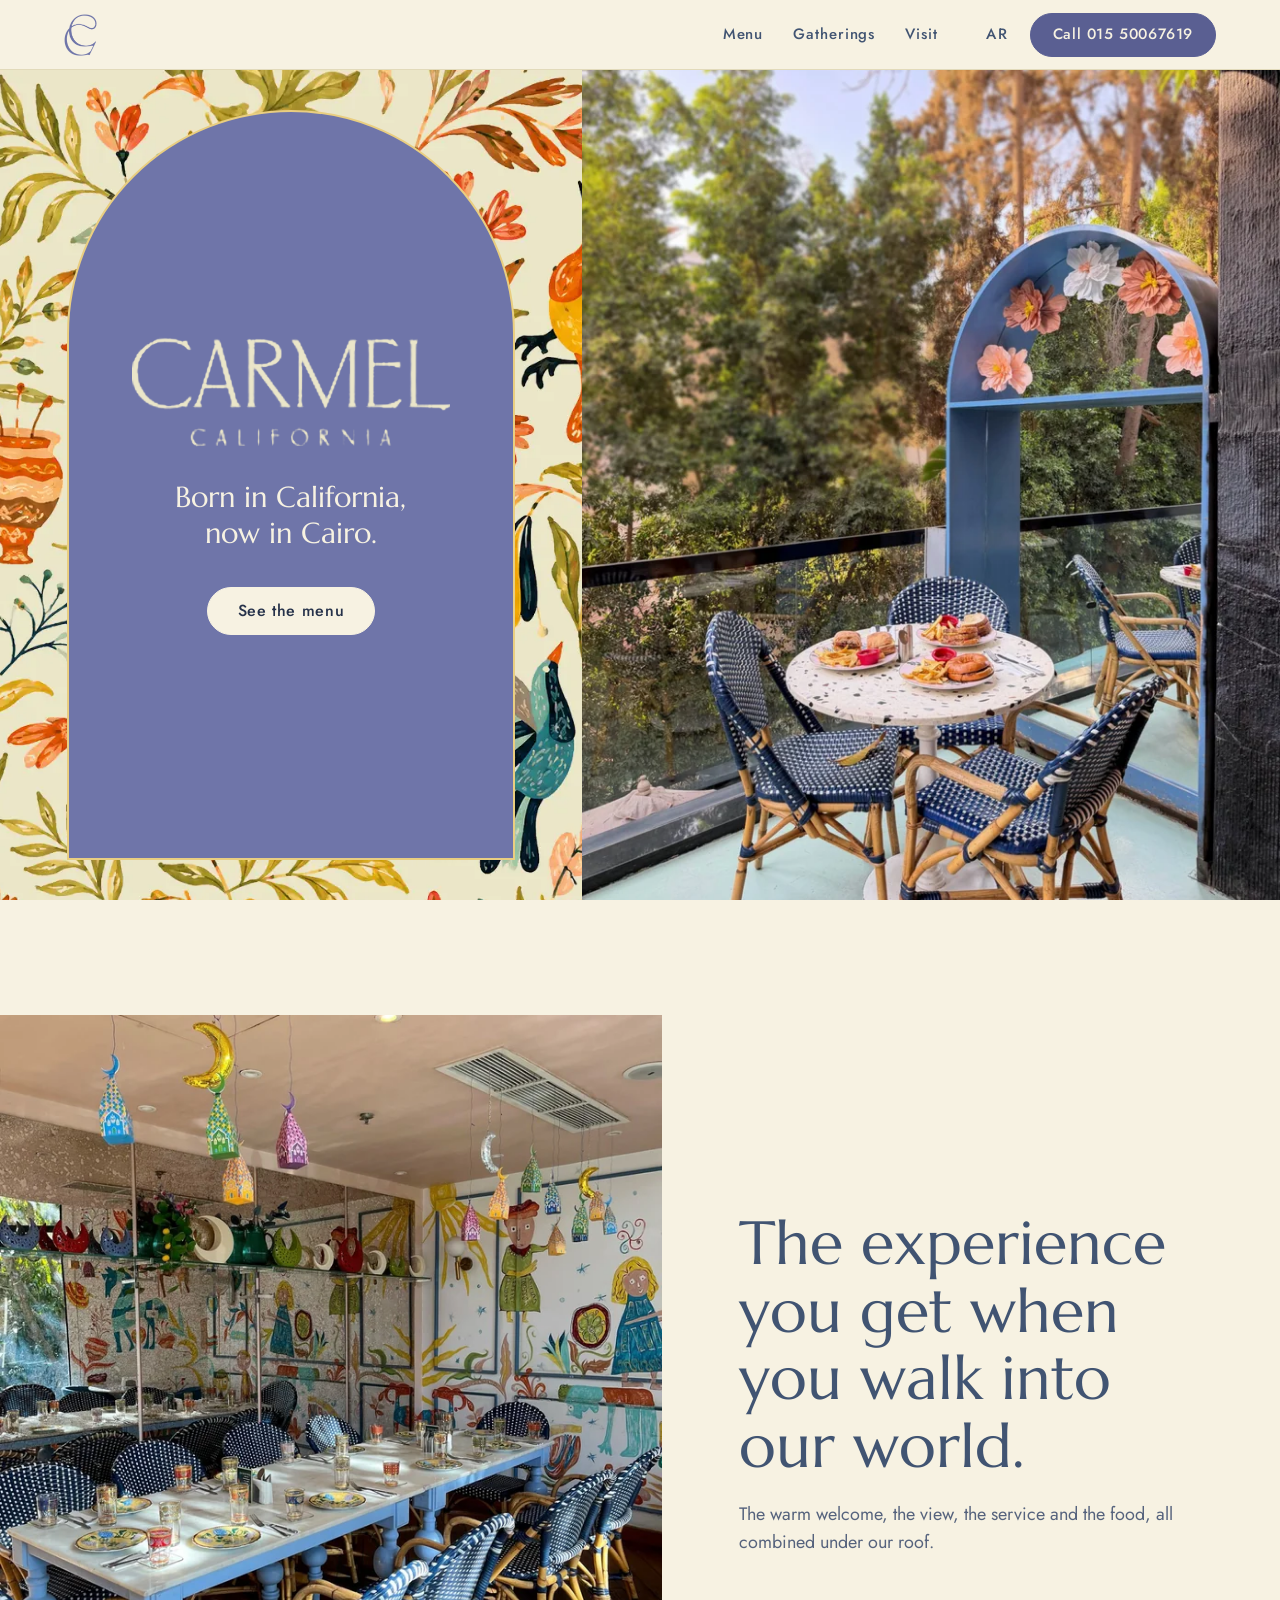
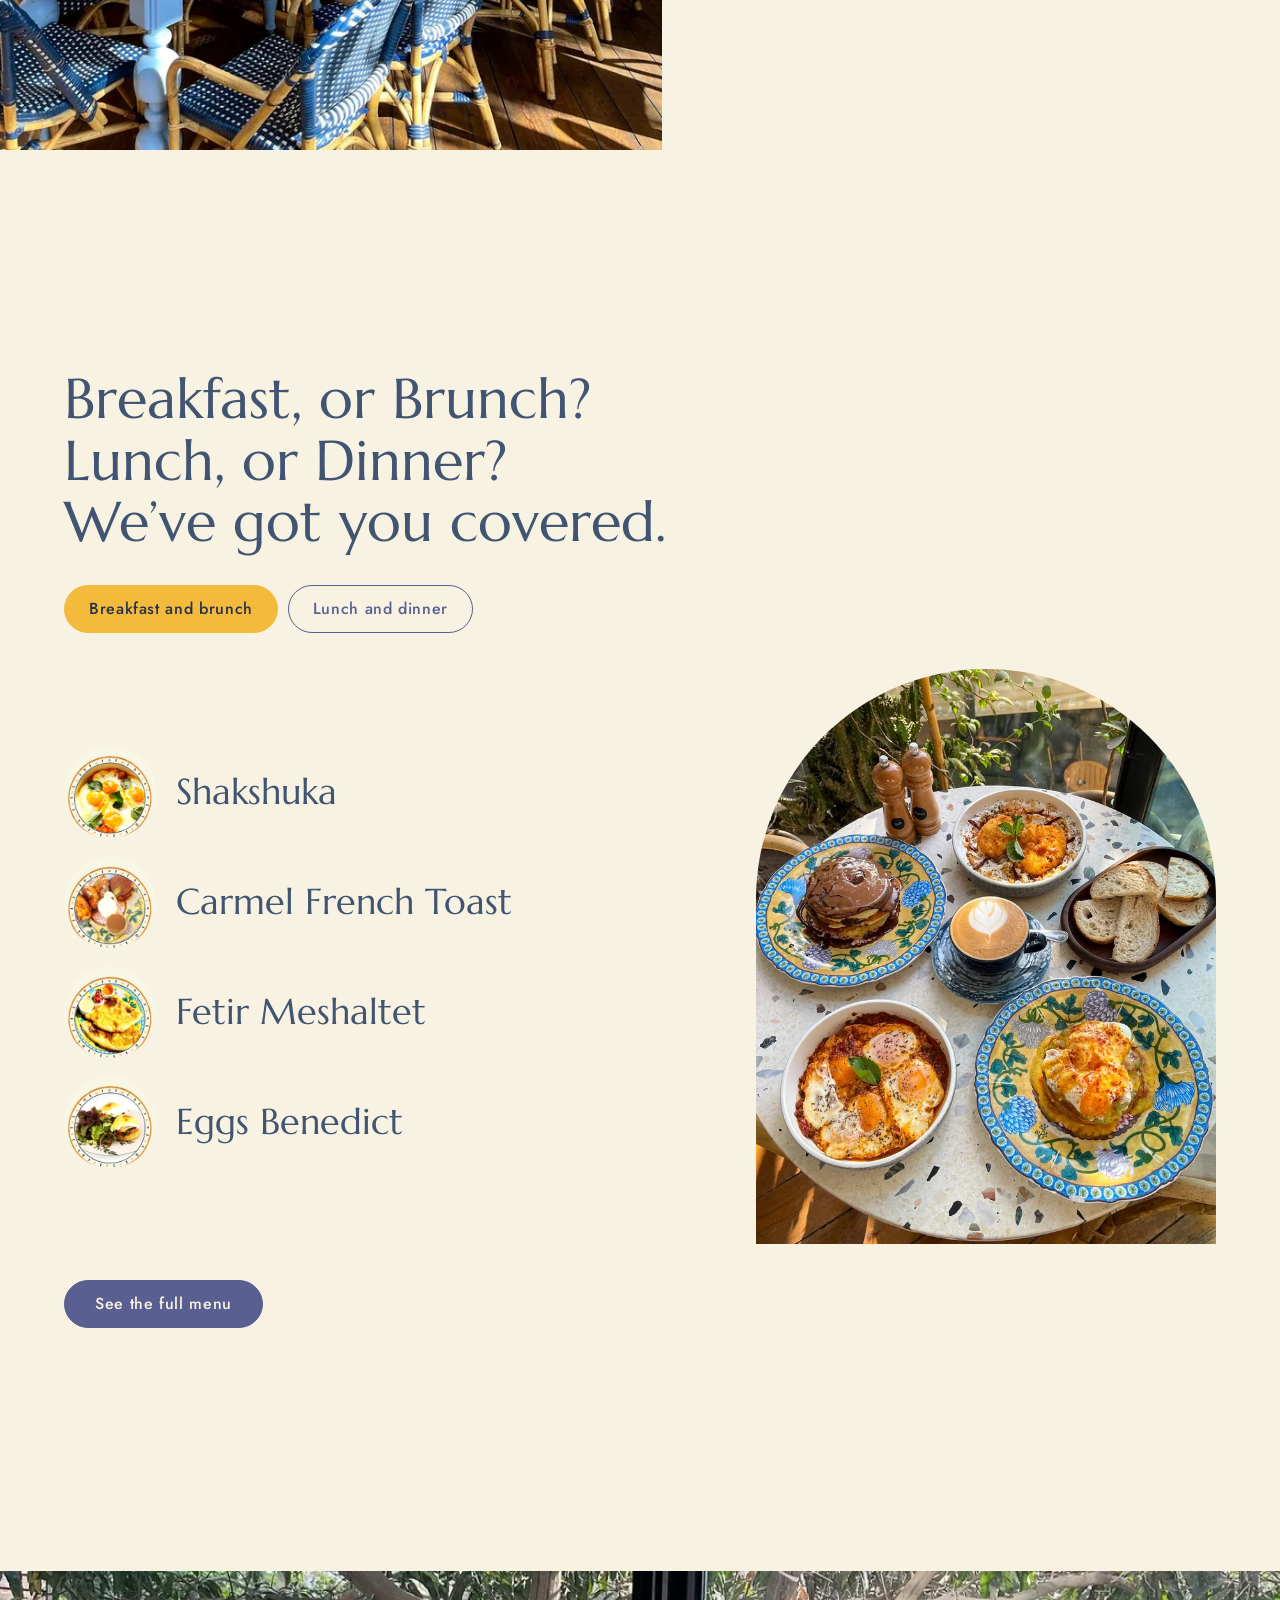
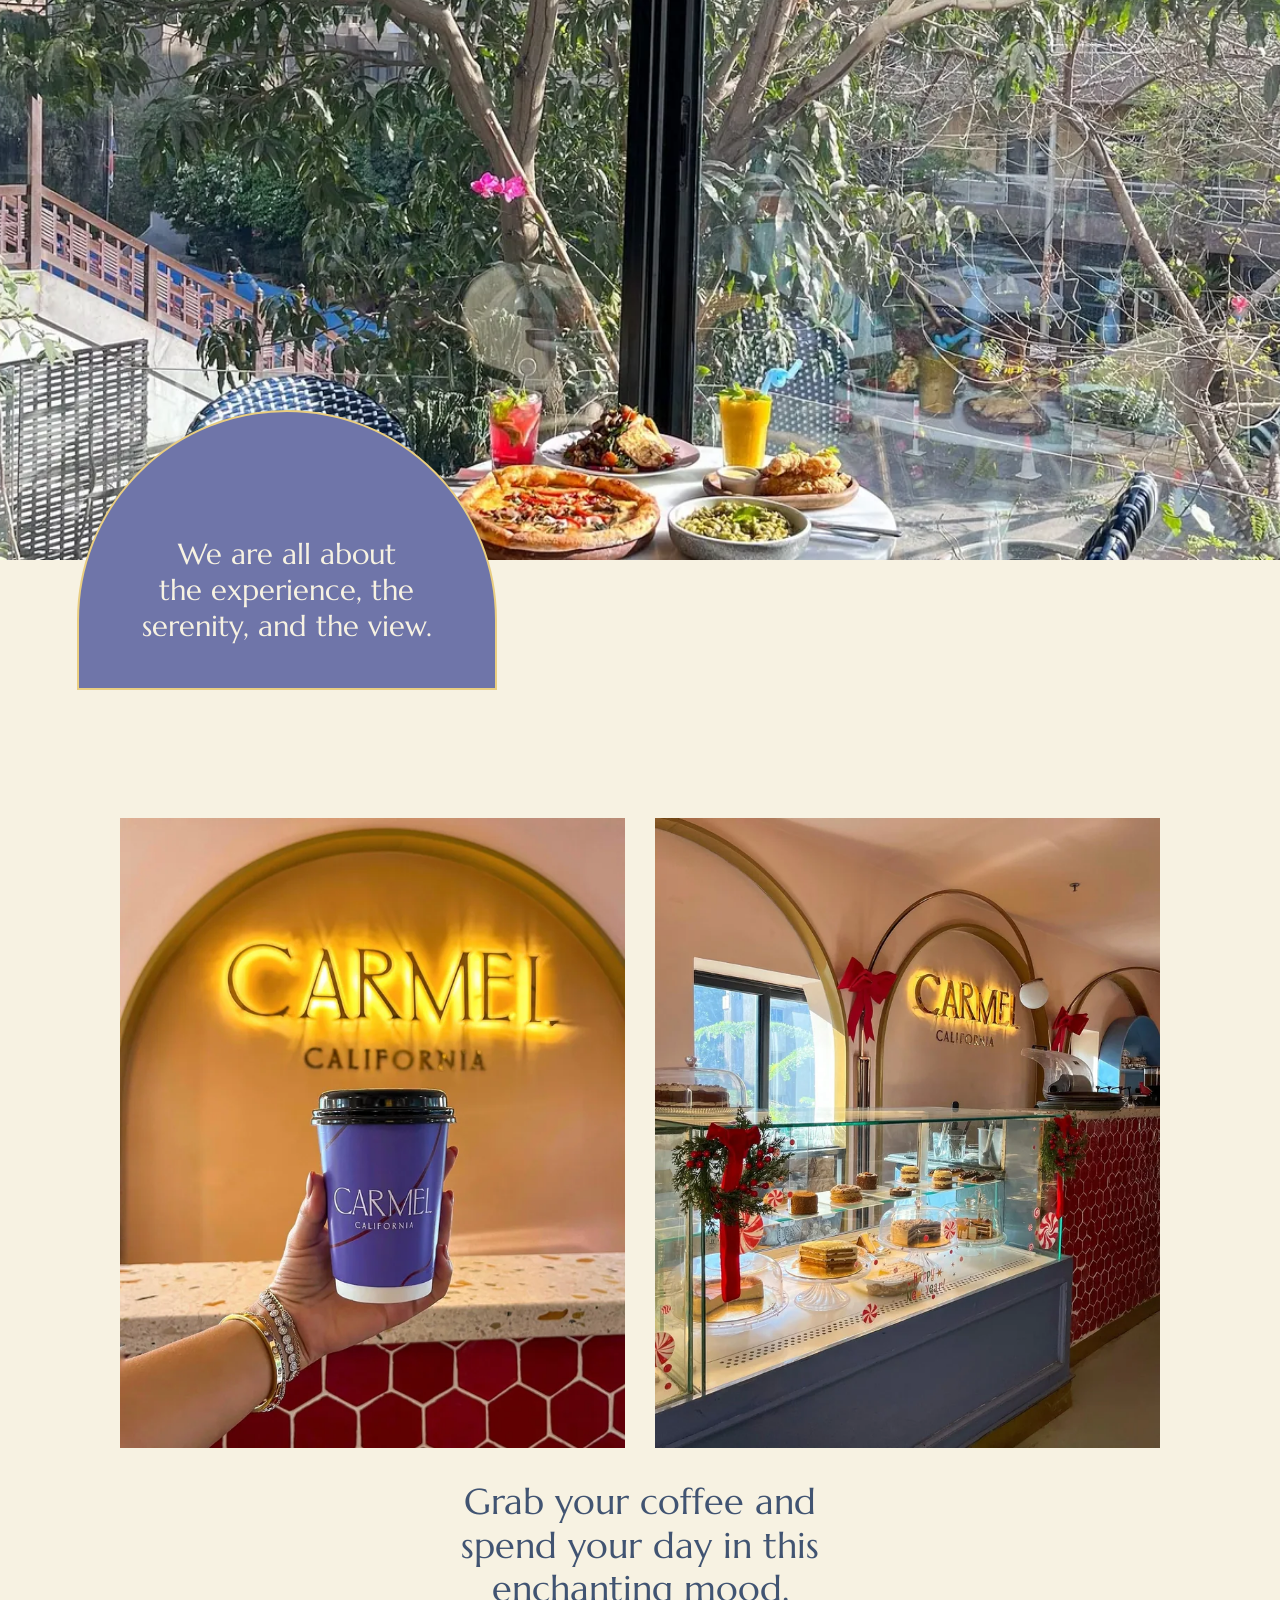
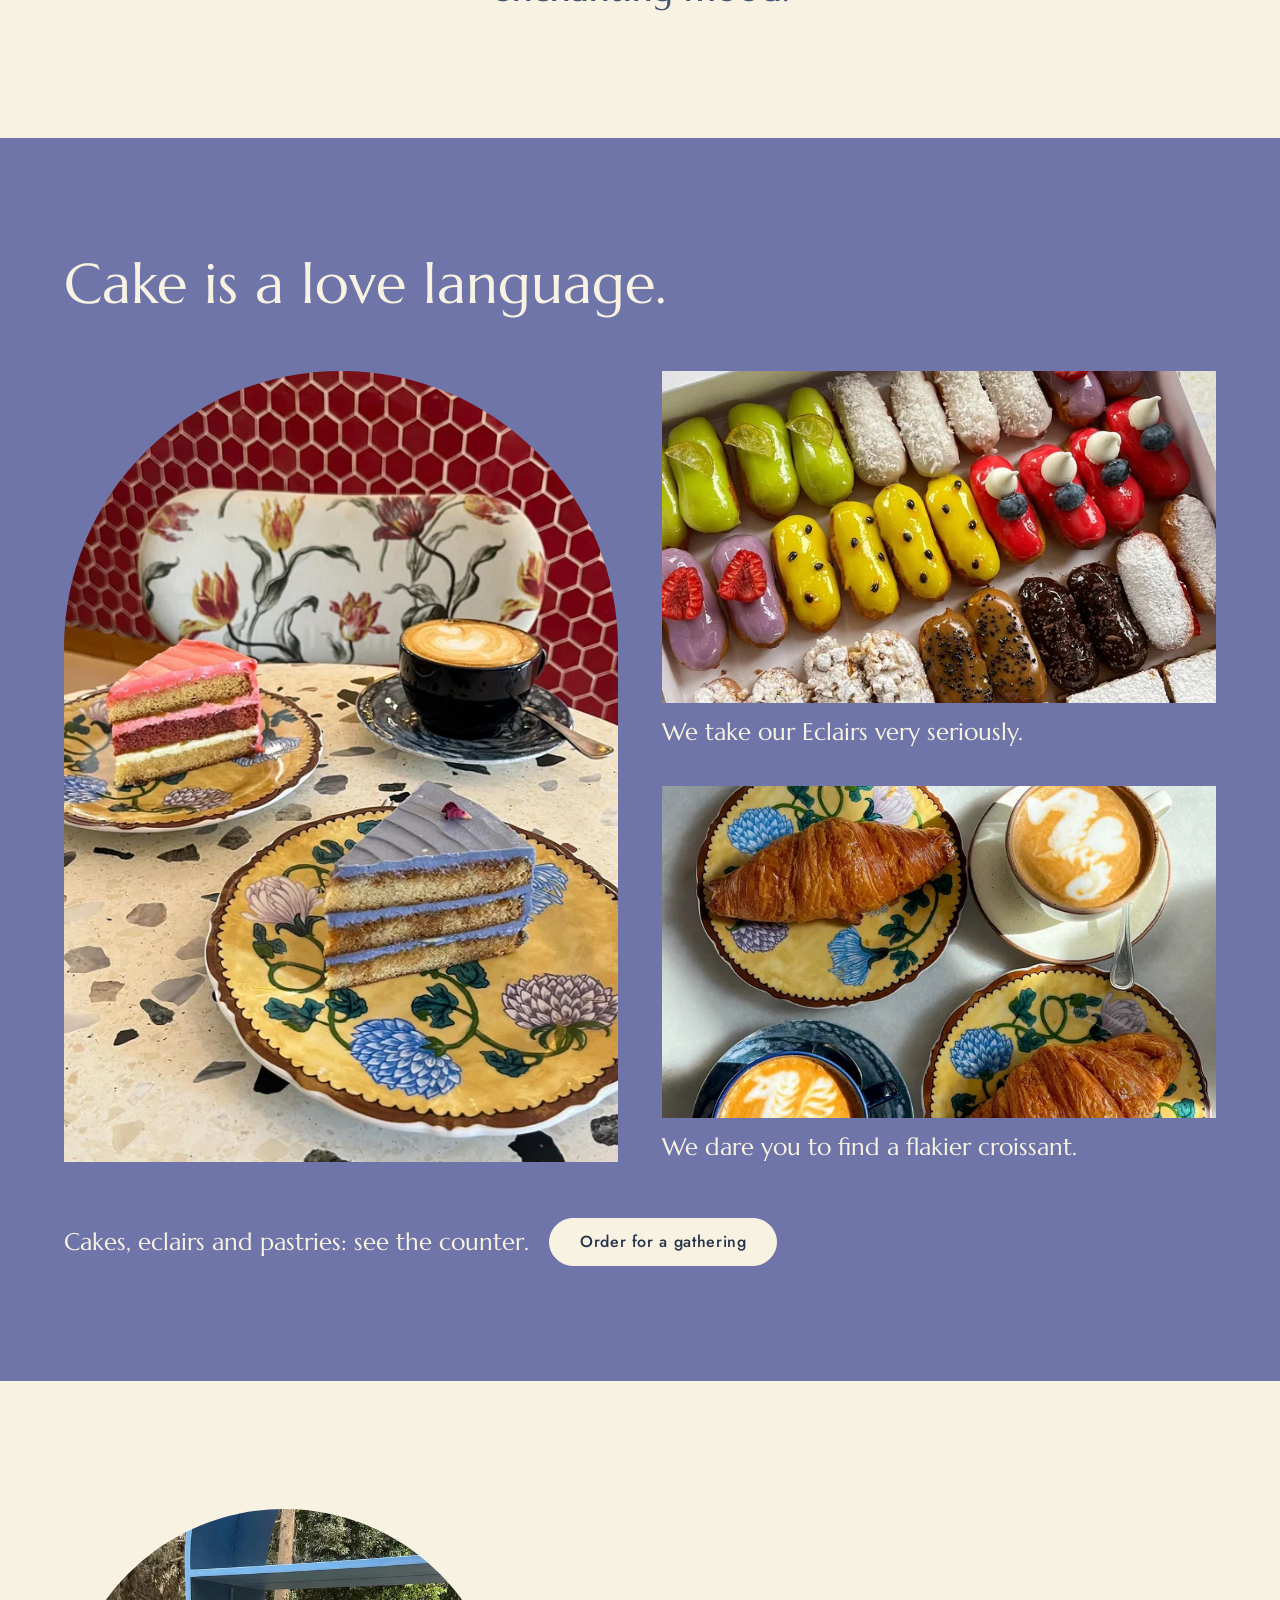
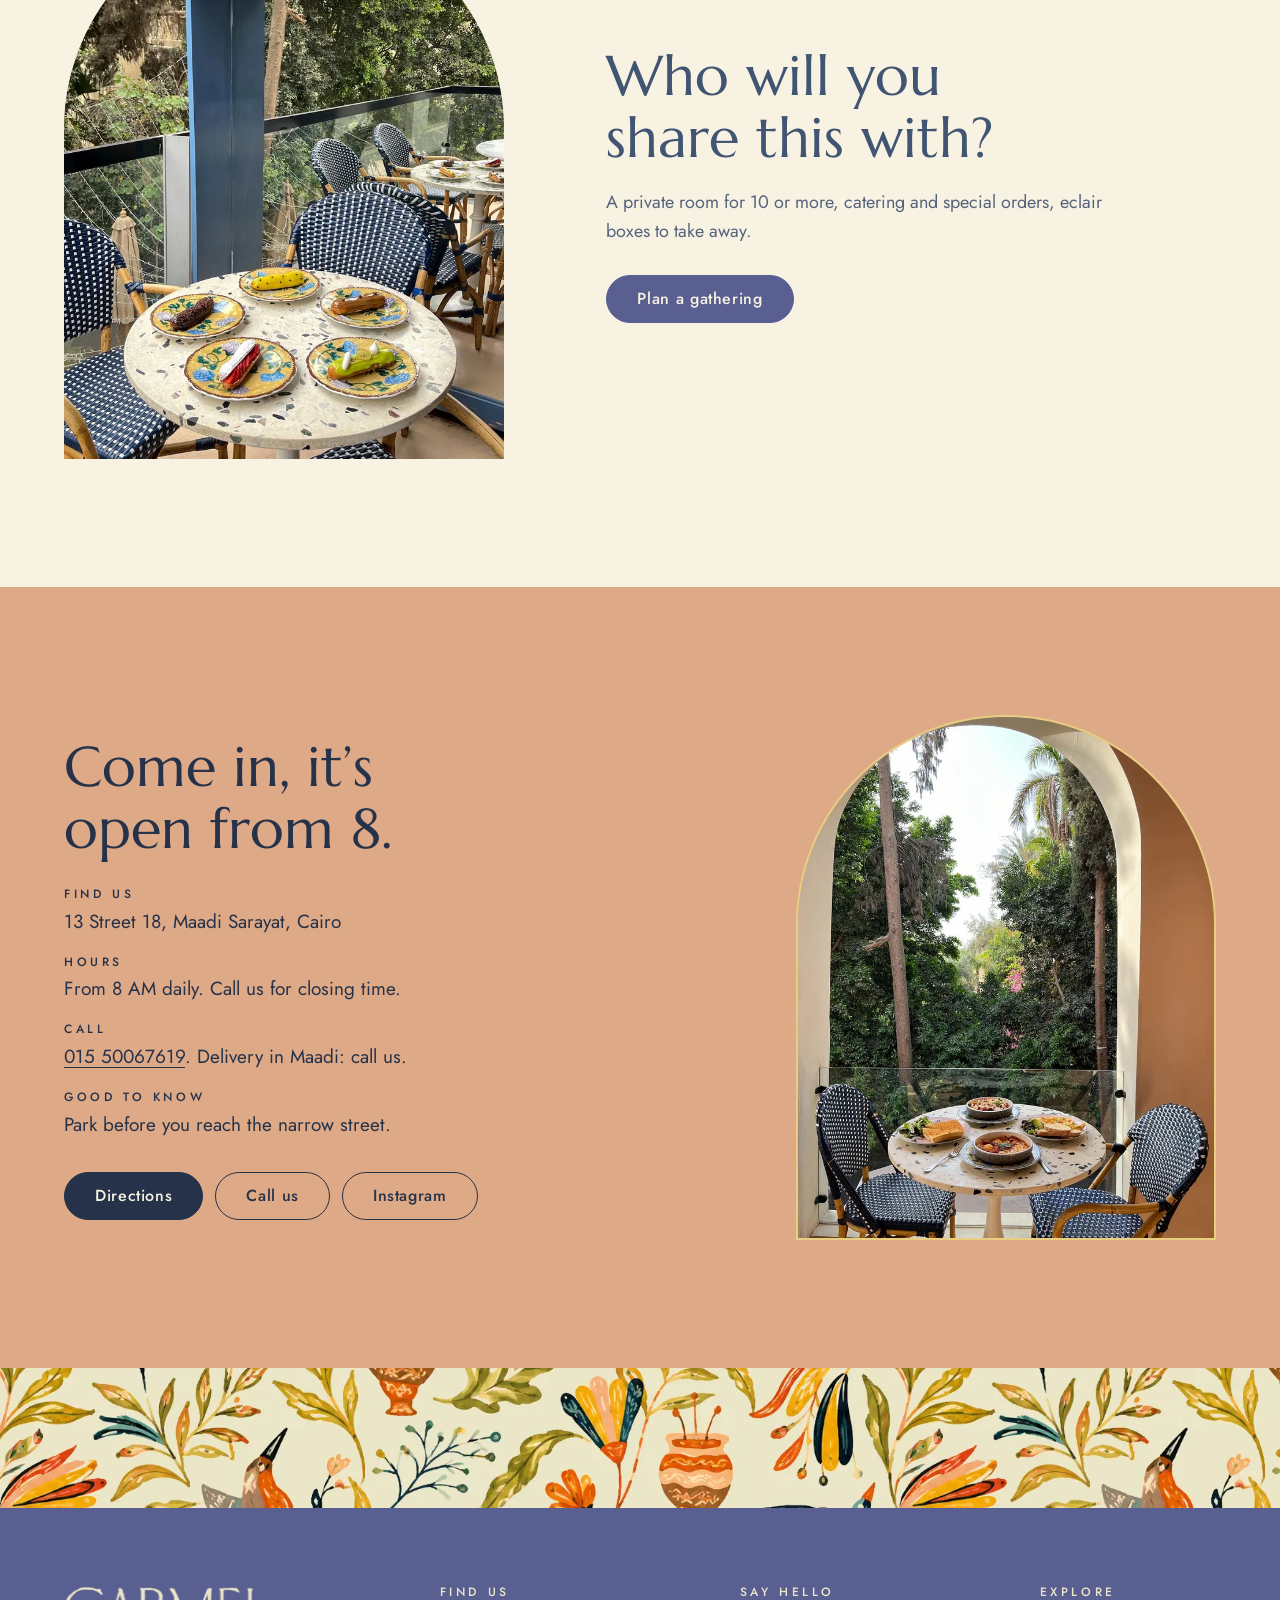
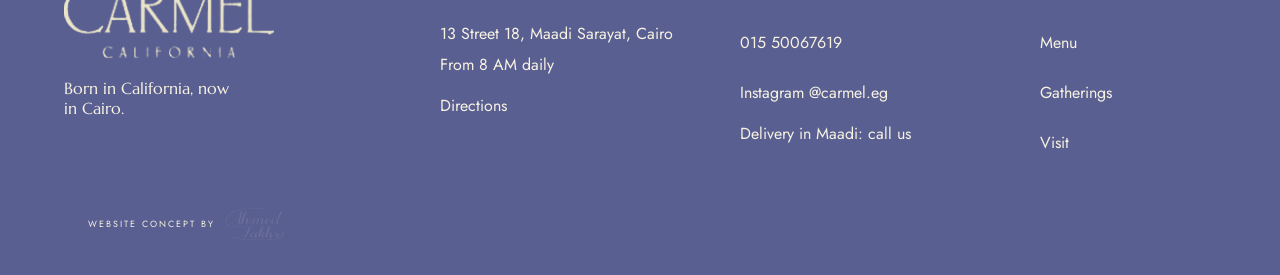
==== index.html @ f9401ca0 "Carmel California website concept Co-Authored-By: Claude Opus 5.5 <noreply@anthropic.com> Claude-Ses" ====
<!doctype html>
<html lang="en">
<head>
<meta charset="utf-8">
<meta name="viewport" content="width=device-width, initial-scale=1, minimum-scale=1">
<title>Carmel California | Brunch, cakes and coffee in Maadi, Cairo</title>
<meta name="description" content="Carmel California, 13 Street 18, Maadi Sarayat, Cairo. From 8 AM daily: breakfast, brunch, lunch and a cake counter, in a painted room with a balcony among the trees.">
<meta name="theme-color" content="#6F75A9">
<link rel="canonical" href="https://ahmedfakhr1.github.io/carmel-preview/index.html">
<meta property="og:type" content="website">
<meta property="og:site_name" content="Carmel California">
<meta property="og:title" content="Carmel California | Brunch, cakes and coffee in Maadi, Cairo">
<meta property="og:description" content="Carmel California, 13 Street 18, Maadi Sarayat, Cairo. From 8 AM daily: breakfast, brunch, lunch and a cake counter, in a painted room with a balcony among the trees.">
<meta property="og:url" content="https://ahmedfakhr1.github.io/carmel-preview/index.html">
<meta property="og:image" content="https://ahmedfakhr1.github.io/carmel-preview/img/og.jpg">
<meta property="og:image:width" content="1200">
<meta property="og:image:height" content="630">
<meta name="twitter:card" content="summary_large_image">
<link rel="icon" href="icon.png" type="image/png">
<link rel="apple-touch-icon" href="apple-touch-icon.png">
<link rel="preload" href="fonts/jost-35841f.woff2" as="font" type="font/woff2" crossorigin><link rel="preload" href="fonts/marcellus-9d4869.woff2" as="font" type="font/woff2" crossorigin>
<style>html.fl body{opacity:0}body{transition:opacity .25s ease}</style>
<script>(function(){var h=document.documentElement;h.classList.add('fl');var d=function(){h.classList.remove('fl')};setTimeout(d,1200);if(document.fonts&&document.fonts.load){Promise.all([document.fonts.load('400 1em Marcellus'),document.fonts.load('400 1em Jost'),document.fonts.load('500 1em Jost')]).then(d,d)}else d()})();</script>
<link rel="stylesheet" href="fonts.css?v=1">
<link rel="stylesheet" href="style.css?v=1">
<link rel="preload" as="image" href="img/p03-L.webp" imagesrcset="img/p03-S.webp 720w, img/p03-L.webp 1100w" imagesizes="(min-width:900px) 55vw, 100vw">
<script type="application/ld+json">{"@context": "https://schema.org", "@type": "Restaurant", "name": "Carmel California", "url": "https://ahmedfakhr1.github.io/carmel-preview/", "image": "https://ahmedfakhr1.github.io/carmel-preview/img/og.jpg", "telephone": "+201550067619", "description": "Breakfast, brunch, lunch and a cake counter in a painted room with a balcony among the trees in Maadi Sarayat, Cairo.", "address": {"@type": "PostalAddress", "streetAddress": "13 Street 18", "addressLocality": "Maadi Sarayat", "addressRegion": "Cairo", "addressCountry": "EG"}, "hasMenu": "https://ahmedfakhr1.github.io/carmel-preview/menu.html", "sameAs": ["https://www.instagram.com/carmel.eg/"]}</script>
</head>
<body>
<a class="skip" href="#main">Skip to content</a>
<header class="hdr"><div class="hdr-in">
<a class="brand" href="index.html" aria-label="Carmel California, home"><img src="img/monogram-periwinkle.png" width="33" height="42" alt=""></a>
<nav class="nav" aria-label="Main"><a href="menu.html">Menu</a><a href="gatherings.html">Gatherings</a><a href="index.html#visit">Visit</a></nav>
<div class="hdr-r"><button class="ar" type="button" aria-haspopup="dialog" aria-label="Arabic">AR</button><a class="btn btn--sm call-h" href="tel:+201550067619">Call 015 50067619</a>
<button class="burger" type="button" aria-label="Open menu" aria-expanded="false" aria-controls="drawer"><span></span><span></span></button></div>
</div></header>
<div class="drawer" id="drawer" aria-hidden="true" inert role="dialog" aria-modal="true" aria-label="Menu">
<div class="drawer-bg" data-close></div>
<div class="drawer-p"><button class="drawer-x" type="button" data-close aria-label="Close menu">&times;</button>
<nav class="drawer-nav" aria-label="Pages"><a href="index.html">Home</a><a href="menu.html">Menu</a><a href="gatherings.html">Gatherings</a><a href="index.html#visit">Visit</a></nav>
<div class="drawer-sub"><a href="https://www.instagram.com/carmel.eg/" rel="noopener">Instagram @carmel.eg</a><a href="https://www.google.com/maps/search/?api=1&query=Carmel+California+Maadi" rel="noopener">Directions</a><p>Delivery in Maadi: call us</p><a class="btn btn--paper" href="tel:+201550067619">Call 015 50067619</a></div>
</div></div>
<dialog class="dlg" id="ar-dlg" aria-labelledby="ar-t"><h2 id="ar-t">Arabic</h2><p>Arabic is not in this preview, it will be live in the final version.</p><button class="btn" type="button" data-dlg-close>Close</button></dialog>

<main id="main">
<section class="hero" aria-label="Welcome">
<div class="doorway on-peri"><div class="door">
<h1 class="door-mark"><img src="img/wordmark-cream.png" width="864" height="308" alt="Carmel California"></h1>
<p class="door-line">Born in California, now in Cairo.</p>
<a class="btn btn--paper" href="menu.html">See the menu</a>
</div></div>
<div class="hero-photo"><img src="img/p03-L.webp" srcset="img/p03-S.webp 720w, img/p03-L.webp 1100w" sizes="(min-width:900px) 55vw, 100vw" width="1100" height="1376" alt="The blue arch dressed in paper flowers on the balcony, with a breakfast table among tall trees" fetchpriority="high" decoding="async"></div>
</section>

<section class="world" aria-labelledby="world-h">
<div class="world-photo"><img src="img/p02-L.webp" srcset="img/p02-S.webp 720w, img/p02-L.webp 1000w" sizes="(min-width:900px) 55vw, 100vw" width="1000" height="1250" alt="The painted room: hand-painted walls, long blue tables and hanging lanterns" loading="lazy" decoding="async"></div>
<div class="world-text"><h2 class="h2" id="world-h">The experience you get when you walk into our world.</h2>
<p class="lead">The warm welcome, the view, the service and the food, all combined under our roof.</p></div>
</section>

<section class="day sec" id="day" aria-labelledby="day-h"><div class="wrap">
<div class="day-head"><h2 class="h2" id="day-h">Breakfast, or Brunch? Lunch, or Dinner? We&rsquo;ve got you covered.</h2></div>
<div class="day-tabs" role="tablist" aria-label="Time of day">
<button class="tab" role="tab" id="tab-b" aria-selected="true" aria-controls="day-b" type="button">Breakfast and brunch</button>
<button class="tab" role="tab" id="tab-l" aria-selected="false" aria-controls="day-l" tabindex="-1" type="button">Lunch and dinner</button></div>
<div class="day-panel" id="day-b" role="tabpanel" aria-labelledby="tab-b"><ul class="day-list"><li class="day-item"><img class="ring" src="img/menu/shakshuka.webp" width="92" height="92" alt="" loading="lazy" decoding="async"><span>Shakshuka</span></li><li class="day-item"><img class="ring" src="img/menu/carmel-french-toast.webp" width="92" height="92" alt="" loading="lazy" decoding="async"><span>Carmel French Toast</span></li><li class="day-item"><img class="ring" src="img/menu/fetir-meshaltet.webp" width="92" height="92" alt="" loading="lazy" decoding="async"><span>Fetir Meshaltet</span></li><li class="day-item"><img class="ring" src="img/menu/eggs-benedict.webp" width="92" height="92" alt="" loading="lazy" decoding="async"><span>Eggs Benedict</span></li></ul>
<div class="arch"><img src="img/p14-L.webp" srcset="img/p14-S.webp 720w, img/p14-L.webp 1000w" sizes="(min-width:900px) 460px, 90vw" width="1000" height="1250" alt="Breakfast table by the window: chocolate pancakes, shakshuka, Royale and a latte" loading="lazy" decoding="async"></div></div>
<div class="day-panel" id="day-l" role="tabpanel" aria-labelledby="tab-l" hidden><ul class="day-list"><li class="day-item"><img class="ring" src="img/menu/california.webp" width="92" height="92" alt="" loading="lazy" decoding="async"><span>California salad</span></li><li class="day-item"><img class="ring" src="img/menu/cali-cali.webp" width="92" height="92" alt="" loading="lazy" decoding="async"><span>Cali Cali pizza</span></li><li class="day-item"><img class="ring" src="img/menu/carmel-rose.webp" width="92" height="92" alt="" loading="lazy" decoding="async"><span>Carmel Rose pasta</span></li><li class="day-item"><img class="ring" src="img/menu/steak-and-fries.webp" width="92" height="92" alt="" loading="lazy" decoding="async"><span>Steak and Fries</span></li></ul>
<div class="arch"><img src="img/p16-L.webp" srcset="img/p16-S.webp 720w, img/p16-L.webp 1100w" sizes="(min-width:900px) 460px, 90vw" width="1100" height="1375" alt="Beetroot pasta, pesto fusilli and fried chicken linguini on a marble table" style="object-position:50% 60%" loading="lazy" decoding="async"></div></div>
<div class="day-more"><a class="btn" href="menu.html">See the full menu</a></div>
</div></section>

<section class="band" aria-labelledby="band-h">
<div class="band-img"><img src="img/band-L.webp" srcset="img/band-S.webp 720w, img/band-L.webp 1200w" sizes="100vw" width="1200" height="533" alt="A table by the glass corner of the room, set with pizza and drinks, among the trees" loading="lazy" decoding="async"></div>
<div class="plaque on-peri"><p id="band-h">We are all about the experience, the serenity, and the view.</p></div>
</section>

<section class="pair-sec" aria-labelledby="pair-h">
<div class="pair"><figure><img src="img/p05-L.webp" srcset="img/p05-S.webp 720w, img/p05-L.webp 1440w" sizes="(min-width:900px) 520px, 50vw" width="1440" height="1800" alt="The back-lit Carmel California sign in a peach arch, a hand holding the purple takeaway cup" loading="lazy" decoding="async"></figure>
<figure><img src="img/p06-L.webp" srcset="img/p06-S.webp 720w, img/p06-L.webp 1440w" sizes="(min-width:900px) 520px, 50vw" width="1440" height="1800" alt="The pastry counter with cakes under glass beneath the gold Carmel sign" loading="lazy" decoding="async"></figure></div>
<p class="pair-cap" id="pair-h">Grab your coffee and spend your day in this enchanting mood.</p>
</section>

<section class="counter on-peri" aria-labelledby="cake-h"><div class="wrap">
<h2 class="h2" id="cake-h">Cake is a love language.</h2>
<div class="counter-grid">
<div class="counter-a arch"><img src="img/p10-L.webp" srcset="img/p10-S.webp 720w, img/p10-L.webp 1320w" sizes="(min-width:900px) 600px, 92vw" width="1320" height="1650" alt="Pink and periwinkle layer cakes on yellow painted plates, with a coffee, against red hexagon tile" loading="lazy" decoding="async"></div>
<div class="counter-side">
<figure class="counter-b"><div class="ci"><img src="img/p11-L.webp" srcset="img/p11-S.webp 720w, img/p11-L.webp 1320w" sizes="(min-width:900px) 600px, 92vw" width="1320" height="1650" alt="A box of assorted eclairs and tarts" style="object-position:50% 45%" loading="lazy" decoding="async"></div><figcaption>We take our Eclairs very seriously.</figcaption></figure>
<figure class="counter-c"><div class="ci"><img src="img/p15-L.webp" srcset="img/p15-S.webp 720w, img/p15-L.webp 1440w" sizes="(min-width:900px) 600px, 92vw" width="1440" height="1800" alt="Two croissants on painted plates with two lattes" style="object-position:50% 40%" loading="lazy" decoding="async"></div><figcaption>We dare you to find a flakier croissant.</figcaption></figure>
</div></div>
<div class="counter-foot"><span>Cakes, eclairs and pastries: see the counter.</span><a class="btn btn--paper" href="gatherings.html?type=catering#plan">Order for a gathering</a></div>
</div></section>

<section class="sec" aria-labelledby="tz-h"><div class="wrap teaser">
<div class="arch"><img src="img/p09-L.webp" srcset="img/p09-S.webp 720w, img/p09-L.webp 900w" sizes="(min-width:900px) 440px, 90vw" width="900" height="1125" alt="Eclairs on painted plates on a terrazzo table on the balcony, with a blue frame and trees" loading="lazy" decoding="async"></div>
<div class="teaser-text"><h2 class="h2" id="tz-h">Who will you share this with?</h2>
<p class="lead">A private room for 10 or more, catering and special orders, eclair boxes to take away.</p>
<a class="btn" href="gatherings.html">Plan a gathering</a></div>
</div></section>

<section class="visit sec" id="visit" aria-labelledby="visit-h"><div class="wrap visit-in">
<div><h2 class="h2" id="visit-h">Come in, it&rsquo;s open from 8.</h2>
<dl>
<div><dt class="cap">Find us</dt><dd>13 Street 18, Maadi Sarayat, Cairo</dd></div>
<div><dt class="cap">Hours</dt><dd>From 8 AM daily. Call us for closing time.</dd></div>
<div><dt class="cap">Call</dt><dd><a href="tel:+201550067619">015 50067619</a>. Delivery in Maadi: call us.</dd></div>
<div><dt class="cap">Good to know</dt><dd>Park before you reach the narrow street.</dd></div>
</dl>
<div class="visit-btns"><a class="btn" href="https://www.google.com/maps/search/?api=1&query=Carmel+California+Maadi" rel="noopener">Directions</a><a class="btn btn--line" href="tel:+201550067619">Call us</a><a class="btn btn--line" href="https://www.instagram.com/carmel.eg/" rel="noopener">Instagram</a></div></div>
<div class="arch"><img src="img/p04-L.webp" srcset="img/p04-S.webp 720w, img/p04-L.webp 1000w" sizes="(min-width:900px) 420px, 90vw" width="1000" height="1250" alt="A peach arched opening framing tall palms, with soups and a quiche on a terrazzo table" loading="lazy" decoding="async"></div>
</div></section>
</main>
<footer class="ftr">
<div class="strip" aria-hidden="true"></div>
<div class="wrap ftr-in">
<div class="ftr-brand"><img src="img/wordmark-cream.png" width="210" height="75" alt="Carmel California" loading="lazy"><p>Born in California, now in Cairo.</p></div>
<div class="ftr-col"><h2 class="cap">Find us</h2><p>13 Street 18, Maadi Sarayat, Cairo</p><p>From 8 AM daily</p><a href="https://www.google.com/maps/search/?api=1&query=Carmel+California+Maadi" rel="noopener">Directions</a></div>
<div class="ftr-col"><h2 class="cap">Say hello</h2><a href="tel:+201550067619">015 50067619</a><a href="https://www.instagram.com/carmel.eg/" rel="noopener">Instagram @carmel.eg</a><p>Delivery in Maadi: call us</p></div>
<div class="ftr-col"><h2 class="cap">Explore</h2><a href="menu.html">Menu</a><a href="gatherings.html">Gatherings</a><a href="index.html#visit">Visit</a></div>
</div>
<p class="credit"><a class="sig" href="https://ahmedfakhr1.github.io/" rel="noopener" title="Website concept by Ahmed Fakhreldin"><span class="sig-by">Website concept by</span><span class="sr">Ahmed Fakhreldin</span><svg viewBox="-16 -123 301 172" aria-hidden="true" focusable="false"><defs><mask id="sig-pen" maskUnits="userSpaceOnUse" x="-80" y="-180" width="760" height="300"><g class="pen"><path pathLength="1" style="animation-delay:0.10s;animation-duration:0.32s" d="M8.2 -39l2 1.2 1.2 0.4 1.4 0.1 1.6-0.3 1.7-0.7 2-1.2 5.2-4.7 7-8 8.4-10.2 8.6-11 16.8-22.7 1.8-2 0.9-0.2 -0.1 1.7 -1.2 6.4 -3.2 14.3 -2.4 10.5 -5.3 21.1 -0.4 2.1 -0.1 2.6 0.6 1.9 1.5 1 1.1 0.1 2.6-0.4 1.5-0.8 3.2-2.7 4.9-5.5"/><path pathLength="1" style="animation-delay:0.50s;animation-duration:0.05s" d="M35.4 -60.5l6.3-1.4 7.3-1 7-0.4 6.6 0.3"/><path pathLength="1" style="animation-delay:0.64s;animation-duration:0.51s" d="M70.1 -51.5l11.6-15.7 6.3-9.3 3.1-5.2 2.8-6.3 1.6-5.6 0-2.1 -0.4-1.7 -0.8-1.3 -1.4-0.5 -1.9 0.2 -2.2 1.1 -2 1.6 -1.7 2 -1.4 2.5 -1.4 3.4 -3.2 9.4 -3.6 12.8 -3.9 16.2 -1.6 7.5 -0.3 2.9 5.3-10.1 4.2-5.8 2.6-3.1 2.5-2.3 2.4-1.4 2.3-0.9 2.3-0.4 2.3 0 1.8 0.4 1.3 0.9 0.9 1.3 0.4 1.7 -0.1 2.1 -0.5 2.6 -3.4 9.2 -0.6 2.6 0 2.1 0.4 1.7 0.8 1.3 1.1 0.9 1.1 0.4 1.2 0 1.6-0.4 4.3-2 3.2-2.3 3.7-4.3 10.3-13.2 2.5-2.3 2.5-1.4 2-0.6 1.5 0.3 1.1 1 0.6 1.2 0.1 1.1 -0.3 1.6 -3.8 11.2 -4.2 10.1"/><path pathLength="1" style="animation-delay:1.22s;animation-duration:0.12s" d="M127 -45.5l4.4-6.9 2.3-3.1 2.6-3.1 2.5-2.3 2.4-1.4 2.4-0.9 2.3-0.4 2.2 0 1.8 0.4 1.4 0.9 0.8 1.1 0.5 1.2 0 1.1 -3 9.6 -5.3 12.9"/><path pathLength="1" style="animation-delay:1.42s;animation-duration:0.17s" d="M148.2 -45.5l4.4-6.9 4.9-6.2 2.5-2.3 2.4-1.4 2.4-0.9 2.3-0.4 2.2 0 1.8 0.4 1.4 0.9 0.8 1.3 0.4 1.7 0 2.1 -0.6 2.6 -3.4 9.2 -0.5 2.6 -0.1 2.1 0.4 1.7 0.9 1.3 1 0.9 1.1 0.4 1.2 0 1.6-0.4 4.3-2 1.8-1.2 1.4-1.1 1.6-1.7 6.9-8.7"/><path pathLength="1" style="animation-delay:1.67s;animation-duration:0.18s" d="M193.4 -42.4l6.3-3.2 1.5-1.2 2.6-3 2.4-4.4 0.7-2.2 0.2-2.3 -0.3-1.8 -0.7-1.4 -1-1 -1.1-0.6 -2.6 0.1 -4.2 1.9 -2 1.6 -1.6 1.9 -1.2 2.5 -0.9 2.8 -0.5 6.4 0.5 2.7 0.9 2.3 1.4 1.8 1.8 1.4 2.2 1 2.2 0.6 2.3 0.1 2.3-0.2 4.6-1.8 3.5-2.3 1.4-1.4 7.5-9.4"/><path pathLength="1" style="animation-delay:1.93s;animation-duration:0.43s" d="M249.1 -54.5l-1.7-4.2 -1.3-1.8 -1.9-1.4 -2.2-1 -2.2-0.6 -4.5 0.1 -4.7 1.8 -3.5 2.3 -2.6 3 -2.4 4.4 -0.7 2.3 -0.2 2.3 0.2 2.2 0.6 2.3 1.1 2.1 1.5 1.7 2 1.3 2.2 0.9 2.2 0.4 2.3 0 2.3-0.4 2.4-0.9 2.3-1.3 1.8-1.7 1.5-2.1 3.3-6.8 20.5-46.9 -13.8 32.1 -1.4 4 -1.7 5.3 -2.2 9.4 -0.3 3.4 0.1 2.5 0.7 1.7 2.1 1.6 2.6-0.1 4.2-1.8 3.5-2.3 1.4-1.4 7.5-9.4"/><path pathLength="1" style="animation-delay:2.43s;animation-duration:0.74s" d="M193.3 -110.5l-6.7-2.7 -5.3-1.3 -7.1-1.1 -8.9-0.8 -11.2-0.6 -13.4-0.3 -14.7 0.2 -15.2 0.6 -15.7 1.1 -15.1 1.8 -14.3 2.4 -13.4 3 -11.9 3.4 -10.6 4 -9.5 4.7 -8.4 5.5 -7.4 6.4 -6 6.9 -4.7 7.5 -3.3 7.4 -2 6.2 -0.5 4.9 0.6 4.6 1.5 4.7 2.5 4.7 3.6 4 4.7 3 5.9 2.3 7.5 1.7 9.1 1.1 21.4 1.4 22.1 0.5 8.8 0 18.6-0.6 4.3 0.1 11.3 2 3.1 0.3 2.8-0.1 2.5-0.5 4.5-2"/><path pathLength="1" style="animation-delay:3.25s;animation-duration:0.19s" d="M109.7 -21.5l-7.4 18.7 -5 11.6 -2.4 4.9 -4.6 7.4 -2.2 2.7 -2.2 2 -2 1.5 -4.1 2.1 -2 0.5 -1.9 0.1 -2-0.2 -1.8-0.6 -1.8-1 -1.5-1.3 -1-1.7 -0.9-3.9 0-1.9 0.4-1.7 0.8-1.3 1-1 1.4-0.6 1.8-0.3 3.8 0.6 3.9 2"/><path pathLength="1" style="animation-delay:3.52s;animation-duration:0.04s" d="M89.3 1.7l23.2 0"/><path pathLength="1" style="animation-delay:3.64s;animation-duration:1.68s" d="M139.5 14.5l-1.4-3.5 -1.2-1.5 -1.6-1.2 -1.8-0.9 -1.9-0.5 -1.9-0.1 -4 0.9 -3.6 1.9 -2.4 2 -1.1 1.5 -2.1 3.7 -0.5 1.9 -0.2 2 0.7 3.8 0.9 1.8 1.3 1.5 1.7 1.1 3.8 1.1 1.9 0 4-1.1 1.9-1.1 1.6-1.5 1.2-1.8 5.8-12.4 1.1-1.8 -2.7 10.6 -0.4 3.1 0 2.5 0.4 1.6 0.9 1.1 0.9 0.6 0.9 0.2 2.6-0.6 3.7-1.8 2.6-2 1.5-1.7 11.1-14.5 8.7-12.5 2.9-4.7 3.4-7.8 0.6-2.3 0.2-2 -0.2-1.5 -0.6-1.2 -1-0.8 -1.5 0 -1.9 0.8 -1.8 1.2 -1.4 1.5 -1.3 2 -2.5 6 -2.8 9 -3.1 11.8 -3.3 14.2 -0.6 3.8 0.5-0.3 1.2-2.8 2.4-4.4 5.4-7.5 2.2-2.2 2.1-1.4 2-0.9 2-0.5 1.9-0.1 1.7 0.3 1.2 0.6 0.9 0.9 0.5 1.4 0 1.6 -0.4 1.9 -1.1 1.4 -1.8 1.1 -2.2 0.7 -2.6 0.4 -2.7 0.1 -1.1 0.3 2.3 2 1.3 1.9 2.3 6.7 0.9 1.1 0.9 0.6 1 0.2 1.1-0.1 1.5-0.5 3.6-1.8 1.5-1 2.6-2.7 8.6-11.1 5.5-7.5 7.5-11 3.6-7.3 1.6-4.9 0.2-2 -0.2-1.5 -0.6-1.2 -1.1-0.8 -1.4 0 -1.9 0.8 -1.8 1.2 -1.5 1.5 -1.2 2 -1.2 2.7 -2.7 7.4 -3 10.4 -3.2 13.3 -2.3 11 0.6-0.3 2.4-5.2 2.6-4.2 4-5.3 2.1-2.2 2.1-1.4 2-0.9 2-0.5 2-0.1 1.6 0.3 1.3 0.6 0.9 0.9 0.4 1.4 0.1 1.6 -0.3 2.1 -0.7 2.4 -2.2 5.4 -0.7 4.3 0.2 1.5 0.6 1.2 0.8 0.9 1 0.5 2.2-0.1 1.6-0.6 3.6-1.9 2.5-2.2 8.2-10.4 6.4-9 0.5 0 -0.1 1.4 0.6 1.5 1.8 0.7 2.6 0.1 2.2 0.4 1.4 0.7 0.7 1.1 0.3 1.5 0 1.8 -1.3 4.7 -2 4.9 -0.4 2.4 1.1 2 0.9 0.7 1 0.4 1 0 3.1-1.1 3.5-2 1.1-0.9 3.2-3.6 7.8-10.4 3.6-3.6 1.8-1.2 1.7-0.5 1.7 0 1.3 0.6 0.8 1.3 0.4 1.8 -0.2 2.4 -0.9 2.8 -1.6 3.5 -2.6 4.3 -3.6 4.8 -4.6 4 -5.8 2.9 -7.4 2.1 -9.5 1.7 -11.8 1.3 -12 1 -22.3 1.3 -15 0.3 -19.5 0 -41.7-0.7 -17.8-0.7 -16-0.9 -14.4-1.1 -12.7-1.3 -11.4-1.6 -10.4-1.7 -9.1-1.9 -8.1-2.1 -14.5-4.8"/></g></mask><g id="sig-ink"><path d="M7.8 -38.4l0 0.5 0.6 0.6 1.4-2.2 -0.7-0.3 -0.5 0.2zM8.2 -37.5l1 0.5 1.5 0.3 0.5-1.7 -1.6-1.2zM10.2 -36.7l3.2-0.1 -0.2-1.2 -1.3-0.1 -1-0.5zM12.8 -36.7l1.7-0.3 1.9-0.8 -0.6-1 -1.6 0.6 -1.4 0.2zM15.8 -37.5l2.6-1.5 1.6-1.2 -0.8-0.9 -2.1 1.5 -1.8 1zM19.2 -39.5l2.5-2.3 3.1-3.2 -0.9-0.8 -5.5 5.3zM23.7 -43.8l7.1-8.1 -0.9-0.7 -7.1 8zM29.5 -50.4l8.2-9.9 -0.9-0.7 -8.2 9.9zM36.3 -58.5l8.6-10.8 -1-0.8 -8.6 10.8zM43.4 -67.5l8.5-11 -1-0.7 -8.4 11zM50.5 -76.7l7.5-10.3 -1-0.7 -7.4 10.2zM56.9 -85.3l6.1-8.4 -1-0.7 -6.1 8.4zM62.1 -92.5l4.3-5.5 -0.9-0.7 -4.4 5.5zM65.9 -97.3l1.7-2.3 -0.6-0.6 -2 2.1zM66.1 -100.2l-0.9 0.2 -0.8 1.5 5.2 0.9 -0.3-1.8 -0.8-0.4zM64.6 -99l-0.7 1.9 -0.5 2.7 5.7 1.2 0.5-2.9 0-2.1zM63.5 -95.4l-1.5 7.5 5.7 1.3 1.6-7.7zM62.3 -89.4l-2.1 9.5 5.7 1.3 2.1-9.5zM60.6 -81.6l-2.3 10.3 5.6 1.3 2.4-10.3zM58.7 -73l-2.5 10.4 5.6 1.4 2.5-10.5zM56.6 -64.3l-2.4 9.9 5.6 1.4 2.4-10zM54.6 -55.9l-2 8 5.5 1.4 2.1-8.1zM52.9 -49.1l-1.4 5.7 5.7 1.1 1.2-5.4zM51.6 -44.1l-0.5 3.7 5.9 0 0.3-2.5zM51.1 -41l0.1 1.7 0.6 1.6 5.1-1.7 0.1-1.3zM51.5 -38.2l1 1.4 1.6 0.8 2.9-3.5zM53.5 -36.2l1.1 0.3 1.8 0 0.3-1.5 -0.5-0.7 0.1-0.7zM56 -35.9l2.6-0.2 -0.2-1.2 -1.1 0.1 -0.8-0.4zM58.1 -36l1.5-0.3 1.5-0.7 -0.5-1 -1.4 0.6 -1.2 0.2zM60.6 -36.7l3.3-2.3 -0.8-0.9 -3 2.1zM63.3 -38.5l3.5-3.3 -0.9-0.9 -3.3 3.3zM66.2 -41.2l3-3.6 -0.8-0.7 -3.1 3.5zM68.8 -44.4l1-1.4 -0.7-0.4 -1.1 1.1z"/><path d="M35.4 -60.1l3.1-0.5 -0.3-1.2 -2.9 0.9zM37.6 -60.4l6.6-1.3 -0.2-1.2 -6.6 1.3zM43 -61.5l7.3-1 -0.1-1.2 -7.4 1zM49 -62.3l7-0.4 0-1.3 -7.1 0.5zM55 -62.7l5.7 0.2 0.1-1.2 -5.9-0.2zM60 -62.5l1.8 0.1 0.8-0.2 -0.1-0.9 -2.5-0.3z"/><path d="M70.4 -51.3l2.4-2.9 -0.9-0.6 -2.1 3.1zM72.1 -53.3l5.3-6.9 -1-0.8 -5.2 7zM76.4 -58.8l7.1-10 -1-0.7 -7.1 9.9zM82.2 -66.9l6.3-9.2 -1-0.7 -6.3 9.2zM87.7 -75l3.4-5.5 -1-0.6 -3.4 5.5zM90.7 -79.7l2.9-5.9 -1.2-0.4 -2.8 5.7zM93.1 -84.4l2.4-6.4 -1.1-0.4 -2.4 6.2zM95.2 -89.9l0.7-2.7 0.3-2.4 -1.2 0 -0.2 2.1 -0.7 2.7zM96.2 -94.3l-0.1-2.1 -0.7-1.8 -1 0.6 0.5 1.4 0 1.8zM95.7 -97.6l-1-1.5 -1.7-0.8 -0.1 1.3 1 0.4 0.7 1zM93.6 -99.8l-2-0.2 -2.6 0.6 1.1 2.2 1.8-1.1 1.3-0.2zM89.9 -99.6l-2.7 1 -2.6 1.6 3.1 2.6 1.2-1.8 1.8-1.5zM85.4 -97.6l-2.2 2 -1.8 2.7 4.6 2.3 2.1-4.4zM82 -93.9l-1.7 3.3 -1.7 4.1 5.2 1.8 2.6-6.9zM79.2 -88l-3.4 10.1 5.4 1.6 3.1-9.8zM76.4 -79.8l-3.7 12.9 5.6 1.4 3.4-12.7zM73.4 -69.3l-3.9 15.7 5.6 1.3 3.8-15.5zM70.1 -56.4l-1.2 5.8 -1.8 9.9 4.6 1.1 4.1-15.5zM67.4 -42.6l-0.6 4.7 0.1 0.8 0.5 0.5 2.3 0.5 0.6-0.3 0.9-1.8 1-3.3zM68.9 -36.2l1.4-2.9 -0.9-0.5 -1.2 3.1zM69.9 -38.3l2.8-6.1 -1-0.5 -2.7 6.2zM72.2 -43.4l2.8-5.2 -1-0.6 -2.8 5.4zM74.6 -47.8l3.5-5.2 -1-0.7 -3.5 5.3zM77.4 -52l4.8-6.2 -0.9-0.8 -4.9 6.3zM81.4 -57.3l2.4-2.5 2.4-1.6 -0.6-1.1 -2.6 1.8 -2.6 2.6zM85.4 -61l2.3-1.1 2.2-0.7 -0.2-1.2 -2.5 0.8 -2.5 1.2zM89.2 -62.6l2.2-0.4 2.1 0.1 0.1-1.4 -2.3 0.1 -2.4 0.4zM92.8 -63l1.8 0.6 0.8 1 1.8-2.5 -1.4-0.3 -2.9-0.1zM95.2 -61.8l0.2 0.8 -0.2 1.2 5.2-1.5 -1.7-1.9 -2.2-0.9zM95.2 -60l-0.2 2.4 5.8 0.8 0.1-2.8 -1-2.4zM95 -58.2l-0.9 4.6 5.2 1.8 1.1-3.1 0.5-2.9zM94.4 -54.6l-2.4 6.4 5.2 1.8 2.5-6.4zM92.4 -49.3l-1.2 3.2 -0.7 2.9 5.9 0.8 0.3-2.2 0.8-2.8zM90.7 -44.1l-0.3 2.8 0.6 2.6 5.2-1.5 0.2-2.9zM90.6 -39.6l1.3 2.3 1.9 1.3 2.3-2.7 -0.1-0.7 0.2-1.2zM93.2 -36.3l1.8 0.6 1.6 0.1 0.3-1.6 -0.5-0.8 -0.4-1.1zM96.1 -35.6l3-0.5 -0.3-1.1 -1.3 0.2 -0.8-0.4zM98.6 -35.9l4.1-1.6 -0.5-1.1 -3.9 1.5zM101.9 -37.1l4.1-2.4 -0.7-1 -3.9 2.3zM105.5 -39.1l3-2.6 -0.9-0.9 -2.8 2.5zM108 -41.2l4.1-4.8 -1-0.8 -4 4.8zM111.2 -45l5.2-6.7 -0.9-0.7 -5.2 6.7zM115.6 -50.6l5.2-6.7 -1-0.8 -5.2 6.8zM119.9 -56.2l2.5-2.8 2.4-2 -0.7-1 -2.5 2.1 -2.6 2.9zM124 -60.4l2.3-1.4 1.9-0.3 -0.2-1.5 -2.2 0.7 -2.5 1.5zM127.6 -62.2l0.6 0.1 0.7 0.4 0 1 2.9-2.5 -1.5-0.6 -0.8-0.1 -2.2 0.5zM129 -61.1l-0.4 1.7 5.5-1.2 -1.1-1.8 -1.9-1.1zM128.7 -59.6l-0.3 1.2 5.5 1.4 0.5-2.2 -0.6-2.1zM128.5 -59l-1.7 5.8 5.2 1.8 2.1-6.4zM127.2 -54.5l-2.7 8.4 4.6 1.8 3.4-8.5zM124.9 -47.4l-2.5 7.2 3.9 1.7 3.4-7.1zM122.8 -41.2l-0.8 2.6 -0.2 1.5 2.7 1.2 1-1.1 1.3-2.5zM121.7 -37.5l0.4 0.7 2 0.9 0.7-0.2z"/><path d="M127.4 -45.3l1.3-1.8 -1-0.7 -1 2.2zM128.4 -46.6l2.8-4.5 -1-0.7 -2.8 4.6zM130.6 -50.2l4.5-6 -1-0.8 -4.5 6.1zM134.2 -55.1l2.5-3.1 2.5-2.2 -0.8-1 -2.5 2.4 -2.7 3.1zM138.4 -59.8l2.3-1.6 2.3-1 -0.4-1.1 -2.5 1 -2.5 1.8zM142.2 -62.1l2.3-0.7 2.2-0.2 -0.1-1.3 -2.4 0.3 -2.4 0.8zM145.9 -63l2.1 0.1 1.5 0.8 0.8-2.1 -4.5 0zM149.1 -62.4l0.8 1 0.2 1.1 3.6-2.5 -1.9-1.1 -2.2-0.4zM150 -60.6l-0.2 1.2 5.7-0.5 -0.8-2 -1.6-1.3zM149.8 -59.4l-0.4 1.7 5.5 1.6 0.6-2.4 -0.2-2.1zM149.6 -58.4l-2.1 6.7 5.2 1.9 2.4-7.2zM148 -53.2l-3 8.3 5 2 3.2-8.5zM145.5 -46.2l-2.5 6.7 4.5 2 1-1.8 2.1-4.9zM143.2 -40.4l-0.5 2.3 0.1 0.9 2.5 1.3 0.6 0.1 0.4-0.2 1.7-2.3z"/><path d="M148.6 -45.3l1.3-1.9 -0.9-0.5 -1.1 2.1zM149.6 -46.6l2.9-4.5 -1-0.7 -2.9 4.6zM151.9 -50.2l4.4-6 -1-0.8 -4.5 6.1zM155.4 -55.1l2.6-3.1 2.4-2.2 -0.8-1 -2.5 2.4 -2.7 3.1zM159.6 -59.8l2.3-1.6 2.3-1 -0.4-1.1 -2.5 1 -2.5 1.8zM163.4 -62.1l2.3-0.7 2.2-0.2 -0.1-1.3 -2.4 0.3 -2.4 0.8zM167.2 -63l2 0.1 1.5 0.8 0.9-2.1 -4.6 0zM170.3 -62.4l0.8 1 0 1.1 4-2.4 -2.1-1.2 -2.2-0.4zM171.1 -60.6l-0.3 2 5.9-0.1 -0.6-2.6 -0.4-0.7 -1.2-1.2zM170.8 -59.1l-0.4 3.7 5.4 1.5 0.8-2.9 0-2.8zM170.5 -56.2l-0.6 2.6 -1.2 3.1 5 2.1 2.5-6.5zM169.2 -51.6l-2.5 6.5 5.6 1.3 0.7-2.6 1.2-3.1zM167 -46.1l-0.7 2.9 -0.1 2.8 5.8-0.5 0.5-3.7zM166.1 -41.3l0.6 2.6 1.6 2 3.5-2.7 0.2-2zM167.7 -37.3l1.3 1 2.3 0.7 1-2.1 -0.4-1 -0.1-1zM170.8 -35.7l1.6 0.1 1.4-0.2 -0.2-1.2 -0.9-0.2 -0.6-0.8zM173.3 -35.7l3.6-1.1 -0.5-1.1 -1.8 0.7 -1.4 0.2zM176.2 -36.5l4.4-2.2 -0.6-1 -4.3 2.1zM179.9 -38.3l3.4-2.4 -0.9-0.8 -3.1 2.1zM182.8 -40.3l3.4-3.7 -0.9-0.8 -3.3 3.6zM185.5 -43.2l4.6-5.9 -0.9-0.6 -4.6 5.7zM189.4 -48.2l2.2-3.1 -0.6-0.4 -0.2 0.1 -2.3 2.7z"/><path d="M193.6 -42.1l2.1-0.8 -0.5-1 -2 1.1zM195.1 -42.7l4.3-2.1 -0.6-1 -4.2 2.2zM198.7 -44.4l3.3-2.3 -0.8-0.9 -3.1 2.2zM201.6 -46.3l2.7-3.1 -1-0.7 -2.5 2.9zM203.8 -48.8l2.7-4.4 -1.1-0.5 -2.5 4.2zM206.1 -52.4l1-2.3 0.5-2.4 -1.2-0.2 -0.5 2.2 -0.9 2.2zM207.5 -56.3l0.2-2.4 -0.3-2 -1.1 0.4 0.2 1.6 -0.2 2.1zM207.6 -60l-0.6-1.8 -1.2-1.3 -0.8 0.9 0.9 1 0.5 1.4zM206.2 -62.7l-1.1-1 -1.3-0.5 -0.3 1.2 0.9 0.4 1 0.7zM204.2 -64.1l-1.3-0.2 -1.7 0.1 0.5 1.7 1.2-0.5 0.9 0.1zM201.8 -64.3l-4.4 1.2 1.2 2.3 3.6-1.9zM198.3 -63.4l-2.7 1.1 -2.5 1.6 3.1 2.7 1.2-1.8 1.9-1.4zM193.9 -61.3l-2.2 2.1 -1.8 2.7 5 1.9 0.7-2.1 0.9-1.9zM190.4 -57.5l-1.4 3.1 -0.8 3.5 5.9 0.7 1-5.1zM188.4 -52.1l-0.4 3.7 0.2 3.4 5.8-0.7 0.2-5.5zM188.1 -46.1l0.7 3.2 1.4 2.7 4.3-2.3 -0.5-4zM189.7 -41l1.9 2.3 2.5 1.5 1.7-2.6 -0.7-1 -0.7-2.3zM193.2 -37.7l2.6 1.1 2.5 0.6 0.5-1.7 -1.9-1.1 -1.5-1.5zM197.5 -36.2l2.4 0.4 2.4 0.1 -0.1-1.3 -2.1-0.2 -2-0.8zM201.5 -35.7l2.4-0.2 2.4-0.6 -0.4-1.1 -2.2 0.5 -2.2 0.1zM205.5 -36.2l2.4-0.9 2.3-1.2 -0.6-1.1 -2.2 1.2 -2.2 0.8zM209.5 -37.9l3.6-2.4 -0.8-0.9 -3.3 2.2zM212.6 -39.9l3.2-3.3 -0.9-0.8 -3 3.2zM215.2 -42.4l4.5-5.8 -0.9-0.7 -4.5 5.7zM219 -47.2l2.8-3.9 -0.7-0.5 -3 3.7zM221.6 -50.8l0.3-0.5 -0.6-0.4 -0.4 0.3z"/><path d="M249.5 -54.7l-0.6-2 -1.1 0.4 1 1.9zM249.1 -56.2l-1.1-2.8 -1-1.3 -0.9 0.7 0.8 1.2 1.2 2.6zM247.5 -59.7l-1.6-1.8 -2.1-1.4 -0.6 1.1 1.9 1.2 1.4 1.6zM244.5 -62.5l-2.3-1 -2.3-0.6 -0.2 1.2 2.1 0.5 2.1 1zM240.7 -64l-2.4-0.3 -2.4 0.1 0.2 1.4 2.2-0.2 2.1 0.2zM236.7 -64.3l-2.4 0.3 -2.6 0.7 0.9 2 2.1-1.1 2.2-0.5zM232.6 -63.6l-4.8 2 1.6 2.4 3.9-2.5zM228.5 -62l-3.7 2.2 2.8 2.6 0.9-1.2 1.4-1.2zM225.4 -60.2l-1.7 1.4 -1.6 1.9 3.9 2.5 1.9-3.2zM222.6 -57.6l-1.6 2.2 -1.4 2.5 5 2 1.8-4.1zM220 -53.7l-1.2 2.6 -0.5 2.8 5.9 0.4 0.6-3.7zM218.4 -49.2l-0.1 2.8 0.5 2.8 5.5-1.4 -0.1-3.5zM218.5 -44.6l1 2.7 1.7 2.5 3.8-2.6 -0.7-3.6zM220.6 -40.2l2.1 2 2.5 1.3 1.4-2.3 -1.2-1.6 -0.6-1.7zM224.4 -37.2l2.5 0.8 2.5 0.5 0.3-1.5 -1.9-1 -1.7-1.4zM228.6 -36l2.4 0.3 2.4-0.1 -0.1-1.2 -2.2-0.1 -2-0.6zM232.6 -35.7l2.4-0.3 2.4-0.8 -0.4-1.1 -2.3 0.7 -2.2 0.2zM236.6 -36.5l2.5-1 2.2-1.5 -0.8-1 -2 1.4 -2.3 1zM240.6 -38.5l2-1.8 1.6-2.2 -1.1-0.6 -1.4 2 -1.8 1.6zM243.7 -41.7l2.3-4.6 5.1-11.4 -1.1-0.5 -5.1 11.4 -2.3 4.4zM249.1 -53.2l14.7-33.8 -1-0.4 -14.8 33.7zM261.6 -81.9l7.3-17.1 0.3-0.8 -0.7-0.4 -7.9 17.9zM267.8 -100.4l-0.8 0.1 -1.5 2 4.5 1.9 0.4-2.5 -0.5-0.7zM265.9 -99l-2.8 5.8 4.9 2.1 1.4-3.4 0.8-2.7zM263.6 -94.4l-3.5 8.1 4.9 2.1 3.5-8.1zM260.8 -87.8l-3.7 8.5 4.9 2.1 3.7-8.5zM257.7 -80.6l-3.2 7.5 4.9 2.1 3.2-7.5zM255 -74.2l-2.6 5.9 4.8 2.2 2.7-6zM252.8 -69.2l-2.8 6.4 5.3 1.8 2.3-6zM250.6 -64.1l-3.3 10 5.5 1.5 2.9-9.7zM247.8 -55.9l-2.4 9.7 5.8 0.9 0.8-4 1.2-5zM245.7 -47.6l-0.6 4 0.1 3.4 5.7-0.6 0.5-5.7zM245 -41.3l0.4 2.1 0.4 0.9 1.2 1.6 0.7 0.4 2.9-2.8 0.3-2.4zM247 -36.7l1.3 0.7 2.3 0.4 0.6-1.8 -0.4-0.9 -0.2-1.1zM250.1 -35.6l3-0.3 -0.3-1.2 -1.1 0 -0.7-0.6zM252.6 -35.8l3.8-1.3 -0.5-1.1 -3.5 1.2zM255.7 -36.8l4.3-2.3 -0.6-1 -4.2 2.2zM259.4 -38.7l3.1-2.5 -0.8-0.8 -2.9 2.3zM262 -40.7l3.8-4.3 -1-0.7 -3.6 4.2zM265 -44l4.4-5.8 -0.8-0.6 -4.5 5.6zM268.9 -49l1.5-2.3 -0.6-0.4 -0.2 0.1 -1.6 1.9z"/><path d="M193.5 -110.8l-3.1-1.5 -0.4 1 3.2 1.1zM191.3 -111.9l-4.6-1.9 -3.4-0.9 -0.2 1.2 3.3 0.8 4.5 1.7zM185.1 -114.2l-5.9-1.3 -7.6-1 -0.2 1.2 7.6 1 5.8 1.2zM174.3 -116.2l-8.9-0.8 -11.2-0.6 -0.1 1.2 11.2 0.6 8.9 0.8zM158.1 -117.4l-12.7-0.4 -14.4 0 0 1.2 14.4 0 12.7 0.4zM135.8 -117.9l-14.8 0.3 -15.5 0.8 0.1 1.2 15.4-0.8 14.8-0.3zM110.7 -117.1l-15.7 1.1 -15.1 1.8 0.2 1.2 15-1.8 15.7-1.1zM84.8 -114.9l-14.6 2.2 -13.7 2.8 0.3 1.3 13.7-2.9 14.5-2.1zM60.9 -110.9l-12.9 3.1 -11.6 3.6 0.5 1.4 11.5-3.7 12.8-3.1zM40.2 -105.4l-10.7 3.9 -9.6 4.7 0.8 1.4 9.3-4.7 10.6-4zM23 -98.5l-8.9 5.3 -7.9 6 1.3 1.5 7.5-6.1 8.7-5.3zM8.7 -89.3l-7.1 6.6 -4 4.7 -1.8 2.5 1.9 1.2 1.6-2.4 3.8-4.6 2.1-2.3 4.7-4.2zM-2.4 -78l-3.4 5 -1.5 2.6 -3.4 7.6 2.3 0.9 3.2-7.4 2.9-5 1.6-2.4zM-9.7 -65.2l-2.5 6.7 -1.1 5.6 2.6 0.2 0.9-5.1 2.3-6.4zM-13.1 -54.6l-0.2 1.7 0.1 3.2 1 4.9 2.4-0.7 -0.8-4.4 0.1-4.3zM-12.7 -46.4l1.7 4.9 2.7 4.9 1.8-1.3 -2.3-4.6 -1.4-4.5zM-9.3 -38.2l1 1.6 2.5 2.8 2.9 2.3 1.7 1.1 0.8-1.5 -2.8-2.1 -1.2-1.2 -2.9-4.2zM-2.9 -31.5l5.3 2.8 6.6 2 0.3-1.3 -6.3-2.1 -4.8-2.8zM6.6 -27.3l7.6 1.6 9.2 1.1 0.1-1.2 -9.1-1.2 -7.4-1.7zM20.2 -24.9l20.8 1.5 0-1.2 -20.7-1.5zM37.2 -23.6l22.9 0.9 0-1.3 -22.8-0.8zM56.4 -22.8l19.3 0.1 0-1.2 -19.2-0.1zM72.9 -22.7l14.5-0.3 -0.1-1.2 -14.4 0.3zM85.3 -23l10.5-0.3 0-1.2 -10.6 0.3zM94.3 -23.3l4.3 0.2 4 0.6 0.3-1.4 -4.2-0.5 -4.5-0.1zM101.3 -22.8l7.4 1.6 0.2-1.4 -7.4-1.6zM107.5 -21.4l3.4 0.4 3.1 0.1 0-1.2 -2.9-0.2 -3.3-0.5zM113 -20.9l2.9-0.1 2.6-0.6 -0.4-1.1 -2.3 0.5 -2.7 0.1zM117.6 -21.4l1.6-0.4 2.6-1.2 -0.5-1 -3.9 1.5zM121.2 -22.8l1.8-1 -0.5-0.6 -1.7 0.7z"/><path d="M108.6 -21.9l-0.6 0.1 -0.4 0.5 -2.5 4.8 4.5 1.8 1.5-5.3 0-0.6 -0.4-0.5zM105.9 -18.1l-5.2 12.2 5 2.1 1.7-4.4 2.8-8.3zM101.5 -8l-5 12.1 4.9 2.2 5.1-12.3zM97.3 2.2l-4.6 10.3 4.4 2.3 5.1-10.5zM93.4 11l-4.2 7.8 3.7 2.6 2.5-3.7 2.5-4.4zM89.8 17.7l-3.7 5.5 2.5 2.7 2.6-2.5 2.5-3.2zM86.6 22.5l-3.6 3.7 1.6 2.3 2.4-1.4 2.5-2zM83.6 25.6l-3.5 2.6 0.7 1.9 2.3-0.8 2.3-1.2zM80.7 27.9l-1.8 0.9 -1.8 0.5 0.1 1.3 2.1-0.2 2.3-0.5zM77.7 29.2l-1.8 0.2 -1.8-0.2 -0.3 1.2 2 0.2 2.1 0zM74.7 29.3l-1.8-0.5 -1.7-0.8 -0.6 1.1 1.9 0.9 2 0.5zM71.7 28.3l-1.5-1 -1.2-1.3 -1 0.7 1.4 1.5 1.8 1.2zM69.3 26.5l-0.9-1.6 -0.6-1.8 -1.2 0.3 0.6 2 1.2 1.8zM67.9 23.7l-0.4-1.8 0-1.8 -1.2-0.1 0 2 0.5 2.1zM67.5 20.7l0.1-1.8 0.5-1.4 -1.1-0.6 -0.6 1.7 -0.2 2.1zM67.9 17.9l0.7-1.2 0.9-0.8 -0.7-1 -1.2 1.1 -0.8 1.5zM69.1 16.1l1.1-0.6 1.5-0.3 -0.1-1.2 -1.8 0.4 -1.4 0.8zM71.2 15.3l1.7-0.1 1.7 0.4 0.4-1.6 -4 0.1zM74.1 15.4l3.3 1.5 1-1.9 -2-0.8 -2.1-0.3zM76.8 16.6l2.6 1.2 0.8-1.6 -2.4-1.5zM79.2 17.7l0.6-0.1 0.5-1 -0.3-0.6z"/><path d="M89.3 2.3l7.6 0 0-1.2 -7.6 0zM94.8 2.3l14.1 0 0-1.2 -14.1 0zM107.1 2.3l5.4 0 0-1.2 -5.4 0z"/><path d="M139.9 14.4l-0.5-1.8 -1 0.5 0.8 1.6zM139.6 13.1l-1-2.3 -0.8-1.2 -0.9 0.7 1.7 3.2zM138.2 10.1l-1.4-1.5 -1.8-1.2 -0.5 1.1 1.5 1 1.2 1.3zM135.6 7.7l-1.9-0.9 -2-0.5 -0.2 1.2 1.8 0.5 1.7 0.8zM132.4 6.5l-2-0.3 -2.1 0 0.2 1.4 1.8-0.2 1.8 0.2zM129 6.2l-2.2 0.2 -2.2 0.6 0.9 1.9 1.8-0.9 1.8-0.5zM125.4 6.7l-4.1 1.7 1.6 2.4 3.2-2.2zM121.9 8.1l-3.2 1.8 2.8 2.6 1.8-2.1zM119.2 9.5l-1.5 1.2 -1.4 1.6 3.9 2.6 1.5-2.7zM116.7 11.8l-1.4 1.8 -1.3 2.2 5.1 2 1.4-3.4zM114.4 15.1l-1 2.3 -0.5 2.4 5.9 0.4 0.4-3zM113 19l-0.2 2.5 0.5 2.4 5.6-1.3 -0.1-2.8zM113.1 23.1l0.9 2.3 1.5 2.2 3.8-2.5 -0.5-3zM114.9 27l2 1.7 2.2 1 1.4-2.3 -0.9-1.4 -0.4-1.4zM118.3 29.4l4.4 1.1 0.4-1.5 -1.7-0.8 -1.3-1.3zM122 30.4l4.2 0.2 -0.2-1.2 -1.8-0.1 -1.7-0.5zM125.5 30.6l2-0.2 2.1-0.7 -0.4-1.1 -1.9 0.6 -1.9 0.2zM128.9 30l2.1-0.9 1.9-1.3 -0.7-0.9 -1.7 1.1 -2 0.8zM132.3 28.3l1.7-1.6 1.4-1.9 -1.1-0.6 -1.2 1.7 -1.5 1.4zM135 25.5l3.2-6.4 -1.1-0.5 -3.1 6.2zM137.5 20.6l4.3-10 -1-0.4 -4.4 9.9zM141.2 12.1l2-5.1 -0.6-0.3 -0.2 0.2 -2.2 4.8zM141.8 6.5l-0.5 0.1 -0.3 0.3 -1.6 3.5 4.4 1.3 0.6-3.8 0-0.4 -0.4-0.3zM139.9 9.2l-3 8.6 5.3 1.2 1.9-8.5zM137.3 16.4l-1.1 4 -0.6 3.4 6 0.5 0.9-6.6zM135.8 22.7l-0.2 3.1 0.7 2.7 5-1.7 0.3-3.4zM136 27.6l0.8 1.6 0.7 0.7 1.7 0.7 1.9-2.4 -0.1-0.7 0.4-0.9zM138.7 30.5l1.6 0.3 1.3-0.1 0.2-1.4 -0.6-0.6 -0.2-0.9zM141.2 30.8l2.8-0.6 -0.4-1.2 -1.3 0.3 -0.8-0.2zM143.4 30.3l3.7-1.5 -0.5-1.1 -3.5 1.5zM146.5 29.1l3.3-2 -0.8-1 -3.1 1.9zM149.3 27.4l2.7-2.5 -1-0.8 -2.4 2.3zM151.4 25.5l3.8-4.6 -1-0.8 -3.6 4.6zM154.5 21.8l4.4-5.8 -1-0.7 -4.4 5.8zM158.2 17l4.6-6 -1-0.8 -4.6 6.1zM161.9 12.1l5.8-8 -1-0.7 -5.7 8zM166.6 5.6l5.8-8.4 -1-0.6 -5.8 8.3zM171.6 -1.6l3.3-5.2 -1.1-0.6 -3.2 5.1zM174.5 -6.1l2.5-4.7 -1.2-0.6 -2.3 4.7zM176.5 -10l2.3-5.5 -1.2-0.3 -2.2 5.3zM178.5 -14.6l0.7-2.5 0.4-2.1 -1.2-0.1 -1 4.3zM179.5 -18.5l0.1-2 -0.4-1.6 -1.1 0.5 0.3 1.2 -0.1 1.7zM179.4 -21.6l-0.7-1.4 -1.3-1 -0.4 1.2 0.7 0.5 0.5 1zM177.9 -23.7l-1.7-0.5 -2.1 0.3 0.9 1.9 1.3-0.7 1 0zM174.9 -24.1l-2.4 0.7 -2.3 1.1 2.6 2.7 1.1-1.5 1.5-1.2zM170.9 -22.7l-2.1 1.5 -1.7 2.2 4.5 2.3 1.5-3.4zM167.7 -19.8l-1.5 2.5 -1.5 3.3 5.1 1.9 2-5.3zM165.2 -15.2l-2.9 8.2 5.3 1.6 2.6-7.8zM162.8 -8.6l-3.1 10.5 5.5 1.5 2.9-10.3zM160.2 0l-3 12.9 5.2 1.2 3.3-12.7zM157.7 10.5l-2.8 14.2 4.4 1 3.7-13.9zM155.3 22.7l-0.8 4.9 0 1.7 0.4 0.4 2.3 0.6 0.5-0.3 0.3-0.6 1.8-5.6zM156.4 30.2l1.3-2.5 -1.1-0.5 -0.9 2.6zM157.3 28.4l2.4-5.1 -1.1-0.6 -2.3 5.3zM159.3 24.1l2.3-4.4 -1-0.7 -2.4 4.6zM161.2 20.3l3-4.4 -1-0.7 -3 4.5zM163.6 16.8l4.1-5.3 -0.9-0.8 -4.2 5.3zM167 12.3l2.1-2.1 1.9-1.4 -0.5-1.1 -2.2 1.5 -2.2 2.3zM170.4 9.2l1.9-1 1.9-0.6 -0.2-1.1 -2.1 0.6 -2.2 1.1zM173.6 7.8l1.9-0.3 1.7 0.1 0.2-1.5 -4.1 0.5zM176.7 7.5l1.4 0.5 0.6 0.9 1.9-2.5 -3.9-0.2zM178.6 8.6l0.1 0.7 -0.5 0.9 5.3-1.5 -1.6-1.7 -2-0.8zM178.4 10l-0.3 0.7 0.1 1.1 5.6 0.9 0.1-2.5 -0.9-2.2zM178.2 11.4l0.2 1.3 -0.1 0.9 2.4 2.6 1.5-1 0.7-0.7 0.5-0.8 0.5-1.9zM178.4 13.1l-0.6 1.4 -1.8 1.2 0.5 1.7 3.4-0.8 1.6-0.8zM176.7 15.3l-2.2 0.9 -2.5 0.3 0 1.3 5.3-0.6zM172.8 16.4l-4.5 0.2 0 1 4.6 0.1zM168.8 16.6l-1.2 0.1 0 0.8 1.2 0.2zM167.4 17.6l0.1 0.4 1.2 0.9 1-1.9 -1.5-0.5 -0.3 0.1zM168.3 18.6l1.4 1.1 0.6 1.5 3.3-2.4 -1.7-1 -2.7-1zM170.1 20.7l0.7 4 5.4-1.3 -1.2-3.1 -2.2-2.1zM170.6 23.8l0.8 2.8 1.2 2.2 4.4-2.3 -1-4.1zM172.1 28.1l1.5 1.8 1.7 0.7 1.8-2.4 -0.2-2.1zM174.8 30.5l1.6 0.3 1.3-0.1 0.1-1.4 -0.5-0.6 -0.2-0.9zM177.3 30.8l2.7-0.6 -0.4-1.2 -1.2 0.3 -0.8-0.2zM179.5 30.3l3.7-1.5 -0.6-1.1 -3.5 1.5zM182.5 29.1l3.3-2 -0.7-1 -3.1 1.9zM185.4 27.4l2.6-2.5 -0.9-0.8 -2.4 2.3zM187.5 25.5l3.8-4.6 -1-0.8 -3.7 4.6zM190.5 21.8l4.5-5.8 -1-0.7 -4.4 5.8zM194.2 17l4.6-6 -1-0.8 -4.5 6.1zM198 12.1l5.7-8 -0.9-0.7 -5.8 8zM202.7 5.6l5.8-8.4 -1.1-0.6 -5.7 8.3zM207.7 -1.6l3.3-5.2 -1.1-0.6 -3.2 5.1zM210.6 -6.1l2.4-4.7 -1.1-0.6 -2.4 4.7zM212.6 -10l2.3-5.5 -1.2-0.3 -2.2 5.3zM214.6 -14.6l0.7-2.5 0.3-2.1 -1.2-0.1 -1 4.3zM215.6 -18.5l0-2 -0.3-1.6 -1.2 0.5 0.3 1.2 0 1.7zM215.4 -21.6l-0.7-1.4 -1.3-1 -0.3 1.2 0.7 0.5 0.5 1zM213.9 -23.7l-1.6-0.5 -2.1 0.3 0.8 1.9 1.4-0.7 0.9 0zM210.9 -24.1l-2.3 0.7 -2.3 1.1 2.6 2.7 1.1-1.5 1.5-1.2zM207 -22.7l-2.1 1.5 -1.7 2.2 4.4 2.3 1.6-3.4zM203.7 -19.8l-1.5 2.5 -1.4 3.3 5.1 1.9 2-5.3zM201.2 -15.2l-2.9 8.2 5.4 1.6 2.6-7.8zM198.8 -8.6l-3 10.5 5.5 1.5 2.9-10.3zM196.3 0l-3.1 12.9 5.2 1.2 3.4-12.7zM193.7 10.5l-2.7 14.2 4.4 1 3.6-13.9zM191.3 22.7l-0.7 4.9 0 1.7 0.3 0.4 2.3 0.6 0.6-0.3 0.3-0.6 1.8-5.6zM192.4 30.2l1.3-2.5 -1-0.5 -1 2.6zM193.4 28.4l2.3-5.1 -1-0.6 -2.3 5.3zM195.3 24.1l2.4-4.4 -1-0.7 -2.4 4.6zM197.3 20.3l3-4.4 -1-0.7 -3 4.5zM199.7 16.8l4.1-5.3 -0.9-0.8 -4.2 5.3zM203 12.3l2.1-2.1 2-1.4 -0.6-1.1 -2.1 1.5 -2.3 2.3zM206.5 9.2l1.9-1 1.9-0.6 -0.3-1.1 -2 0.6 -2.2 1.1zM209.7 7.8l1.8-0.3 1.8 0.1 0.1-1.5 -4.1 0.5zM212.7 7.5l1.5 0.5 0.6 0.9 1.8-2.5 -3.8-0.2zM214.7 8.6l0 0.7 -0.4 0.9 5.2-1.5 -1.5-1.7 -2-0.8zM214.4 10l-0.3 1.9 5.9 0.8 0-2.5 -0.9-2.2zM214.2 11.4l-0.8 3.8 5.3 1.8 0.9-2.6 0.4-2.6zM213.7 14.4l-2.1 5.4 5.2 1.8 2.2-5.5zM212 18.8l-1 2.8 -0.7 2.5 5.9 0.8 0.9-4.1zM210.5 23.3l-0.3 2.5 0.6 2.3 5.2-1.5 0.2-2.2zM210.5 27.4l1.2 2 1.7 1.1 2.3-2.7 0-0.6 0.3-0.8zM212.8 30.2l1.7 0.5 1.4 0.1 0.3-1.7 -0.4-0.6 -0.1-1zM215.5 30.8l2.6-0.5 -0.3-1.1 -1.1 0.1 -0.6-0.3zM217.6 30.5l3.6-1.4 -0.6-1.1 -3.2 1.3zM220.5 29.4l3.5-2 -0.7-1 -3.3 1.9zM223.5 27.8l2.7-2.3 -1-0.8 -2.3 2.1zM225.7 26l3.5-4.2 -1-0.7 -3.4 4.1zM228.5 22.7l4.4-5.7 -1-0.7 -4.4 5.7zM232.1 18l4.4-5.8 -0.9-0.7 -4.4 5.7zM235.8 13.1l3.5-5 -0.9-0.6 -3.5 4.9zM238.9 8.9l2.1-3.6 -0.9-0.5 -2.2 3.4zM240.8 5.7l0.6-1.3 -0.8-0.3 -0.8 1.1zM239.8 4.1l-0.6 0.2 -0.6 1.4 4.5 0.5 -0.3-1.5 -0.6-0.3zM238.8 5.2l-0.3 1.9 0.3 1.1 0.6 0.9 0.8 0.7 2.2-2.4 0.5-0.3 0.1-1.4zM239.4 9.1l0.8 0.7 0.9 0.3 3.7 0 0.1-1.4 -1.7-0.3 -0.8-0.7 0.2-0.5zM243.9 10.1l2.5 0.1 1.5 0.9 1-2.2 -5-0.3zM247.6 10.8l0.5 0.7 -0.5 1.1 4.7-2 -1.9-1.4 -2.2-0.4zM247.8 12.4l-0.3 0.6 -0.1 1 5.9 0.4 -0.3-2.4 -1.2-2zM247.4 13.6l-0.5 3.4 5.3 1.7 0.8-2.6 0.3-2.5zM247.1 16.3l-1.8 5 5 2.1 2.3-5.6zM245.7 20.4l-1.8 4.5 5.6 1.3 1.1-3.7zM244.1 24.3l-0.5 1.9 0.5 1.9 5.3-1.7 0.1-0.5zM243.9 27.5l1 1.6 1.5 1.1 2.7-2.6 0-0.9 0.3-0.3zM245.8 29.9l1.6 0.7 1.6 0.2 0.6-1.8 -0.6-1.8zM248.5 30.8l2.6-0.3 -0.3-1.2 -0.9 0 -0.5-0.6zM250.7 30.6l3.3-1.2 -0.6-1.1 -2.9 1zM253.3 29.7l3.7-1.9 -0.7-1 -3.5 1.8zM256.5 28.1l2.7-2.1 -0.9-0.8 -2.5 1.9zM258.8 26.4l3.2-3.7 -1-0.7 -3.1 3.5zM261.3 23.5l4.2-5.4 -1-0.7 -4.1 5.4zM264.8 19l3.8-5.2 -1-0.7 -3.8 5.2zM268 14.6l3.5-4.2 -0.9-0.8 -3.6 4.3zM270.9 11l1.8-1.7 1.7-1.2 -0.6-1.1 -1.9 1.4 -1.9 1.8zM273.8 8.4l1.7-0.8 1.5-0.4 0-1.2 -1.9 0.4 -1.9 1zM276.6 7.3l1.4 0.1 0.7 0.6 1.3-1.4 -1.8-0.6 -1.8 0.1zM278.5 7.8l0.5 0.8 0.3 1.4 2.5-0.4 -0.8-2.1 -1.6-1.2zM279.2 9.5l0.1 1.6 -0.4 2.2 2.5 0.7 0.5-2.8 -0.3-2.4zM279.1 12.5l-0.7 2.7 -1.6 3.4 2.1 1.1 1.8-3.6 0.9-3.1zM277.4 17.3l-2.1 4 -3.1 4.7 1.7 1.3 3.3-4.8 2.4-4.1zM273.3 24.4l-1.1 1.6 -2.5 2.9 -3.1 2.6 -1.7 1.1 0.8 1.4 3.6-2.3 1.7-1.3 1.5-1.5 2.6-3.3zM266.6 31.5l-1.7 1.1 -3.9 1.8 -7.2 2.2 0.3 1.3 7.4-2.1 4.2-1.8 1.9-1.1zM256.4 35.9l-8.7 1.9 -11 1.4 0.1 1.2 11.1-1.4 8.9-1.8zM240.6 38.8l-23.8 2 0 1.3 24-2.1zM220.6 40.6l-22.4 1.3 0.1 1.2 22.4-1.3zM202.2 41.7l-13.4 0.4 -18 0.1 0 1.2 18-0.1 13.5-0.3zM177.3 42.2l-42.2-0.4 0 1.2 42.2 0.4zM142 41.9l-37.7-1.1 0 1.2 37.6 1.1zM110 41l-16.6-0.8 -14.8-1 -0.1 1.2 14.9 1 16.6 0.8zM83.3 39.5l-13.7-1.1 -12.2-1.4 -0.2 1.2 12.3 1.4 13.7 1.2zM61.3 37.5l-11.4-1.5 -10.3-1.8 -0.3 1.2 10.4 1.8 11.5 1.5zM42.9 34.8l-9.6-1.8 -8.4-2 -0.3 1.1 8.5 2 9.5 1.9zM27.6 31.7l-7.6-2.1 -6.4-2.1 -0.4 0.9 6.4 2.2 7.7 2.2zM15.5 28.1l-7.4-2.4 -0.3 0.8 7.3 2.6zM8.7 25.8l-0.9-0.2 -0.2 0.8 0.8 0.3z"/></g></defs><use href="#sig-ink" class="rest"/><use href="#sig-ink" class="gold" mask="url(#sig-pen)"/></svg></a></p>
</footer>
<nav class="bar" aria-label="Quick links"><a href="menu.html">Menu</a><a href="tel:+201550067619">Call</a><a href="https://www.google.com/maps/search/?api=1&query=Carmel+California+Maadi" rel="noopener">Directions</a></nav>
<script src="site.js?v=1" defer></script>
</body>
</html>
---- fonts.css ----
@font-face {
  font-family: 'Jost';
  font-style: normal;
  font-weight: 400;
  font-display: block;
  src: url(fonts/jost-35841f.woff2) format('woff2');
  unicode-range: U+0000-00FF, U+0131, U+0152-0153, U+02BB-02BC, U+02C6, U+02DA, U+02DC, U+0304, U+0308, U+0329, U+2000-206F, U+20AC, U+2122, U+2191, U+2193, U+2212, U+2215, U+FEFF, U+FFFD;
}
@font-face {
  font-family: 'Jost';
  font-style: normal;
  font-weight: 500;
  font-display: block;
  src: url(fonts/jost-35841f.woff2) format('woff2');
  unicode-range: U+0000-00FF, U+0131, U+0152-0153, U+02BB-02BC, U+02C6, U+02DA, U+02DC, U+0304, U+0308, U+0329, U+2000-206F, U+20AC, U+2122, U+2191, U+2193, U+2212, U+2215, U+FEFF, U+FFFD;
}
@font-face {
  font-family: 'Marcellus';
  font-style: normal;
  font-weight: 400;
  font-display: block;
  src: url(fonts/marcellus-9d4869.woff2) format('woff2');
  unicode-range: U+0000-00FF, U+0131, U+0152-0153, U+02BB-02BC, U+02C6, U+02DA, U+02DC, U+0304, U+0308, U+0329, U+2000-206F, U+20AC, U+2122, U+2191, U+2193, U+2212, U+2215, U+FEFF, U+FFFD;
}
---- style.css ----
:root{
  --peri:#6F75A9;--peri-d:#5A5F92;--cream:#EBE6C9;--paper:#F7F2E2;--ink:#415472;--ink-d:#26324A;
  --muted:#56637D;--yellow:#F4BA3B;--peach:#DEA986;--gold:#E9CE81;--line:#E2DABA;
  --hh:60px;--stick:60px;--gut:clamp(20px,5vw,64px);--r:14px;
  --sig-rest:#6E729C;--sig-label:#F7F2E2;--sig-accent:#E9CE81;
  --display:'Marcellus','Cormorant Garamond',Georgia,serif;--body:'Jost',system-ui,-apple-system,'Segoe UI',sans-serif;
}
*,*::before,*::after{box-sizing:border-box}
html{-webkit-text-size-adjust:100%;scroll-behavior:smooth;overflow-x:clip}
body{margin:0;background:var(--paper);color:var(--ink);font:400 1.0625rem/1.58 var(--body);overflow-x:clip;-webkit-font-smoothing:antialiased}
img{display:block;max-width:100%;height:auto}
a{color:inherit}
h1,h2,h3,p,ul,ol,figure,dl,dd{margin:0}
ul,ol{padding:0;list-style:none}
h1,h2,h3{font-family:var(--display);font-weight:400;text-wrap:balance;letter-spacing:0}
p{text-wrap:pretty}
button,input,select,textarea{font:inherit;color:inherit}
:focus-visible{outline:3px solid var(--ink);outline-offset:3px}
.on-peri :focus-visible,.ftr :focus-visible,.bar :focus-visible,.drawer :focus-visible{outline-color:var(--paper)}
.sr{position:absolute;width:1px;height:1px;overflow:hidden;clip-path:inset(50%);white-space:nowrap}
.wrap{width:min(1240px,100% - 2*var(--gut));margin-inline:auto}
.cap{font:500 .75rem/1.3 var(--body);letter-spacing:.3em;text-transform:uppercase}
.skip{position:absolute;left:12px;top:-60px;background:var(--ink-d);color:var(--paper);padding:10px 16px;z-index:100;border-radius:8px}
.skip:focus{top:8px}

/* buttons */
.btn{display:inline-flex;align-items:center;justify-content:center;gap:10px;min-height:48px;padding:0 30px;border-radius:999px;border:1.5px solid var(--peri-d);background:var(--peri-d);color:var(--paper);font:500 1rem/1 var(--body);letter-spacing:.04em;text-decoration:none;cursor:pointer;white-space:nowrap;transition:transform .15s cubic-bezier(.23,1,.32,1),background-color .2s,color .2s}
.btn:active{transform:scale(.97)}
.btn--paper{background:var(--paper);border-color:var(--paper);color:var(--ink-d)}
.btn--line{background:transparent;color:inherit;border-color:currentColor}
.btn--sm{min-height:44px;padding:0 22px;font-size:.9375rem}
@media (hover:hover) and (pointer:fine){
  .btn:hover{background:var(--ink-d);border-color:var(--ink-d)}
  .btn--paper:hover{background:var(--cream);border-color:var(--cream);color:var(--ink-d)}
  .btn--line:hover{background:var(--ink-d);color:var(--paper);border-color:var(--ink-d)}
  .on-peri .btn--line:hover{background:var(--paper);color:var(--ink-d);border-color:var(--paper)}
}

/* header */
.hdr{position:sticky;top:0;z-index:50;height:var(--hh);background:var(--paper);border-bottom:1px solid var(--line);transition:transform .25s cubic-bezier(.23,1,.32,1)}
.hdr.is-hidden{transform:translateY(-100%)}
.hdr-in{height:100%;width:min(1360px,100% - 2*var(--gut));margin-inline:auto;display:flex;align-items:center;justify-content:space-between;gap:20px}
.brand{display:flex;align-items:center;padding:6px 0;min-height:44px;min-width:44px}
.brand img{height:42px;width:auto}
.nav{display:none}
.nav a{font:500 .9375rem/1 var(--body);letter-spacing:.06em;text-decoration:none;padding:14px 6px;position:relative}
.nav a[aria-current="page"]::after{content:"";position:absolute;left:6px;right:6px;bottom:6px;height:3px;border-radius:3px;background:var(--yellow)}
.hdr-r{display:flex;align-items:center;gap:6px}
.ar{min-width:44px;min-height:44px;background:none;border:0;border-radius:999px;font:500 .9375rem/1 var(--body);letter-spacing:.12em;cursor:pointer;padding:0 10px}
.call-h{display:none}
.burger{width:44px;height:44px;background:none;border:0;border-radius:999px;cursor:pointer;display:grid;place-content:center;gap:6px}
.burger span{display:block;width:24px;height:2px;background:var(--ink-d);border-radius:2px}
@media (hover:hover) and (pointer:fine){.nav a:hover,.ar:hover{color:var(--peri-d)}}
@media (min-width:900px){
  :root{--hh:70px;--stick:70px}
  .nav{display:flex;gap:18px;margin-left:auto;margin-right:12px}
  .burger{display:none}
  .call-h{display:inline-flex}
  .hdr-r{gap:10px}
}

/* drawer */
.drawer{position:fixed;inset:0;z-index:80;visibility:hidden;pointer-events:none}
.drawer.is-open{visibility:visible;pointer-events:auto}
.drawer-bg{position:absolute;inset:0;background:rgba(38,50,74,.5);opacity:0;transition:opacity .25s}
.drawer-p{position:absolute;top:0;right:0;bottom:0;width:min(88vw,380px);background:var(--peri-d);color:var(--paper);padding:20px 28px 32px;display:flex;flex-direction:column;transform:translateX(100%);transition:transform .3s cubic-bezier(.23,1,.32,1);overflow-y:auto}
.drawer.is-open .drawer-bg{opacity:1}
.drawer.is-open .drawer-p{transform:none}
.drawer-x{align-self:flex-end;width:44px;height:44px;background:none;border:0;color:inherit;font-size:1.9rem;line-height:1;cursor:pointer;border-radius:999px}
.drawer-nav{display:grid;gap:2px;margin:12px 0 28px}
.drawer-nav a{font:400 2rem/1.2 var(--display);text-decoration:none;padding:10px 0;min-height:48px;display:flex;align-items:center}
.drawer-sub{display:grid;gap:4px;margin-top:auto;font-size:1.0625rem}
.drawer-sub a{padding:10px 0;text-decoration:none;min-height:44px;display:flex;align-items:center}
.drawer-sub .btn{margin-top:12px}

/* dialog */
.dlg{border:0;border-radius:var(--r);padding:32px 28px 26px;max-width:min(92vw,420px);background:var(--paper);color:var(--ink-d);text-align:center}
.dlg::backdrop{background:rgba(38,50,74,.55)}
.dlg h2{font-size:1.7rem;margin-bottom:10px}
.dlg p{margin-bottom:22px}

/* the doorway: painted border with the arch-topped menu-cover panel */
.doorway{background:var(--cream) url(img/border-tile.webp) center top/1000px auto;padding:clamp(24px,3.6vw,44px) var(--gut)}
.door{margin-inline:auto;width:min(460px,100%);border:2px solid var(--gold);background:var(--peri);color:var(--cream);border-radius:999px 999px 0 0;display:flex;flex-direction:column;align-items:center;text-align:center;padding:clamp(86px,15vw,128px) 24px clamp(32px,5vw,48px);animation:doorIn .9s cubic-bezier(.23,1,.32,1) both}
.door-mark img{width:min(300px,76%);margin-inline:auto}
.door-title{font-size:clamp(2.5rem,6vw,3.5rem);line-height:1.05;margin-top:20px;color:var(--paper)}
.door-line{font:400 clamp(1.5rem,2.4vw,1.875rem)/1.22 var(--display);color:var(--paper);margin-top:26px;max-width:15em;text-wrap:balance}
.door .btn{margin-top:30px}
@keyframes doorIn{from{opacity:0;transform:translateY(10px)}to{opacity:1;transform:none}}
.note{text-align:center;padding:18px var(--gut) 0;font-size:1rem;color:var(--muted)}

/* hero */
.hero{display:flex;flex-direction:column}
.hero-photo{order:-1;height:clamp(300px,42svh,520px);overflow:hidden;background:var(--cream)}
.hero-photo img{width:100%;height:100%;object-fit:cover;object-position:60% 55%}
.hero .doorway{padding:22px 22px 30px}
.hero .door{width:100%;max-width:420px;padding:80px 20px 32px}
.hero .door-mark img{width:min(232px,70%)}
.hero .door-line{margin-top:18px}
.hero .door .btn{margin-top:22px}
@media (min-width:900px){
  .hero{display:grid;grid-template-columns:minmax(0,5fr) minmax(0,6fr);height:min(calc(100svh - var(--hh)),880px);min-height:620px}
  .hero-photo{order:0;height:auto}
  .hero-photo img{object-position:56% 50%}
  .hero .doorway{padding:40px 0;display:flex;background-size:1040px auto}
  .hero .door{height:100%;max-width:none;width:min(448px,78%);padding:0 28px 0;justify-content:center}
  .hero .door-mark img{width:min(340px,82%)}
  .hero .door-line{margin-top:30px;font-size:clamp(1.6rem,2.3vw,2rem)}
  .hero .door .btn{margin-top:36px}
}

/* generic sections */
.sec{padding-block:clamp(72px,10vw,136px)}
.h2{font-size:clamp(2.1rem,4.4vw,3.5rem);line-height:1.1}
.lead{font-size:1.125rem;max-width:34rem;margin-top:20px;color:var(--muted)}
.arch{border-radius:999px 999px 0 0;overflow:hidden;background:var(--cream)}
.arch img{width:100%;height:100%;object-fit:cover}

/* walk into our world */
.world{display:grid;gap:36px;padding-block:clamp(56px,8vw,112px) 0}
.world-photo{aspect-ratio:4/4.6;overflow:hidden;background:var(--cream)}
.world-photo img{width:100%;height:100%;object-fit:cover}
.world-text{padding-inline:var(--gut)}
.world-text .h2{font-size:clamp(2.2rem,4.8vw,3.9rem)}
@media (min-width:900px){
  .world{grid-template-columns:minmax(0,11fr) minmax(0,9fr);align-items:center;gap:clamp(40px,6vw,104px);padding-block:clamp(72px,9vw,128px)}
  .world-photo{aspect-ratio:9/10}
  .world-text{padding-inline:0 var(--gut);padding-block:24px}
}

/* the day */
.day{background:var(--paper);padding-top:clamp(64px,8vw,104px)}
.day-head{max-width:44rem}
.day-tabs{display:flex;flex-wrap:wrap;gap:10px;margin-top:32px}
.tab{min-height:48px;padding:0 24px;border-radius:999px;border:1.5px solid var(--peri-d);background:transparent;color:var(--peri-d);font:500 1rem/1 var(--body);letter-spacing:.04em;cursor:pointer;transition:background-color .2s,color .2s,transform .15s}
.tab:active{transform:scale(.97)}
.tab[aria-selected="true"]{background:var(--yellow);border-color:var(--yellow);color:var(--ink-d)}
@media (hover:hover) and (pointer:fine){.tab[aria-selected="false"]:hover{background:var(--cream)}}
.day-panel{display:grid;gap:32px;margin-top:36px;align-items:center}
.day-panel[hidden]{display:none}
.day-list{display:grid;gap:16px}
.day-item{display:flex;align-items:center;gap:20px}
.day-item img{width:76px;height:76px;flex:none}
.day-item span{font:400 clamp(1.5rem,3.2vw,2.25rem)/1.15 var(--display)}
.day .arch{aspect-ratio:4/5;width:min(100%,460px);justify-self:center}
.day-more{margin-top:36px}
@media (min-width:900px){
  .day-panel{grid-template-columns:minmax(0,1fr) minmax(0,460px);gap:clamp(40px,7vw,120px)}
  .day .arch{justify-self:end}
  .day-item img{width:92px;height:92px}
}

/* full-bleed band with the plaque */
.band{position:relative;margin-top:clamp(64px,9vw,128px)}
.band-img{height:clamp(300px,46vw,640px);overflow:hidden;background:var(--cream)}
.band-img img{width:100%;height:100%;object-fit:cover;object-position:50% 60%}
.plaque{position:relative;z-index:2;margin:-90px 0 0 max(20px,6vw);width:min(420px,calc(100% - 40px));background:var(--peri);border:2px solid var(--gold);color:var(--paper);border-radius:999px 999px 0 0;padding:clamp(96px,11vw,124px) 30px 44px;text-align:center}
.plaque p{font:400 clamp(1.5rem,2.3vw,1.875rem)/1.22 var(--display);text-wrap:balance}
@media (min-width:900px){.plaque{margin-top:-150px;margin-bottom:0}}

/* pair */
.pair-sec{padding-block:clamp(72px,10vw,136px) 0}
.pair{display:grid;grid-template-columns:1fr 1fr;gap:clamp(12px,2.4vw,32px);width:min(1040px,100% - 2*var(--gut));margin-inline:auto}
.pair figure{aspect-ratio:4/5;overflow:hidden;background:var(--cream)}
.pair img{width:100%;height:100%;object-fit:cover}
.pair-cap{text-align:center;margin-top:32px;font:400 clamp(1.5rem,3vw,2.25rem)/1.2 var(--display);padding-inline:var(--gut);max-width:34rem;margin-inline:auto}

/* cake counter, on the brand periwinkle */
.counter{background:var(--peri);color:var(--paper);margin-top:clamp(72px,10vw,136px);padding-block:clamp(72px,9vw,120px)}
.counter .h2{color:var(--paper)}
.counter-grid{display:grid;gap:28px;margin-top:clamp(32px,5vw,56px)}
.counter-a{aspect-ratio:4/5}
.counter-b .ci,.counter-c .ci{aspect-ratio:5/3;overflow:hidden}
.counter-b img,.counter-c img{width:100%;height:100%;object-fit:cover}
.counter-side{display:grid;gap:28px}
.counter-grid figcaption{font:400 1.5rem/1.25 var(--display);margin-top:14px;max-width:20em}
.counter-foot{margin-top:clamp(36px,5vw,56px);display:flex;flex-wrap:wrap;gap:14px 20px;align-items:center;font:400 1.5rem/1.25 var(--display)}
@media (min-width:900px){
  .counter-grid{grid-template-columns:minmax(0,1fr) minmax(0,1fr);gap:clamp(28px,3.4vw,48px);align-items:stretch}
  .counter-a{aspect-ratio:auto;min-height:100%}
  .counter-side{display:grid;gap:clamp(28px,3vw,40px);align-content:space-between}
}

/* gatherings teaser */
.teaser{display:grid;gap:36px;align-items:center}
.teaser .arch{aspect-ratio:4/5;width:min(100%,440px)}
.teaser-text .btn{margin-top:30px}
@media (min-width:900px){
  .teaser{grid-template-columns:minmax(0,440px) minmax(0,1fr);gap:clamp(48px,8vw,128px)}
}

/* visit */
.visit{background:var(--peach);color:var(--ink-d)}
.visit-in{display:grid;gap:40px;align-items:center}
.visit .h2{margin-bottom:28px}
.visit dl{display:grid;gap:18px}
.visit dt{margin-bottom:4px;color:var(--ink-d)}
.visit dd{font-size:1.1875rem}
.visit dd a{text-decoration-thickness:1px;text-underline-offset:4px}
.visit-btns{display:flex;flex-wrap:wrap;gap:12px;margin-top:32px}
.visit .btn{background:var(--ink-d);border-color:var(--ink-d);color:var(--paper)}
.visit .btn--line{background:transparent;color:var(--ink-d);border-color:var(--ink-d)}
.visit .arch{aspect-ratio:4/5;width:min(100%,420px);justify-self:center;background:var(--peach)}
.visit .arch{border:2px solid var(--gold)}
@media (min-width:900px){.visit-in{grid-template-columns:minmax(0,1fr) minmax(0,420px);gap:clamp(48px,8vw,128px)}.visit .arch{justify-self:end}}
@media (hover:hover) and (pointer:fine){.visit .btn:hover{background:var(--peri-d);border-color:var(--peri-d)}.visit .btn--line:hover{background:var(--ink-d);color:var(--paper)}}

/* footer */
.strip{height:clamp(84px,11vw,140px);background:var(--cream) url(img/border-tile.webp) center/900px auto}
.ftr{background:var(--peri-d);color:var(--paper)}
.ftr-in{display:grid;gap:36px;padding-block:clamp(48px,6vw,80px) 28px}
.ftr-brand img{width:210px}
.ftr-brand p{font:400 1.375rem/1.25 var(--display);margin-top:18px;max-width:14em}
.ftr h2{font-family:var(--body);margin-bottom:14px;color:var(--cream)}
.ftr p,.ftr a{font-size:1rem}
.ftr-col{display:grid;gap:6px;align-content:start}
.ftr-col a{display:flex;align-items:center;text-decoration:none;padding:6px 0;min-height:44px;text-underline-offset:4px}
@media (hover:hover) and (pointer:fine){.ftr-col a:hover{text-decoration:underline}}
.credit{padding:8px var(--gut) 28px;width:min(1240px,100%);margin-inline:auto}
@media (min-width:900px){.ftr-in{grid-template-columns:1.3fr 1fr 1fr .7fr;gap:48px}}
.sig{display:inline-flex;align-items:center;gap:10px;text-decoration:none;-webkit-tap-highlight-color:transparent;padding:6px 4px;min-height:44px}
.sig-by{font-size:.5625rem;letter-spacing:.22em;text-transform:uppercase;color:var(--sig-label)}
.sig .sr{position:absolute;width:1px;height:1px;overflow:hidden;clip-path:inset(50%);white-space:nowrap}
.sig svg{display:block;height:34px;width:auto;overflow:visible}
.sig .rest{fill:var(--sig-rest)}
.sig .gold{fill:var(--sig-accent)}
.sig .pen path{fill:none;stroke:#fff;stroke-width:9;stroke-linecap:round;stroke-linejoin:round;stroke-dasharray:1;stroke-dashoffset:1}
.sig.on .pen path{animation-name:sig-write;animation-timing-function:cubic-bezier(.4,0,.6,1);animation-fill-mode:forwards}
@keyframes sig-write{to{stroke-dashoffset:0}}
@media (prefers-reduced-motion:reduce){.sig.on .pen path{animation:none;stroke-dashoffset:0}}

/* phone bottom bar */
.bar{position:fixed;left:0;right:0;bottom:0;z-index:60;display:none;grid-template-columns:repeat(3,1fr);background:var(--peri-d);color:var(--paper);padding-bottom:env(safe-area-inset-bottom);transition:transform .25s cubic-bezier(.23,1,.32,1)}
.bar a{display:flex;align-items:center;justify-content:center;min-height:56px;text-decoration:none;font:500 1rem/1 var(--body);letter-spacing:.05em}
.bar a:nth-child(2){background:var(--paper);color:var(--ink-d)}
.bar.is-hidden{transform:translateY(105%)}
@media (max-width:759px){.bar{display:grid}.ftr .credit{padding-bottom:84px}}

/* menu page */
.chips{position:sticky;top:var(--stick);z-index:40;background:var(--paper);border-bottom:1px solid var(--line);transition:top .25s cubic-bezier(.23,1,.32,1)}
.chips-in{display:flex;gap:8px;overflow-x:auto;scroll-snap-type:x proximity;scrollbar-width:none;padding:10px max(var(--gut),calc((100% - 1240px)/2));-webkit-overflow-scrolling:touch}
.chips-in::-webkit-scrollbar{display:none}
.chip{flex:none;scroll-snap-align:center;display:inline-flex;align-items:center;min-height:44px;padding:0 18px;border-radius:999px;border:1.5px solid rgba(65,84,114,.3);text-decoration:none;font:500 .9375rem/1 var(--body);letter-spacing:.03em;white-space:nowrap;transition:background-color .2s,border-color .2s}
.chip.is-active{background:var(--yellow);border-color:var(--yellow);color:var(--ink-d)}
@media (hover:hover) and (pointer:fine){.chip:not(.is-active):hover{background:var(--cream)}}
.menu{padding-block:0 clamp(72px,9vw,120px)}
.msec{padding-block:clamp(40px,5vw,72px) 0;scroll-margin-top:calc(var(--hh) + 76px)}
.msec h2{font-size:clamp(2rem,4vw,2.875rem);line-height:1.1;color:var(--peri-d);margin-bottom:clamp(20px,3vw,32px)}
.items{display:block}
@media (min-width:900px){.items{display:block;columns:2;column-gap:clamp(32px,5vw,72px)}.item{break-inside:avoid}}
.item{display:flex;gap:18px;align-items:flex-start;padding:20px 0;border-bottom:1px solid var(--line)}
.ring{flex:none;width:84px;height:84px;margin-top:2px}
.item-b{flex:1;min-width:0}
.item-top{display:flex;justify-content:space-between;align-items:baseline;gap:16px}
.item h3{font:500 1.0625rem/1.3 var(--body);letter-spacing:.01em}
.price{font:400 1.25rem/1 var(--display);color:var(--ink-d);flex:none;font-variant-numeric:lining-nums tabular-nums}
.desc{font-size:.9688rem;line-height:1.5;color:var(--muted);margin-top:6px;max-width:34em}
.add{font-size:.9375rem;margin-top:8px;color:var(--ink)}
.add b{font-weight:500}
.items--plain .item{padding:14px 0}
.addons{margin-top:28px;padding:24px;background:var(--cream);border-radius:var(--r)}
.addons h3{font:400 1.5rem/1.2 var(--display);margin-bottom:14px;color:var(--peri-d)}
.addons-g{display:grid;gap:16px}
@media (min-width:700px){.addons-g{grid-template-columns:repeat(3,1fr)}}
.addons-g p:first-child{font-weight:500}
.addons-g p{font-size:.9688rem}
.extras{margin-top:20px;display:flex;flex-wrap:wrap;gap:6px 28px;align-items:baseline;font-size:1.0625rem}
.extras h3{font:400 1.5rem/1.2 var(--display);color:var(--peri-d);margin-right:8px}
.menu-end{margin-top:clamp(56px,7vw,88px);text-align:center;display:grid;gap:20px;justify-items:center}
.menu-end p{font:400 clamp(1.5rem,3vw,2rem)/1.25 var(--display);max-width:22em}

/* gatherings */
.g-intro{display:grid;gap:32px;align-items:center}
.g-intro .h2{margin-bottom:16px}
.g-intro .arch{aspect-ratio:4/5;width:min(100%,460px);justify-self:center}
.g-list{display:grid;gap:clamp(40px,6vw,72px);margin-top:clamp(56px,8vw,104px)}
.g-card{display:grid;gap:22px}
.g-card figure{aspect-ratio:5/4;overflow:hidden;background:var(--cream)}
.g-card figure img{width:100%;height:100%;object-fit:cover}
.g-card h2,.g-wide h2{font-size:clamp(1.75rem,3vw,2.25rem);line-height:1.15;margin-bottom:10px}
.g-card p{max-width:30em}
.g-wide{background:var(--peach);color:var(--ink-d);padding:clamp(32px,5vw,56px)}
.g-wide p{max-width:36em}
.g-box{margin-top:14px;display:flex;flex-wrap:wrap;gap:10px 28px;font-size:1.0625rem}
@media (min-width:900px){
  .g-intro{grid-template-columns:minmax(0,460px) minmax(0,1fr);gap:clamp(48px,8vw,128px)}
  .g-list{grid-template-columns:1fr 1fr;align-items:start;gap:clamp(36px,5vw,72px)}
  .g-wide{grid-column:1/-1}
}
.formsec{background:var(--peri);color:var(--paper);padding-block:clamp(64px,9vw,112px);scroll-margin-top:var(--hh)}
.formsec .h2{color:var(--paper);margin-bottom:12px}
.formsec-in{display:grid;gap:36px;align-items:start}
.formcard{background:var(--paper);color:var(--ink-d);border-radius:var(--r);padding:clamp(22px,4vw,40px)}
.fields{display:grid;gap:18px}
.field{display:grid;gap:6px}
.field label{font-weight:500;font-size:.9688rem}
.field input,.field select,.field textarea{width:100%;min-height:48px;padding:10px 14px;border-radius:10px;border:1.5px solid rgba(65,84,114,.45);background:#fff;font-size:1rem;color:var(--ink-d)}
.field textarea{min-height:96px;resize:vertical}
.field input:focus-visible,.field select:focus-visible,.field textarea:focus-visible{outline:3px solid var(--ink);outline-offset:1px}
.field .err{display:none;color:#8A1F28;font-size:.9375rem}
.field.bad input,.field.bad select{border-color:#8A1F28}
.field.bad .err{display:block}
.two{display:grid;gap:18px;grid-template-columns:minmax(0,1fr) minmax(0,1fr)}
.two>*,.field{min-width:0}
.field input[type=date],.field input[type=time]{-webkit-appearance:none;appearance:none;min-width:0;max-width:100%}
.formbtns{display:flex;flex-wrap:wrap;gap:12px;margin-top:24px}
.status{margin-top:16px;font-size:1rem;min-height:1.5em}
.status a{font-weight:500}
@media (min-width:900px){
  .formsec-in{grid-template-columns:minmax(0,5fr) minmax(0,7fr);gap:clamp(48px,7vw,112px)}
}
.formside p{font:400 1.5rem/1.3 var(--display);max-width:22em}
.formside .call-big{margin-top:28px}

@media (prefers-reduced-motion:reduce){
  html{scroll-behavior:auto}
  *,*::before,*::after{animation-duration:.001ms!important;animation-delay:0s!important;transition-duration:.001ms!important}
}
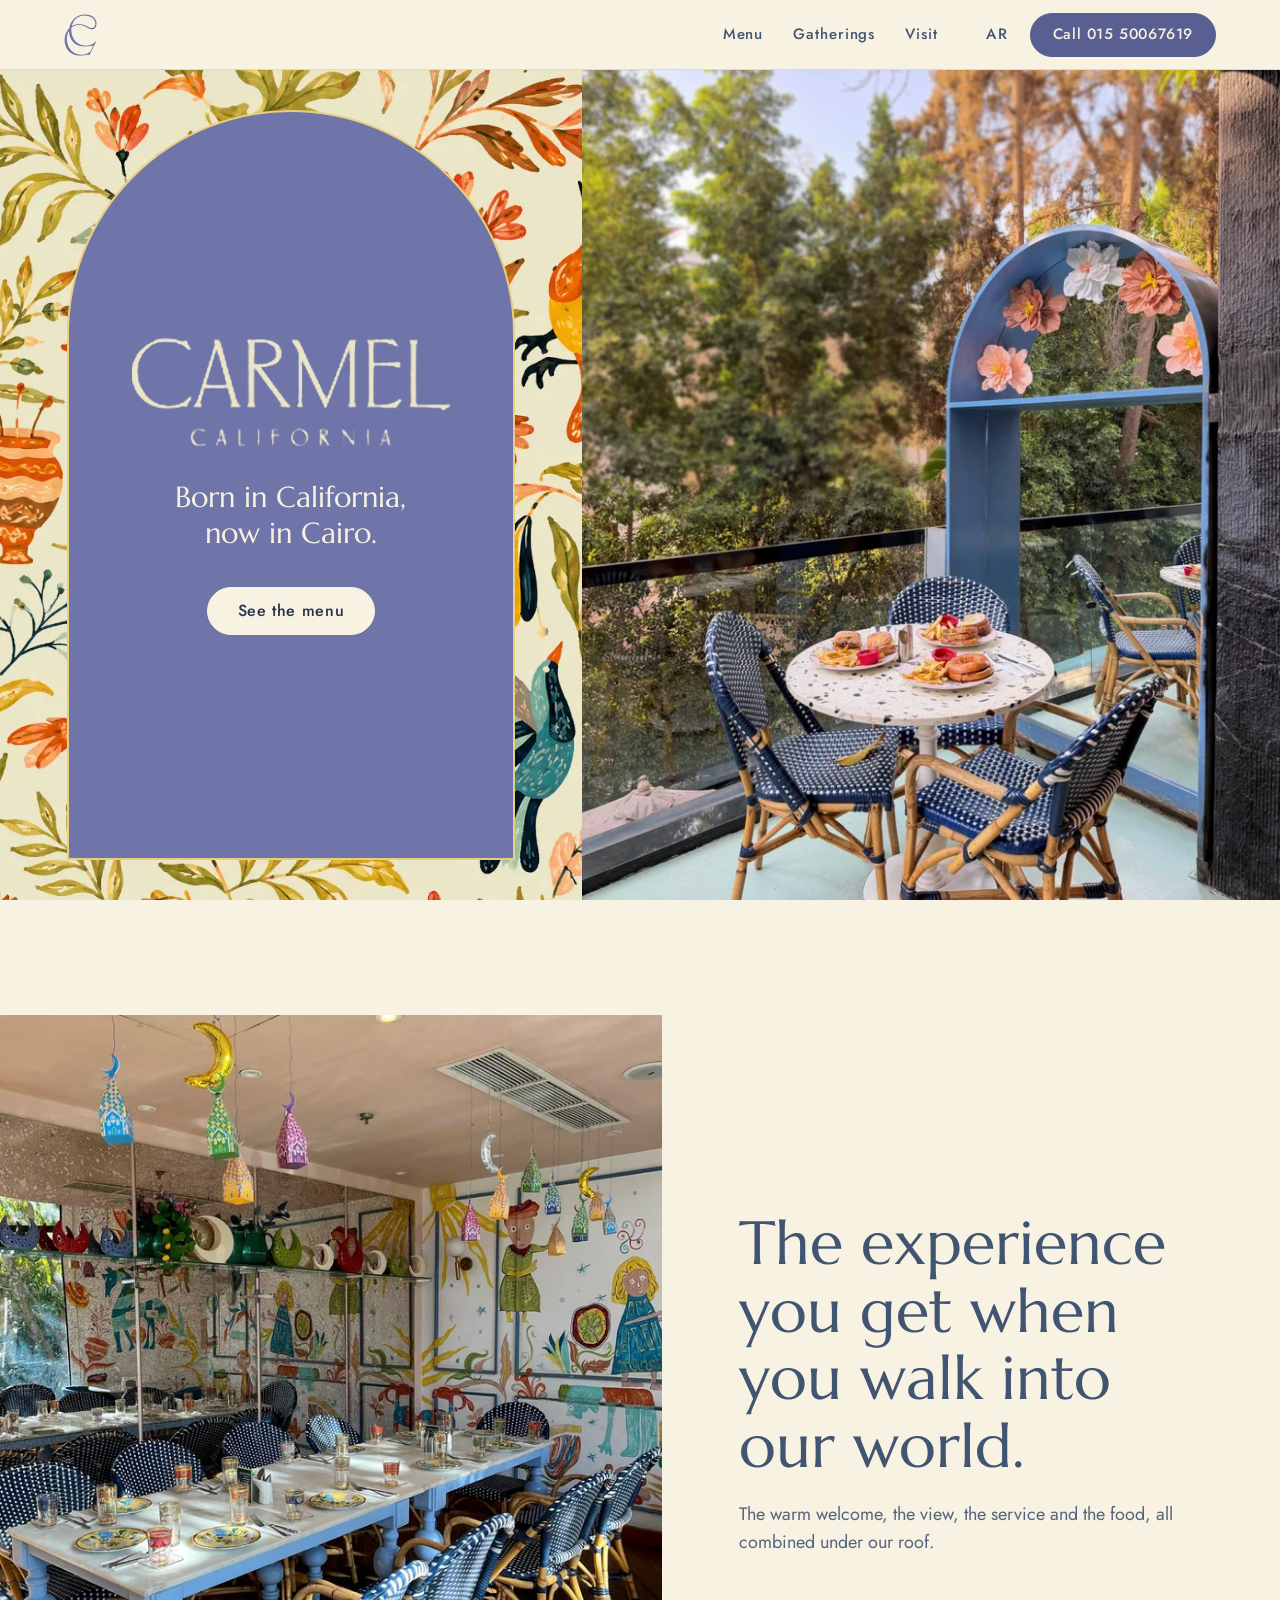
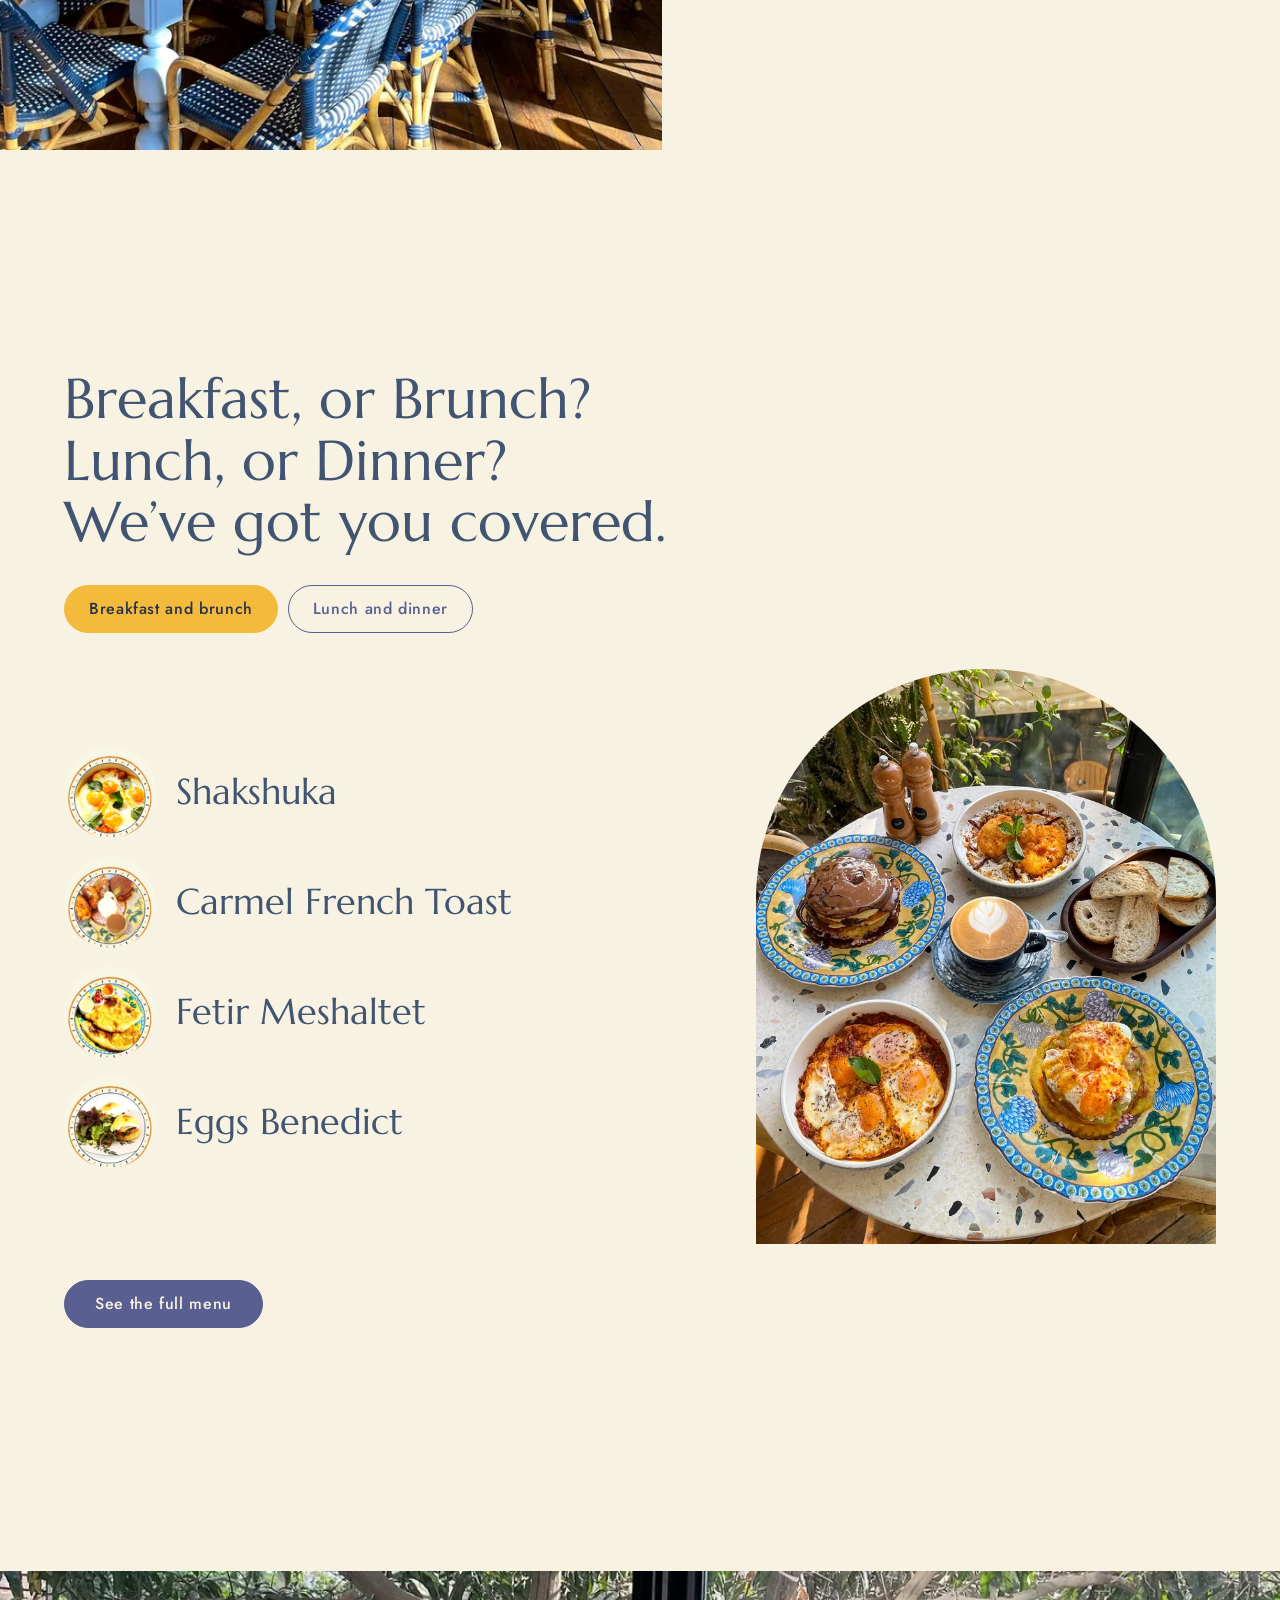
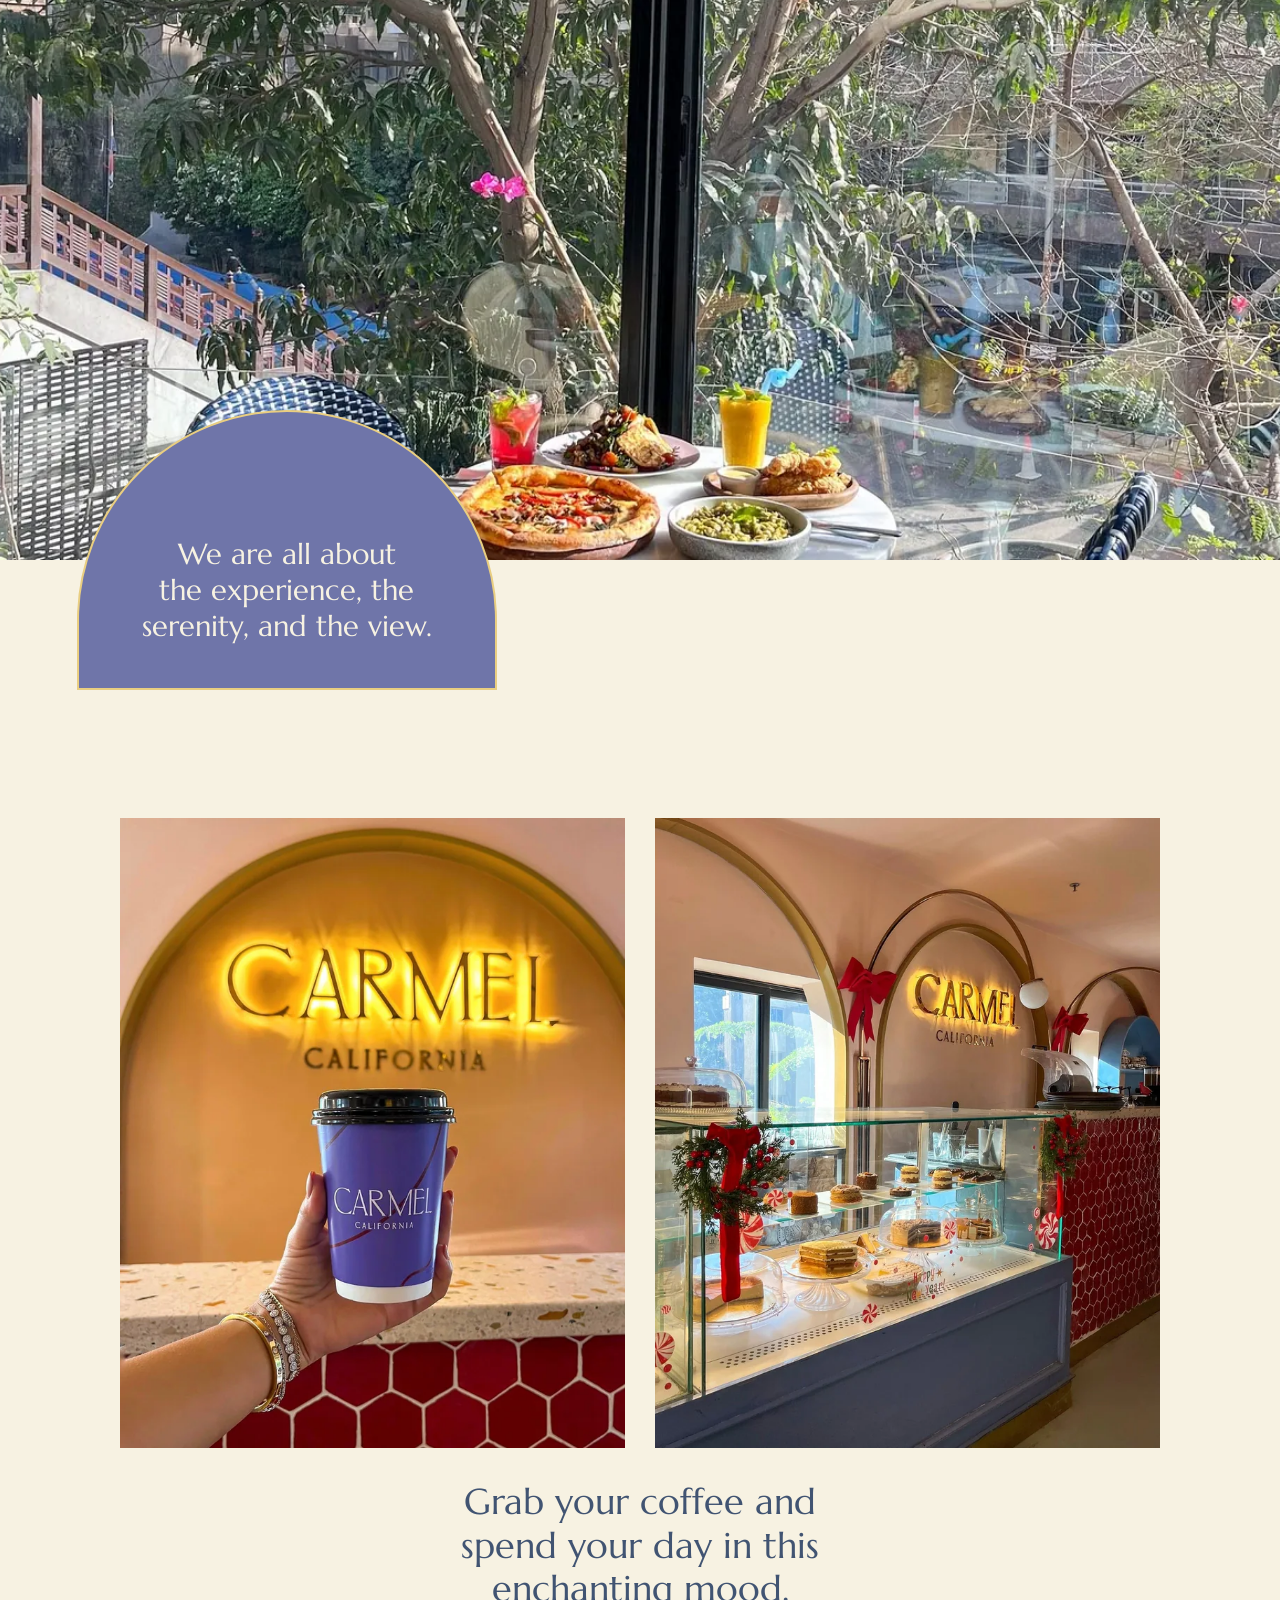
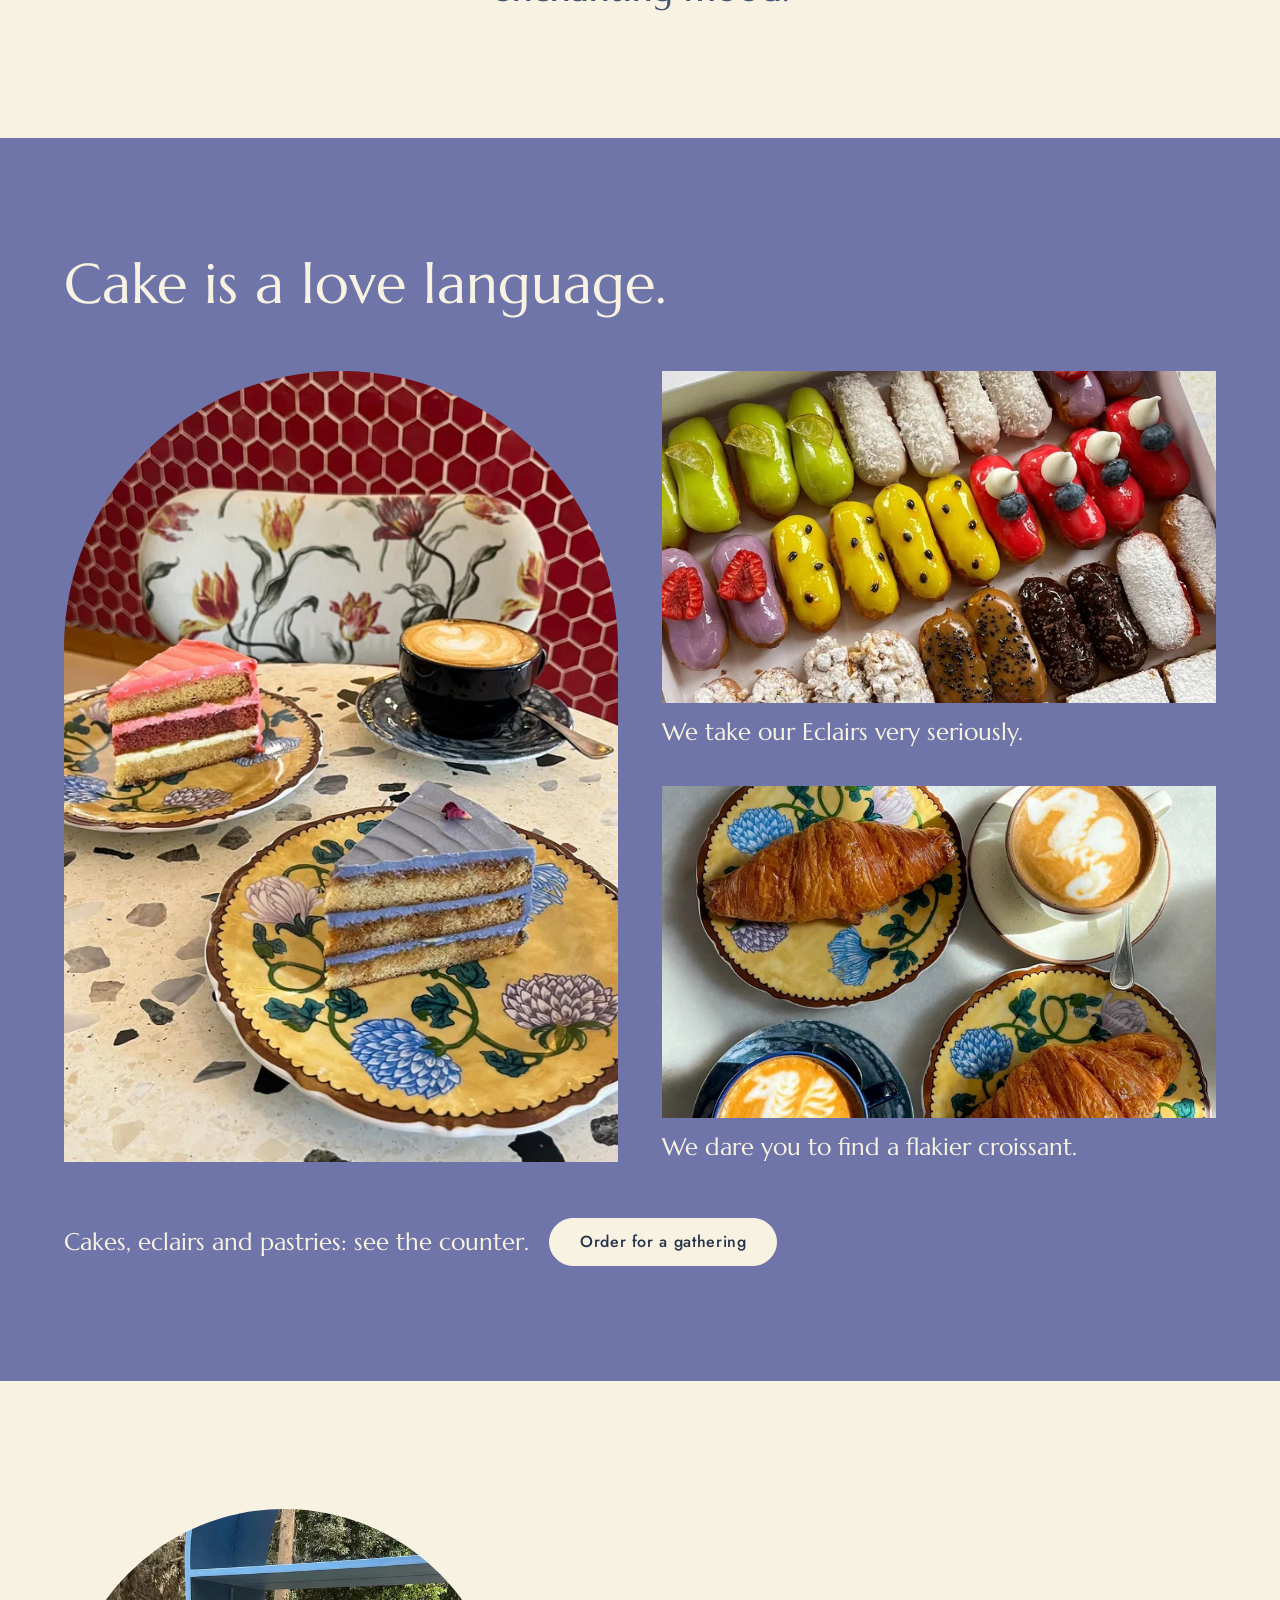
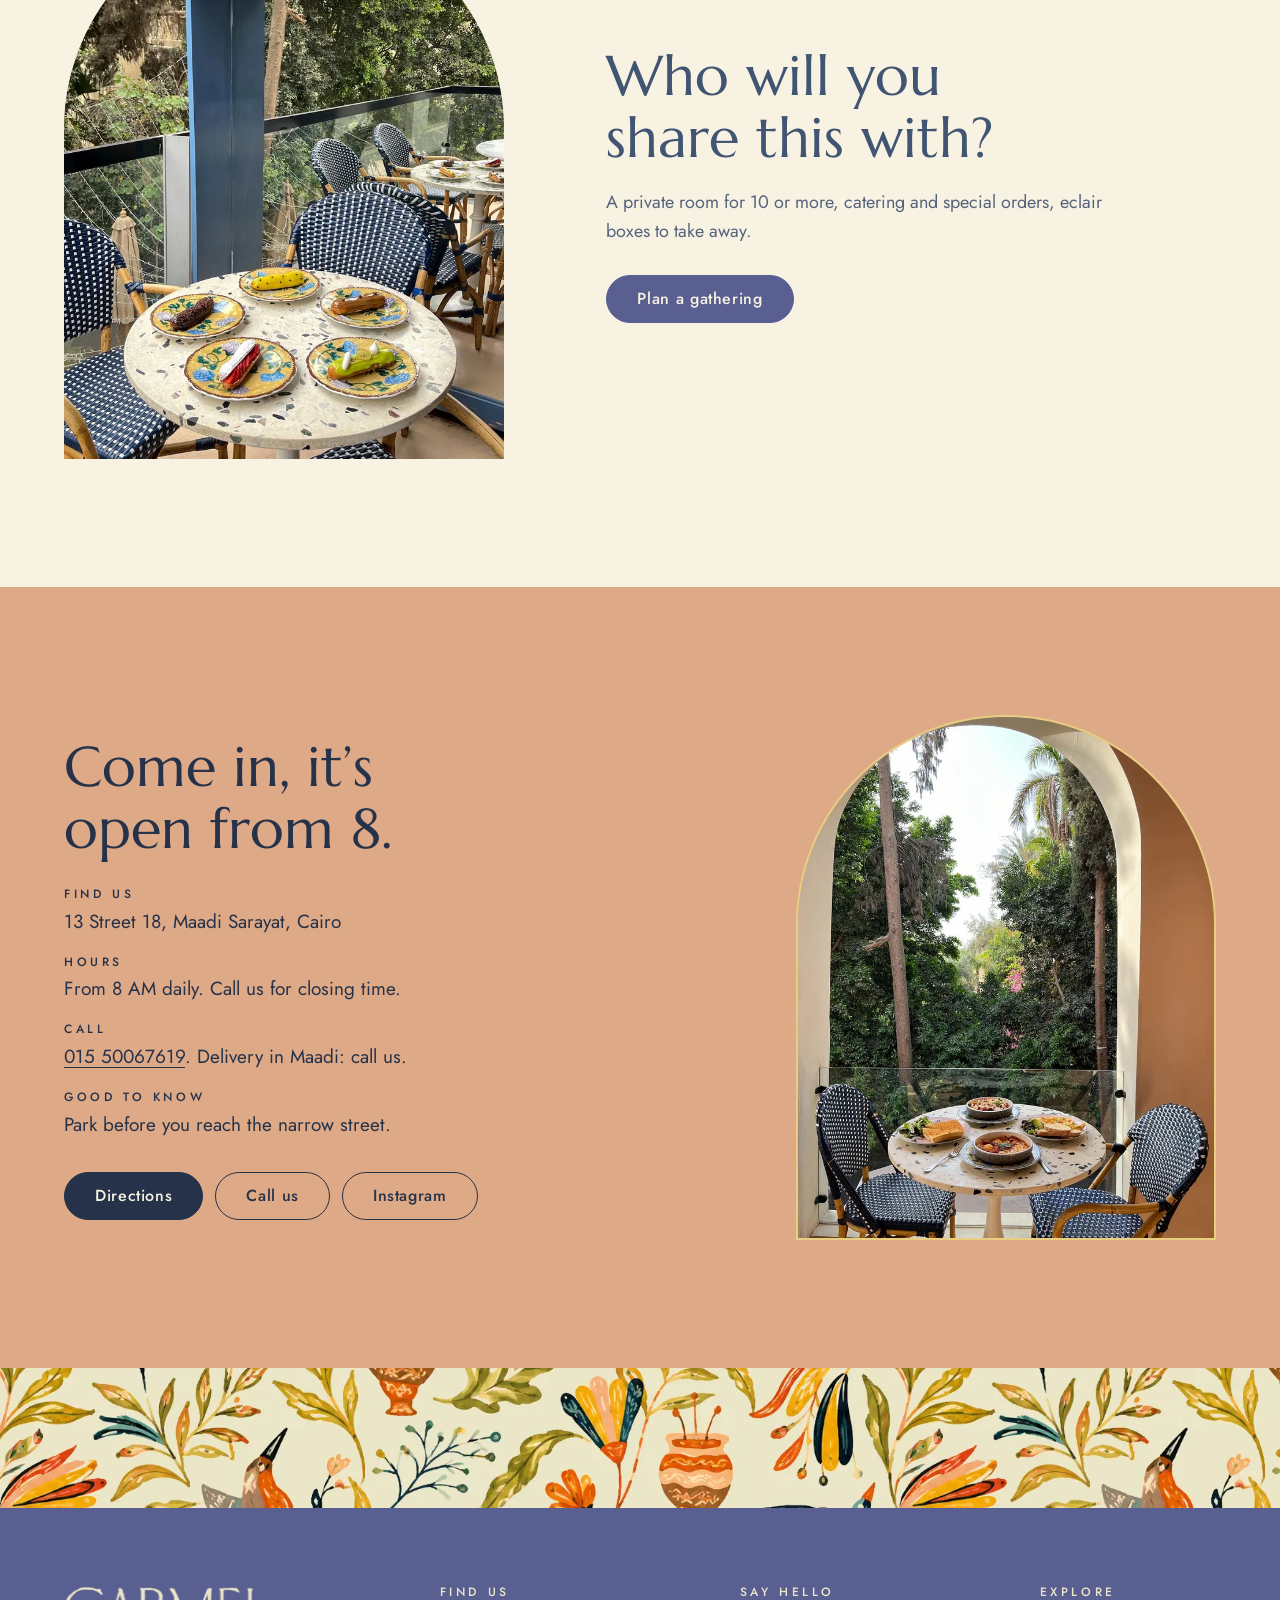
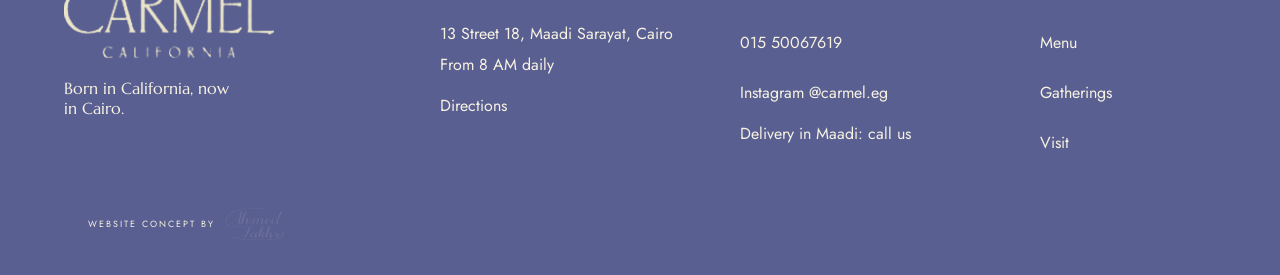
==== commit 7214d1a4: "Load first screen before showing; hero fits every screen Co-Authored-By: Claude Opus 5.5 <noreply@an" ====
--- a/index.html
+++ b/index.html
@@ -19,14 +19,23 @@
 <link rel="icon" href="icon.png" type="image/png">
 <link rel="apple-touch-icon" href="apple-touch-icon.png">
 <link rel="preload" href="fonts/jost-35841f.woff2" as="font" type="font/woff2" crossorigin><link rel="preload" href="fonts/marcellus-9d4869.woff2" as="font" type="font/woff2" crossorigin>
-<style>html.fl body{opacity:0}body{transition:opacity .25s ease}</style>
-<script>(function(){var h=document.documentElement;h.classList.add('fl');var d=function(){h.classList.remove('fl')};setTimeout(d,1200);if(document.fonts&&document.fonts.load){Promise.all([document.fonts.load('400 1em Marcellus'),document.fonts.load('400 1em Jost'),document.fonts.load('500 1em Jost')]).then(d,d)}else d()})();</script>
-<link rel="stylesheet" href="fonts.css?v=1">
-<link rel="stylesheet" href="style.css?v=1">
-<link rel="preload" as="image" href="img/p03-L.webp" imagesrcset="img/p03-S.webp 720w, img/p03-L.webp 1100w" imagesizes="(min-width:900px) 55vw, 100vw">
+<link rel="preload" as="image" href="img/wordmark-cream.png" fetchpriority="high">
+<style>html.fl body>*:not(#cover){opacity:0}body{transition:opacity .25s ease}</style>
+<script>(function(){var h=document.documentElement,fin=0,fd=0;h.classList.add('fl','hold');
+function fonts(){if(fd)return;fd=1;h.classList.remove('fl')}
+function show(){if(fin)return;fin=1;fonts();h.classList.add('ready');setTimeout(function(){h.classList.remove('hold','ready')},500)}
+setTimeout(fonts,1200);setTimeout(show,3000);
+function start(){var f=document.fonts&&document.fonts.load?Promise.all([document.fonts.load('400 1em Marcellus'),document.fonts.load('400 1em Jost'),document.fonts.load('500 1em Jost')]).then(fonts,fonts).then(function(){return document.fonts.ready}):Promise.resolve();
+var im=[].slice.call(document.querySelectorAll('img[data-first]')).map(function(i){return i.decode?i.decode().catch(function(){}):Promise.resolve()});
+Promise.all([f].concat(im)).then(show,show)}
+if(document.readyState==='loading')document.addEventListener('DOMContentLoaded',start);else start()})();</script>
+<link rel="stylesheet" href="fonts.css?v=2">
+<link rel="stylesheet" href="style.css?v=2">
+<link rel="preload" as="image" href="img/p03-L.webp" imagesrcset="img/p03-S.webp 720w, img/p03-L.webp 1100w" imagesizes="(min-width:900px) 55vw, 100vw" fetchpriority="high">
 <script type="application/ld+json">{"@context": "https://schema.org", "@type": "Restaurant", "name": "Carmel California", "url": "https://ahmedfakhr1.github.io/carmel-preview/", "image": "https://ahmedfakhr1.github.io/carmel-preview/img/og.jpg", "telephone": "+201550067619", "description": "Breakfast, brunch, lunch and a cake counter in a painted room with a balcony among the trees in Maadi Sarayat, Cairo.", "address": {"@type": "PostalAddress", "streetAddress": "13 Street 18", "addressLocality": "Maadi Sarayat", "addressRegion": "Cairo", "addressCountry": "EG"}, "hasMenu": "https://ahmedfakhr1.github.io/carmel-preview/menu.html", "sameAs": ["https://www.instagram.com/carmel.eg/"]}</script>
 </head>
 <body>
+<div id="cover" aria-hidden="true"><img src="img/wordmark-cream.png" width="240" height="86" alt="" data-first></div>
 <a class="skip" href="#main">Skip to content</a>
 <header class="hdr"><div class="hdr-in">
 <a class="brand" href="index.html" aria-label="Carmel California, home"><img src="img/monogram-periwinkle.png" width="33" height="42" alt=""></a>
@@ -45,11 +54,11 @@
 <main id="main">
 <section class="hero" aria-label="Welcome">
 <div class="doorway on-peri"><div class="door">
-<h1 class="door-mark"><img src="img/wordmark-cream.png" width="864" height="308" alt="Carmel California"></h1>
+<h1 class="door-mark"><img src="img/wordmark-cream.png" width="864" height="308" alt="Carmel California" data-first></h1>
 <p class="door-line">Born in California, now in Cairo.</p>
 <a class="btn btn--paper" href="menu.html">See the menu</a>
 </div></div>
-<div class="hero-photo"><img src="img/p03-L.webp" srcset="img/p03-S.webp 720w, img/p03-L.webp 1100w" sizes="(min-width:900px) 55vw, 100vw" width="1100" height="1376" alt="The blue arch dressed in paper flowers on the balcony, with a breakfast table among tall trees" fetchpriority="high" decoding="async"></div>
+<div class="hero-photo"><img src="img/p03-L.webp" srcset="img/p03-S.webp 720w, img/p03-L.webp 1100w" sizes="(min-width:900px) 55vw, 100vw" width="1100" height="1376" alt="The blue arch dressed in paper flowers on the balcony, with a breakfast table among tall trees" loading="eager" fetchpriority="high" decoding="async" data-first></div>
 </section>
 
 <section class="world" aria-labelledby="world-h">
@@ -122,6 +131,6 @@
 <p class="credit"><a class="sig" href="https://ahmedfakhr1.github.io/" rel="noopener" title="Website concept by Ahmed Fakhreldin"><span class="sig-by">Website concept by</span><span class="sr">Ahmed Fakhreldin</span><svg viewBox="-16 -123 301 172" aria-hidden="true" focusable="false"><defs><mask id="sig-pen" maskUnits="userSpaceOnUse" x="-80" y="-180" width="760" height="300"><g class="pen"><path pathLength="1" style="animation-delay:0.10s;animation-duration:0.32s" d="M8.2 -39l2 1.2 1.2 0.4 1.4 0.1 1.6-0.3 1.7-0.7 2-1.2 5.2-4.7 7-8 8.4-10.2 8.6-11 16.8-22.7 1.8-2 0.9-0.2 -0.1 1.7 -1.2 6.4 -3.2 14.3 -2.4 10.5 -5.3 21.1 -0.4 2.1 -0.1 2.6 0.6 1.9 1.5 1 1.1 0.1 2.6-0.4 1.5-0.8 3.2-2.7 4.9-5.5"/><path pathLength="1" style="animation-delay:0.50s;animation-duration:0.05s" d="M35.4 -60.5l6.3-1.4 7.3-1 7-0.4 6.6 0.3"/><path pathLength="1" style="animation-delay:0.64s;animation-duration:0.51s" d="M70.1 -51.5l11.6-15.7 6.3-9.3 3.1-5.2 2.8-6.3 1.6-5.6 0-2.1 -0.4-1.7 -0.8-1.3 -1.4-0.5 -1.9 0.2 -2.2 1.1 -2 1.6 -1.7 2 -1.4 2.5 -1.4 3.4 -3.2 9.4 -3.6 12.8 -3.9 16.2 -1.6 7.5 -0.3 2.9 5.3-10.1 4.2-5.8 2.6-3.1 2.5-2.3 2.4-1.4 2.3-0.9 2.3-0.4 2.3 0 1.8 0.4 1.3 0.9 0.9 1.3 0.4 1.7 -0.1 2.1 -0.5 2.6 -3.4 9.2 -0.6 2.6 0 2.1 0.4 1.7 0.8 1.3 1.1 0.9 1.1 0.4 1.2 0 1.6-0.4 4.3-2 3.2-2.3 3.7-4.3 10.3-13.2 2.5-2.3 2.5-1.4 2-0.6 1.5 0.3 1.1 1 0.6 1.2 0.1 1.1 -0.3 1.6 -3.8 11.2 -4.2 10.1"/><path pathLength="1" style="animation-delay:1.22s;animation-duration:0.12s" d="M127 -45.5l4.4-6.9 2.3-3.1 2.6-3.1 2.5-2.3 2.4-1.4 2.4-0.9 2.3-0.4 2.2 0 1.8 0.4 1.4 0.9 0.8 1.1 0.5 1.2 0 1.1 -3 9.6 -5.3 12.9"/><path pathLength="1" style="animation-delay:1.42s;animation-duration:0.17s" d="M148.2 -45.5l4.4-6.9 4.9-6.2 2.5-2.3 2.4-1.4 2.4-0.9 2.3-0.4 2.2 0 1.8 0.4 1.4 0.9 0.8 1.3 0.4 1.7 0 2.1 -0.6 2.6 -3.4 9.2 -0.5 2.6 -0.1 2.1 0.4 1.7 0.9 1.3 1 0.9 1.1 0.4 1.2 0 1.6-0.4 4.3-2 1.8-1.2 1.4-1.1 1.6-1.7 6.9-8.7"/><path pathLength="1" style="animation-delay:1.67s;animation-duration:0.18s" d="M193.4 -42.4l6.3-3.2 1.5-1.2 2.6-3 2.4-4.4 0.7-2.2 0.2-2.3 -0.3-1.8 -0.7-1.4 -1-1 -1.1-0.6 -2.6 0.1 -4.2 1.9 -2 1.6 -1.6 1.9 -1.2 2.5 -0.9 2.8 -0.5 6.4 0.5 2.7 0.9 2.3 1.4 1.8 1.8 1.4 2.2 1 2.2 0.6 2.3 0.1 2.3-0.2 4.6-1.8 3.5-2.3 1.4-1.4 7.5-9.4"/><path pathLength="1" style="animation-delay:1.93s;animation-duration:0.43s" d="M249.1 -54.5l-1.7-4.2 -1.3-1.8 -1.9-1.4 -2.2-1 -2.2-0.6 -4.5 0.1 -4.7 1.8 -3.5 2.3 -2.6 3 -2.4 4.4 -0.7 2.3 -0.2 2.3 0.2 2.2 0.6 2.3 1.1 2.1 1.5 1.7 2 1.3 2.2 0.9 2.2 0.4 2.3 0 2.3-0.4 2.4-0.9 2.3-1.3 1.8-1.7 1.5-2.1 3.3-6.8 20.5-46.9 -13.8 32.1 -1.4 4 -1.7 5.3 -2.2 9.4 -0.3 3.4 0.1 2.5 0.7 1.7 2.1 1.6 2.6-0.1 4.2-1.8 3.5-2.3 1.4-1.4 7.5-9.4"/><path pathLength="1" style="animation-delay:2.43s;animation-duration:0.74s" d="M193.3 -110.5l-6.7-2.7 -5.3-1.3 -7.1-1.1 -8.9-0.8 -11.2-0.6 -13.4-0.3 -14.7 0.2 -15.2 0.6 -15.7 1.1 -15.1 1.8 -14.3 2.4 -13.4 3 -11.9 3.4 -10.6 4 -9.5 4.7 -8.4 5.5 -7.4 6.4 -6 6.9 -4.7 7.5 -3.3 7.4 -2 6.2 -0.5 4.9 0.6 4.6 1.5 4.7 2.5 4.7 3.6 4 4.7 3 5.9 2.3 7.5 1.7 9.1 1.1 21.4 1.4 22.1 0.5 8.8 0 18.6-0.6 4.3 0.1 11.3 2 3.1 0.3 2.8-0.1 2.5-0.5 4.5-2"/><path pathLength="1" style="animation-delay:3.25s;animation-duration:0.19s" d="M109.7 -21.5l-7.4 18.7 -5 11.6 -2.4 4.9 -4.6 7.4 -2.2 2.7 -2.2 2 -2 1.5 -4.1 2.1 -2 0.5 -1.9 0.1 -2-0.2 -1.8-0.6 -1.8-1 -1.5-1.3 -1-1.7 -0.9-3.9 0-1.9 0.4-1.7 0.8-1.3 1-1 1.4-0.6 1.8-0.3 3.8 0.6 3.9 2"/><path pathLength="1" style="animation-delay:3.52s;animation-duration:0.04s" d="M89.3 1.7l23.2 0"/><path pathLength="1" style="animation-delay:3.64s;animation-duration:1.68s" d="M139.5 14.5l-1.4-3.5 -1.2-1.5 -1.6-1.2 -1.8-0.9 -1.9-0.5 -1.9-0.1 -4 0.9 -3.6 1.9 -2.4 2 -1.1 1.5 -2.1 3.7 -0.5 1.9 -0.2 2 0.7 3.8 0.9 1.8 1.3 1.5 1.7 1.1 3.8 1.1 1.9 0 4-1.1 1.9-1.1 1.6-1.5 1.2-1.8 5.8-12.4 1.1-1.8 -2.7 10.6 -0.4 3.1 0 2.5 0.4 1.6 0.9 1.1 0.9 0.6 0.9 0.2 2.6-0.6 3.7-1.8 2.6-2 1.5-1.7 11.1-14.5 8.7-12.5 2.9-4.7 3.4-7.8 0.6-2.3 0.2-2 -0.2-1.5 -0.6-1.2 -1-0.8 -1.5 0 -1.9 0.8 -1.8 1.2 -1.4 1.5 -1.3 2 -2.5 6 -2.8 9 -3.1 11.8 -3.3 14.2 -0.6 3.8 0.5-0.3 1.2-2.8 2.4-4.4 5.4-7.5 2.2-2.2 2.1-1.4 2-0.9 2-0.5 1.9-0.1 1.7 0.3 1.2 0.6 0.9 0.9 0.5 1.4 0 1.6 -0.4 1.9 -1.1 1.4 -1.8 1.1 -2.2 0.7 -2.6 0.4 -2.7 0.1 -1.1 0.3 2.3 2 1.3 1.9 2.3 6.7 0.9 1.1 0.9 0.6 1 0.2 1.1-0.1 1.5-0.5 3.6-1.8 1.5-1 2.6-2.7 8.6-11.1 5.5-7.5 7.5-11 3.6-7.3 1.6-4.9 0.2-2 -0.2-1.5 -0.6-1.2 -1.1-0.8 -1.4 0 -1.9 0.8 -1.8 1.2 -1.5 1.5 -1.2 2 -1.2 2.7 -2.7 7.4 -3 10.4 -3.2 13.3 -2.3 11 0.6-0.3 2.4-5.2 2.6-4.2 4-5.3 2.1-2.2 2.1-1.4 2-0.9 2-0.5 2-0.1 1.6 0.3 1.3 0.6 0.9 0.9 0.4 1.4 0.1 1.6 -0.3 2.1 -0.7 2.4 -2.2 5.4 -0.7 4.3 0.2 1.5 0.6 1.2 0.8 0.9 1 0.5 2.2-0.1 1.6-0.6 3.6-1.9 2.5-2.2 8.2-10.4 6.4-9 0.5 0 -0.1 1.4 0.6 1.5 1.8 0.7 2.6 0.1 2.2 0.4 1.4 0.7 0.7 1.1 0.3 1.5 0 1.8 -1.3 4.7 -2 4.9 -0.4 2.4 1.1 2 0.9 0.7 1 0.4 1 0 3.1-1.1 3.5-2 1.1-0.9 3.2-3.6 7.8-10.4 3.6-3.6 1.8-1.2 1.7-0.5 1.7 0 1.3 0.6 0.8 1.3 0.4 1.8 -0.2 2.4 -0.9 2.8 -1.6 3.5 -2.6 4.3 -3.6 4.8 -4.6 4 -5.8 2.9 -7.4 2.1 -9.5 1.7 -11.8 1.3 -12 1 -22.3 1.3 -15 0.3 -19.5 0 -41.7-0.7 -17.8-0.7 -16-0.9 -14.4-1.1 -12.7-1.3 -11.4-1.6 -10.4-1.7 -9.1-1.9 -8.1-2.1 -14.5-4.8"/></g></mask><g id="sig-ink"><path d="M7.8 -38.4l0 0.5 0.6 0.6 1.4-2.2 -0.7-0.3 -0.5 0.2zM8.2 -37.5l1 0.5 1.5 0.3 0.5-1.7 -1.6-1.2zM10.2 -36.7l3.2-0.1 -0.2-1.2 -1.3-0.1 -1-0.5zM12.8 -36.7l1.7-0.3 1.9-0.8 -0.6-1 -1.6 0.6 -1.4 0.2zM15.8 -37.5l2.6-1.5 1.6-1.2 -0.8-0.9 -2.1 1.5 -1.8 1zM19.2 -39.5l2.5-2.3 3.1-3.2 -0.9-0.8 -5.5 5.3zM23.7 -43.8l7.1-8.1 -0.9-0.7 -7.1 8zM29.5 -50.4l8.2-9.9 -0.9-0.7 -8.2 9.9zM36.3 -58.5l8.6-10.8 -1-0.8 -8.6 10.8zM43.4 -67.5l8.5-11 -1-0.7 -8.4 11zM50.5 -76.7l7.5-10.3 -1-0.7 -7.4 10.2zM56.9 -85.3l6.1-8.4 -1-0.7 -6.1 8.4zM62.1 -92.5l4.3-5.5 -0.9-0.7 -4.4 5.5zM65.9 -97.3l1.7-2.3 -0.6-0.6 -2 2.1zM66.1 -100.2l-0.9 0.2 -0.8 1.5 5.2 0.9 -0.3-1.8 -0.8-0.4zM64.6 -99l-0.7 1.9 -0.5 2.7 5.7 1.2 0.5-2.9 0-2.1zM63.5 -95.4l-1.5 7.5 5.7 1.3 1.6-7.7zM62.3 -89.4l-2.1 9.5 5.7 1.3 2.1-9.5zM60.6 -81.6l-2.3 10.3 5.6 1.3 2.4-10.3zM58.7 -73l-2.5 10.4 5.6 1.4 2.5-10.5zM56.6 -64.3l-2.4 9.9 5.6 1.4 2.4-10zM54.6 -55.9l-2 8 5.5 1.4 2.1-8.1zM52.9 -49.1l-1.4 5.7 5.7 1.1 1.2-5.4zM51.6 -44.1l-0.5 3.7 5.9 0 0.3-2.5zM51.1 -41l0.1 1.7 0.6 1.6 5.1-1.7 0.1-1.3zM51.5 -38.2l1 1.4 1.6 0.8 2.9-3.5zM53.5 -36.2l1.1 0.3 1.8 0 0.3-1.5 -0.5-0.7 0.1-0.7zM56 -35.9l2.6-0.2 -0.2-1.2 -1.1 0.1 -0.8-0.4zM58.1 -36l1.5-0.3 1.5-0.7 -0.5-1 -1.4 0.6 -1.2 0.2zM60.6 -36.7l3.3-2.3 -0.8-0.9 -3 2.1zM63.3 -38.5l3.5-3.3 -0.9-0.9 -3.3 3.3zM66.2 -41.2l3-3.6 -0.8-0.7 -3.1 3.5zM68.8 -44.4l1-1.4 -0.7-0.4 -1.1 1.1z"/><path d="M35.4 -60.1l3.1-0.5 -0.3-1.2 -2.9 0.9zM37.6 -60.4l6.6-1.3 -0.2-1.2 -6.6 1.3zM43 -61.5l7.3-1 -0.1-1.2 -7.4 1zM49 -62.3l7-0.4 0-1.3 -7.1 0.5zM55 -62.7l5.7 0.2 0.1-1.2 -5.9-0.2zM60 -62.5l1.8 0.1 0.8-0.2 -0.1-0.9 -2.5-0.3z"/><path d="M70.4 -51.3l2.4-2.9 -0.9-0.6 -2.1 3.1zM72.1 -53.3l5.3-6.9 -1-0.8 -5.2 7zM76.4 -58.8l7.1-10 -1-0.7 -7.1 9.9zM82.2 -66.9l6.3-9.2 -1-0.7 -6.3 9.2zM87.7 -75l3.4-5.5 -1-0.6 -3.4 5.5zM90.7 -79.7l2.9-5.9 -1.2-0.4 -2.8 5.7zM93.1 -84.4l2.4-6.4 -1.1-0.4 -2.4 6.2zM95.2 -89.9l0.7-2.7 0.3-2.4 -1.2 0 -0.2 2.1 -0.7 2.7zM96.2 -94.3l-0.1-2.1 -0.7-1.8 -1 0.6 0.5 1.4 0 1.8zM95.7 -97.6l-1-1.5 -1.7-0.8 -0.1 1.3 1 0.4 0.7 1zM93.6 -99.8l-2-0.2 -2.6 0.6 1.1 2.2 1.8-1.1 1.3-0.2zM89.9 -99.6l-2.7 1 -2.6 1.6 3.1 2.6 1.2-1.8 1.8-1.5zM85.4 -97.6l-2.2 2 -1.8 2.7 4.6 2.3 2.1-4.4zM82 -93.9l-1.7 3.3 -1.7 4.1 5.2 1.8 2.6-6.9zM79.2 -88l-3.4 10.1 5.4 1.6 3.1-9.8zM76.4 -79.8l-3.7 12.9 5.6 1.4 3.4-12.7zM73.4 -69.3l-3.9 15.7 5.6 1.3 3.8-15.5zM70.1 -56.4l-1.2 5.8 -1.8 9.9 4.6 1.1 4.1-15.5zM67.4 -42.6l-0.6 4.7 0.1 0.8 0.5 0.5 2.3 0.5 0.6-0.3 0.9-1.8 1-3.3zM68.9 -36.2l1.4-2.9 -0.9-0.5 -1.2 3.1zM69.9 -38.3l2.8-6.1 -1-0.5 -2.7 6.2zM72.2 -43.4l2.8-5.2 -1-0.6 -2.8 5.4zM74.6 -47.8l3.5-5.2 -1-0.7 -3.5 5.3zM77.4 -52l4.8-6.2 -0.9-0.8 -4.9 6.3zM81.4 -57.3l2.4-2.5 2.4-1.6 -0.6-1.1 -2.6 1.8 -2.6 2.6zM85.4 -61l2.3-1.1 2.2-0.7 -0.2-1.2 -2.5 0.8 -2.5 1.2zM89.2 -62.6l2.2-0.4 2.1 0.1 0.1-1.4 -2.3 0.1 -2.4 0.4zM92.8 -63l1.8 0.6 0.8 1 1.8-2.5 -1.4-0.3 -2.9-0.1zM95.2 -61.8l0.2 0.8 -0.2 1.2 5.2-1.5 -1.7-1.9 -2.2-0.9zM95.2 -60l-0.2 2.4 5.8 0.8 0.1-2.8 -1-2.4zM95 -58.2l-0.9 4.6 5.2 1.8 1.1-3.1 0.5-2.9zM94.4 -54.6l-2.4 6.4 5.2 1.8 2.5-6.4zM92.4 -49.3l-1.2 3.2 -0.7 2.9 5.9 0.8 0.3-2.2 0.8-2.8zM90.7 -44.1l-0.3 2.8 0.6 2.6 5.2-1.5 0.2-2.9zM90.6 -39.6l1.3 2.3 1.9 1.3 2.3-2.7 -0.1-0.7 0.2-1.2zM93.2 -36.3l1.8 0.6 1.6 0.1 0.3-1.6 -0.5-0.8 -0.4-1.1zM96.1 -35.6l3-0.5 -0.3-1.1 -1.3 0.2 -0.8-0.4zM98.6 -35.9l4.1-1.6 -0.5-1.1 -3.9 1.5zM101.9 -37.1l4.1-2.4 -0.7-1 -3.9 2.3zM105.5 -39.1l3-2.6 -0.9-0.9 -2.8 2.5zM108 -41.2l4.1-4.8 -1-0.8 -4 4.8zM111.2 -45l5.2-6.7 -0.9-0.7 -5.2 6.7zM115.6 -50.6l5.2-6.7 -1-0.8 -5.2 6.8zM119.9 -56.2l2.5-2.8 2.4-2 -0.7-1 -2.5 2.1 -2.6 2.9zM124 -60.4l2.3-1.4 1.9-0.3 -0.2-1.5 -2.2 0.7 -2.5 1.5zM127.6 -62.2l0.6 0.1 0.7 0.4 0 1 2.9-2.5 -1.5-0.6 -0.8-0.1 -2.2 0.5zM129 -61.1l-0.4 1.7 5.5-1.2 -1.1-1.8 -1.9-1.1zM128.7 -59.6l-0.3 1.2 5.5 1.4 0.5-2.2 -0.6-2.1zM128.5 -59l-1.7 5.8 5.2 1.8 2.1-6.4zM127.2 -54.5l-2.7 8.4 4.6 1.8 3.4-8.5zM124.9 -47.4l-2.5 7.2 3.9 1.7 3.4-7.1zM122.8 -41.2l-0.8 2.6 -0.2 1.5 2.7 1.2 1-1.1 1.3-2.5zM121.7 -37.5l0.4 0.7 2 0.9 0.7-0.2z"/><path d="M127.4 -45.3l1.3-1.8 -1-0.7 -1 2.2zM128.4 -46.6l2.8-4.5 -1-0.7 -2.8 4.6zM130.6 -50.2l4.5-6 -1-0.8 -4.5 6.1zM134.2 -55.1l2.5-3.1 2.5-2.2 -0.8-1 -2.5 2.4 -2.7 3.1zM138.4 -59.8l2.3-1.6 2.3-1 -0.4-1.1 -2.5 1 -2.5 1.8zM142.2 -62.1l2.3-0.7 2.2-0.2 -0.1-1.3 -2.4 0.3 -2.4 0.8zM145.9 -63l2.1 0.1 1.5 0.8 0.8-2.1 -4.5 0zM149.1 -62.4l0.8 1 0.2 1.1 3.6-2.5 -1.9-1.1 -2.2-0.4zM150 -60.6l-0.2 1.2 5.7-0.5 -0.8-2 -1.6-1.3zM149.8 -59.4l-0.4 1.7 5.5 1.6 0.6-2.4 -0.2-2.1zM149.6 -58.4l-2.1 6.7 5.2 1.9 2.4-7.2zM148 -53.2l-3 8.3 5 2 3.2-8.5zM145.5 -46.2l-2.5 6.7 4.5 2 1-1.8 2.1-4.9zM143.2 -40.4l-0.5 2.3 0.1 0.9 2.5 1.3 0.6 0.1 0.4-0.2 1.7-2.3z"/><path d="M148.6 -45.3l1.3-1.9 -0.9-0.5 -1.1 2.1zM149.6 -46.6l2.9-4.5 -1-0.7 -2.9 4.6zM151.9 -50.2l4.4-6 -1-0.8 -4.5 6.1zM155.4 -55.1l2.6-3.1 2.4-2.2 -0.8-1 -2.5 2.4 -2.7 3.1zM159.6 -59.8l2.3-1.6 2.3-1 -0.4-1.1 -2.5 1 -2.5 1.8zM163.4 -62.1l2.3-0.7 2.2-0.2 -0.1-1.3 -2.4 0.3 -2.4 0.8zM167.2 -63l2 0.1 1.5 0.8 0.9-2.1 -4.6 0zM170.3 -62.4l0.8 1 0 1.1 4-2.4 -2.1-1.2 -2.2-0.4zM171.1 -60.6l-0.3 2 5.9-0.1 -0.6-2.6 -0.4-0.7 -1.2-1.2zM170.8 -59.1l-0.4 3.7 5.4 1.5 0.8-2.9 0-2.8zM170.5 -56.2l-0.6 2.6 -1.2 3.1 5 2.1 2.5-6.5zM169.2 -51.6l-2.5 6.5 5.6 1.3 0.7-2.6 1.2-3.1zM167 -46.1l-0.7 2.9 -0.1 2.8 5.8-0.5 0.5-3.7zM166.1 -41.3l0.6 2.6 1.6 2 3.5-2.7 0.2-2zM167.7 -37.3l1.3 1 2.3 0.7 1-2.1 -0.4-1 -0.1-1zM170.8 -35.7l1.6 0.1 1.4-0.2 -0.2-1.2 -0.9-0.2 -0.6-0.8zM173.3 -35.7l3.6-1.1 -0.5-1.1 -1.8 0.7 -1.4 0.2zM176.2 -36.5l4.4-2.2 -0.6-1 -4.3 2.1zM179.9 -38.3l3.4-2.4 -0.9-0.8 -3.1 2.1zM182.8 -40.3l3.4-3.7 -0.9-0.8 -3.3 3.6zM185.5 -43.2l4.6-5.9 -0.9-0.6 -4.6 5.7zM189.4 -48.2l2.2-3.1 -0.6-0.4 -0.2 0.1 -2.3 2.7z"/><path d="M193.6 -42.1l2.1-0.8 -0.5-1 -2 1.1zM195.1 -42.7l4.3-2.1 -0.6-1 -4.2 2.2zM198.7 -44.4l3.3-2.3 -0.8-0.9 -3.1 2.2zM201.6 -46.3l2.7-3.1 -1-0.7 -2.5 2.9zM203.8 -48.8l2.7-4.4 -1.1-0.5 -2.5 4.2zM206.1 -52.4l1-2.3 0.5-2.4 -1.2-0.2 -0.5 2.2 -0.9 2.2zM207.5 -56.3l0.2-2.4 -0.3-2 -1.1 0.4 0.2 1.6 -0.2 2.1zM207.6 -60l-0.6-1.8 -1.2-1.3 -0.8 0.9 0.9 1 0.5 1.4zM206.2 -62.7l-1.1-1 -1.3-0.5 -0.3 1.2 0.9 0.4 1 0.7zM204.2 -64.1l-1.3-0.2 -1.7 0.1 0.5 1.7 1.2-0.5 0.9 0.1zM201.8 -64.3l-4.4 1.2 1.2 2.3 3.6-1.9zM198.3 -63.4l-2.7 1.1 -2.5 1.6 3.1 2.7 1.2-1.8 1.9-1.4zM193.9 -61.3l-2.2 2.1 -1.8 2.7 5 1.9 0.7-2.1 0.9-1.9zM190.4 -57.5l-1.4 3.1 -0.8 3.5 5.9 0.7 1-5.1zM188.4 -52.1l-0.4 3.7 0.2 3.4 5.8-0.7 0.2-5.5zM188.1 -46.1l0.7 3.2 1.4 2.7 4.3-2.3 -0.5-4zM189.7 -41l1.9 2.3 2.5 1.5 1.7-2.6 -0.7-1 -0.7-2.3zM193.2 -37.7l2.6 1.1 2.5 0.6 0.5-1.7 -1.9-1.1 -1.5-1.5zM197.5 -36.2l2.4 0.4 2.4 0.1 -0.1-1.3 -2.1-0.2 -2-0.8zM201.5 -35.7l2.4-0.2 2.4-0.6 -0.4-1.1 -2.2 0.5 -2.2 0.1zM205.5 -36.2l2.4-0.9 2.3-1.2 -0.6-1.1 -2.2 1.2 -2.2 0.8zM209.5 -37.9l3.6-2.4 -0.8-0.9 -3.3 2.2zM212.6 -39.9l3.2-3.3 -0.9-0.8 -3 3.2zM215.2 -42.4l4.5-5.8 -0.9-0.7 -4.5 5.7zM219 -47.2l2.8-3.9 -0.7-0.5 -3 3.7zM221.6 -50.8l0.3-0.5 -0.6-0.4 -0.4 0.3z"/><path d="M249.5 -54.7l-0.6-2 -1.1 0.4 1 1.9zM249.1 -56.2l-1.1-2.8 -1-1.3 -0.9 0.7 0.8 1.2 1.2 2.6zM247.5 -59.7l-1.6-1.8 -2.1-1.4 -0.6 1.1 1.9 1.2 1.4 1.6zM244.5 -62.5l-2.3-1 -2.3-0.6 -0.2 1.2 2.1 0.5 2.1 1zM240.7 -64l-2.4-0.3 -2.4 0.1 0.2 1.4 2.2-0.2 2.1 0.2zM236.7 -64.3l-2.4 0.3 -2.6 0.7 0.9 2 2.1-1.1 2.2-0.5zM232.6 -63.6l-4.8 2 1.6 2.4 3.9-2.5zM228.5 -62l-3.7 2.2 2.8 2.6 0.9-1.2 1.4-1.2zM225.4 -60.2l-1.7 1.4 -1.6 1.9 3.9 2.5 1.9-3.2zM222.6 -57.6l-1.6 2.2 -1.4 2.5 5 2 1.8-4.1zM220 -53.7l-1.2 2.6 -0.5 2.8 5.9 0.4 0.6-3.7zM218.4 -49.2l-0.1 2.8 0.5 2.8 5.5-1.4 -0.1-3.5zM218.5 -44.6l1 2.7 1.7 2.5 3.8-2.6 -0.7-3.6zM220.6 -40.2l2.1 2 2.5 1.3 1.4-2.3 -1.2-1.6 -0.6-1.7zM224.4 -37.2l2.5 0.8 2.5 0.5 0.3-1.5 -1.9-1 -1.7-1.4zM228.6 -36l2.4 0.3 2.4-0.1 -0.1-1.2 -2.2-0.1 -2-0.6zM232.6 -35.7l2.4-0.3 2.4-0.8 -0.4-1.1 -2.3 0.7 -2.2 0.2zM236.6 -36.5l2.5-1 2.2-1.5 -0.8-1 -2 1.4 -2.3 1zM240.6 -38.5l2-1.8 1.6-2.2 -1.1-0.6 -1.4 2 -1.8 1.6zM243.7 -41.7l2.3-4.6 5.1-11.4 -1.1-0.5 -5.1 11.4 -2.3 4.4zM249.1 -53.2l14.7-33.8 -1-0.4 -14.8 33.7zM261.6 -81.9l7.3-17.1 0.3-0.8 -0.7-0.4 -7.9 17.9zM267.8 -100.4l-0.8 0.1 -1.5 2 4.5 1.9 0.4-2.5 -0.5-0.7zM265.9 -99l-2.8 5.8 4.9 2.1 1.4-3.4 0.8-2.7zM263.6 -94.4l-3.5 8.1 4.9 2.1 3.5-8.1zM260.8 -87.8l-3.7 8.5 4.9 2.1 3.7-8.5zM257.7 -80.6l-3.2 7.5 4.9 2.1 3.2-7.5zM255 -74.2l-2.6 5.9 4.8 2.2 2.7-6zM252.8 -69.2l-2.8 6.4 5.3 1.8 2.3-6zM250.6 -64.1l-3.3 10 5.5 1.5 2.9-9.7zM247.8 -55.9l-2.4 9.7 5.8 0.9 0.8-4 1.2-5zM245.7 -47.6l-0.6 4 0.1 3.4 5.7-0.6 0.5-5.7zM245 -41.3l0.4 2.1 0.4 0.9 1.2 1.6 0.7 0.4 2.9-2.8 0.3-2.4zM247 -36.7l1.3 0.7 2.3 0.4 0.6-1.8 -0.4-0.9 -0.2-1.1zM250.1 -35.6l3-0.3 -0.3-1.2 -1.1 0 -0.7-0.6zM252.6 -35.8l3.8-1.3 -0.5-1.1 -3.5 1.2zM255.7 -36.8l4.3-2.3 -0.6-1 -4.2 2.2zM259.4 -38.7l3.1-2.5 -0.8-0.8 -2.9 2.3zM262 -40.7l3.8-4.3 -1-0.7 -3.6 4.2zM265 -44l4.4-5.8 -0.8-0.6 -4.5 5.6zM268.9 -49l1.5-2.3 -0.6-0.4 -0.2 0.1 -1.6 1.9z"/><path d="M193.5 -110.8l-3.1-1.5 -0.4 1 3.2 1.1zM191.3 -111.9l-4.6-1.9 -3.4-0.9 -0.2 1.2 3.3 0.8 4.5 1.7zM185.1 -114.2l-5.9-1.3 -7.6-1 -0.2 1.2 7.6 1 5.8 1.2zM174.3 -116.2l-8.9-0.8 -11.2-0.6 -0.1 1.2 11.2 0.6 8.9 0.8zM158.1 -117.4l-12.7-0.4 -14.4 0 0 1.2 14.4 0 12.7 0.4zM135.8 -117.9l-14.8 0.3 -15.5 0.8 0.1 1.2 15.4-0.8 14.8-0.3zM110.7 -117.1l-15.7 1.1 -15.1 1.8 0.2 1.2 15-1.8 15.7-1.1zM84.8 -114.9l-14.6 2.2 -13.7 2.8 0.3 1.3 13.7-2.9 14.5-2.1zM60.9 -110.9l-12.9 3.1 -11.6 3.6 0.5 1.4 11.5-3.7 12.8-3.1zM40.2 -105.4l-10.7 3.9 -9.6 4.7 0.8 1.4 9.3-4.7 10.6-4zM23 -98.5l-8.9 5.3 -7.9 6 1.3 1.5 7.5-6.1 8.7-5.3zM8.7 -89.3l-7.1 6.6 -4 4.7 -1.8 2.5 1.9 1.2 1.6-2.4 3.8-4.6 2.1-2.3 4.7-4.2zM-2.4 -78l-3.4 5 -1.5 2.6 -3.4 7.6 2.3 0.9 3.2-7.4 2.9-5 1.6-2.4zM-9.7 -65.2l-2.5 6.7 -1.1 5.6 2.6 0.2 0.9-5.1 2.3-6.4zM-13.1 -54.6l-0.2 1.7 0.1 3.2 1 4.9 2.4-0.7 -0.8-4.4 0.1-4.3zM-12.7 -46.4l1.7 4.9 2.7 4.9 1.8-1.3 -2.3-4.6 -1.4-4.5zM-9.3 -38.2l1 1.6 2.5 2.8 2.9 2.3 1.7 1.1 0.8-1.5 -2.8-2.1 -1.2-1.2 -2.9-4.2zM-2.9 -31.5l5.3 2.8 6.6 2 0.3-1.3 -6.3-2.1 -4.8-2.8zM6.6 -27.3l7.6 1.6 9.2 1.1 0.1-1.2 -9.1-1.2 -7.4-1.7zM20.2 -24.9l20.8 1.5 0-1.2 -20.7-1.5zM37.2 -23.6l22.9 0.9 0-1.3 -22.8-0.8zM56.4 -22.8l19.3 0.1 0-1.2 -19.2-0.1zM72.9 -22.7l14.5-0.3 -0.1-1.2 -14.4 0.3zM85.3 -23l10.5-0.3 0-1.2 -10.6 0.3zM94.3 -23.3l4.3 0.2 4 0.6 0.3-1.4 -4.2-0.5 -4.5-0.1zM101.3 -22.8l7.4 1.6 0.2-1.4 -7.4-1.6zM107.5 -21.4l3.4 0.4 3.1 0.1 0-1.2 -2.9-0.2 -3.3-0.5zM113 -20.9l2.9-0.1 2.6-0.6 -0.4-1.1 -2.3 0.5 -2.7 0.1zM117.6 -21.4l1.6-0.4 2.6-1.2 -0.5-1 -3.9 1.5zM121.2 -22.8l1.8-1 -0.5-0.6 -1.7 0.7z"/><path d="M108.6 -21.9l-0.6 0.1 -0.4 0.5 -2.5 4.8 4.5 1.8 1.5-5.3 0-0.6 -0.4-0.5zM105.9 -18.1l-5.2 12.2 5 2.1 1.7-4.4 2.8-8.3zM101.5 -8l-5 12.1 4.9 2.2 5.1-12.3zM97.3 2.2l-4.6 10.3 4.4 2.3 5.1-10.5zM93.4 11l-4.2 7.8 3.7 2.6 2.5-3.7 2.5-4.4zM89.8 17.7l-3.7 5.5 2.5 2.7 2.6-2.5 2.5-3.2zM86.6 22.5l-3.6 3.7 1.6 2.3 2.4-1.4 2.5-2zM83.6 25.6l-3.5 2.6 0.7 1.9 2.3-0.8 2.3-1.2zM80.7 27.9l-1.8 0.9 -1.8 0.5 0.1 1.3 2.1-0.2 2.3-0.5zM77.7 29.2l-1.8 0.2 -1.8-0.2 -0.3 1.2 2 0.2 2.1 0zM74.7 29.3l-1.8-0.5 -1.7-0.8 -0.6 1.1 1.9 0.9 2 0.5zM71.7 28.3l-1.5-1 -1.2-1.3 -1 0.7 1.4 1.5 1.8 1.2zM69.3 26.5l-0.9-1.6 -0.6-1.8 -1.2 0.3 0.6 2 1.2 1.8zM67.9 23.7l-0.4-1.8 0-1.8 -1.2-0.1 0 2 0.5 2.1zM67.5 20.7l0.1-1.8 0.5-1.4 -1.1-0.6 -0.6 1.7 -0.2 2.1zM67.9 17.9l0.7-1.2 0.9-0.8 -0.7-1 -1.2 1.1 -0.8 1.5zM69.1 16.1l1.1-0.6 1.5-0.3 -0.1-1.2 -1.8 0.4 -1.4 0.8zM71.2 15.3l1.7-0.1 1.7 0.4 0.4-1.6 -4 0.1zM74.1 15.4l3.3 1.5 1-1.9 -2-0.8 -2.1-0.3zM76.8 16.6l2.6 1.2 0.8-1.6 -2.4-1.5zM79.2 17.7l0.6-0.1 0.5-1 -0.3-0.6z"/><path d="M89.3 2.3l7.6 0 0-1.2 -7.6 0zM94.8 2.3l14.1 0 0-1.2 -14.1 0zM107.1 2.3l5.4 0 0-1.2 -5.4 0z"/><path d="M139.9 14.4l-0.5-1.8 -1 0.5 0.8 1.6zM139.6 13.1l-1-2.3 -0.8-1.2 -0.9 0.7 1.7 3.2zM138.2 10.1l-1.4-1.5 -1.8-1.2 -0.5 1.1 1.5 1 1.2 1.3zM135.6 7.7l-1.9-0.9 -2-0.5 -0.2 1.2 1.8 0.5 1.7 0.8zM132.4 6.5l-2-0.3 -2.1 0 0.2 1.4 1.8-0.2 1.8 0.2zM129 6.2l-2.2 0.2 -2.2 0.6 0.9 1.9 1.8-0.9 1.8-0.5zM125.4 6.7l-4.1 1.7 1.6 2.4 3.2-2.2zM121.9 8.1l-3.2 1.8 2.8 2.6 1.8-2.1zM119.2 9.5l-1.5 1.2 -1.4 1.6 3.9 2.6 1.5-2.7zM116.7 11.8l-1.4 1.8 -1.3 2.2 5.1 2 1.4-3.4zM114.4 15.1l-1 2.3 -0.5 2.4 5.9 0.4 0.4-3zM113 19l-0.2 2.5 0.5 2.4 5.6-1.3 -0.1-2.8zM113.1 23.1l0.9 2.3 1.5 2.2 3.8-2.5 -0.5-3zM114.9 27l2 1.7 2.2 1 1.4-2.3 -0.9-1.4 -0.4-1.4zM118.3 29.4l4.4 1.1 0.4-1.5 -1.7-0.8 -1.3-1.3zM122 30.4l4.2 0.2 -0.2-1.2 -1.8-0.1 -1.7-0.5zM125.5 30.6l2-0.2 2.1-0.7 -0.4-1.1 -1.9 0.6 -1.9 0.2zM128.9 30l2.1-0.9 1.9-1.3 -0.7-0.9 -1.7 1.1 -2 0.8zM132.3 28.3l1.7-1.6 1.4-1.9 -1.1-0.6 -1.2 1.7 -1.5 1.4zM135 25.5l3.2-6.4 -1.1-0.5 -3.1 6.2zM137.5 20.6l4.3-10 -1-0.4 -4.4 9.9zM141.2 12.1l2-5.1 -0.6-0.3 -0.2 0.2 -2.2 4.8zM141.8 6.5l-0.5 0.1 -0.3 0.3 -1.6 3.5 4.4 1.3 0.6-3.8 0-0.4 -0.4-0.3zM139.9 9.2l-3 8.6 5.3 1.2 1.9-8.5zM137.3 16.4l-1.1 4 -0.6 3.4 6 0.5 0.9-6.6zM135.8 22.7l-0.2 3.1 0.7 2.7 5-1.7 0.3-3.4zM136 27.6l0.8 1.6 0.7 0.7 1.7 0.7 1.9-2.4 -0.1-0.7 0.4-0.9zM138.7 30.5l1.6 0.3 1.3-0.1 0.2-1.4 -0.6-0.6 -0.2-0.9zM141.2 30.8l2.8-0.6 -0.4-1.2 -1.3 0.3 -0.8-0.2zM143.4 30.3l3.7-1.5 -0.5-1.1 -3.5 1.5zM146.5 29.1l3.3-2 -0.8-1 -3.1 1.9zM149.3 27.4l2.7-2.5 -1-0.8 -2.4 2.3zM151.4 25.5l3.8-4.6 -1-0.8 -3.6 4.6zM154.5 21.8l4.4-5.8 -1-0.7 -4.4 5.8zM158.2 17l4.6-6 -1-0.8 -4.6 6.1zM161.9 12.1l5.8-8 -1-0.7 -5.7 8zM166.6 5.6l5.8-8.4 -1-0.6 -5.8 8.3zM171.6 -1.6l3.3-5.2 -1.1-0.6 -3.2 5.1zM174.5 -6.1l2.5-4.7 -1.2-0.6 -2.3 4.7zM176.5 -10l2.3-5.5 -1.2-0.3 -2.2 5.3zM178.5 -14.6l0.7-2.5 0.4-2.1 -1.2-0.1 -1 4.3zM179.5 -18.5l0.1-2 -0.4-1.6 -1.1 0.5 0.3 1.2 -0.1 1.7zM179.4 -21.6l-0.7-1.4 -1.3-1 -0.4 1.2 0.7 0.5 0.5 1zM177.9 -23.7l-1.7-0.5 -2.1 0.3 0.9 1.9 1.3-0.7 1 0zM174.9 -24.1l-2.4 0.7 -2.3 1.1 2.6 2.7 1.1-1.5 1.5-1.2zM170.9 -22.7l-2.1 1.5 -1.7 2.2 4.5 2.3 1.5-3.4zM167.7 -19.8l-1.5 2.5 -1.5 3.3 5.1 1.9 2-5.3zM165.2 -15.2l-2.9 8.2 5.3 1.6 2.6-7.8zM162.8 -8.6l-3.1 10.5 5.5 1.5 2.9-10.3zM160.2 0l-3 12.9 5.2 1.2 3.3-12.7zM157.7 10.5l-2.8 14.2 4.4 1 3.7-13.9zM155.3 22.7l-0.8 4.9 0 1.7 0.4 0.4 2.3 0.6 0.5-0.3 0.3-0.6 1.8-5.6zM156.4 30.2l1.3-2.5 -1.1-0.5 -0.9 2.6zM157.3 28.4l2.4-5.1 -1.1-0.6 -2.3 5.3zM159.3 24.1l2.3-4.4 -1-0.7 -2.4 4.6zM161.2 20.3l3-4.4 -1-0.7 -3 4.5zM163.6 16.8l4.1-5.3 -0.9-0.8 -4.2 5.3zM167 12.3l2.1-2.1 1.9-1.4 -0.5-1.1 -2.2 1.5 -2.2 2.3zM170.4 9.2l1.9-1 1.9-0.6 -0.2-1.1 -2.1 0.6 -2.2 1.1zM173.6 7.8l1.9-0.3 1.7 0.1 0.2-1.5 -4.1 0.5zM176.7 7.5l1.4 0.5 0.6 0.9 1.9-2.5 -3.9-0.2zM178.6 8.6l0.1 0.7 -0.5 0.9 5.3-1.5 -1.6-1.7 -2-0.8zM178.4 10l-0.3 0.7 0.1 1.1 5.6 0.9 0.1-2.5 -0.9-2.2zM178.2 11.4l0.2 1.3 -0.1 0.9 2.4 2.6 1.5-1 0.7-0.7 0.5-0.8 0.5-1.9zM178.4 13.1l-0.6 1.4 -1.8 1.2 0.5 1.7 3.4-0.8 1.6-0.8zM176.7 15.3l-2.2 0.9 -2.5 0.3 0 1.3 5.3-0.6zM172.8 16.4l-4.5 0.2 0 1 4.6 0.1zM168.8 16.6l-1.2 0.1 0 0.8 1.2 0.2zM167.4 17.6l0.1 0.4 1.2 0.9 1-1.9 -1.5-0.5 -0.3 0.1zM168.3 18.6l1.4 1.1 0.6 1.5 3.3-2.4 -1.7-1 -2.7-1zM170.1 20.7l0.7 4 5.4-1.3 -1.2-3.1 -2.2-2.1zM170.6 23.8l0.8 2.8 1.2 2.2 4.4-2.3 -1-4.1zM172.1 28.1l1.5 1.8 1.7 0.7 1.8-2.4 -0.2-2.1zM174.8 30.5l1.6 0.3 1.3-0.1 0.1-1.4 -0.5-0.6 -0.2-0.9zM177.3 30.8l2.7-0.6 -0.4-1.2 -1.2 0.3 -0.8-0.2zM179.5 30.3l3.7-1.5 -0.6-1.1 -3.5 1.5zM182.5 29.1l3.3-2 -0.7-1 -3.1 1.9zM185.4 27.4l2.6-2.5 -0.9-0.8 -2.4 2.3zM187.5 25.5l3.8-4.6 -1-0.8 -3.7 4.6zM190.5 21.8l4.5-5.8 -1-0.7 -4.4 5.8zM194.2 17l4.6-6 -1-0.8 -4.5 6.1zM198 12.1l5.7-8 -0.9-0.7 -5.8 8zM202.7 5.6l5.8-8.4 -1.1-0.6 -5.7 8.3zM207.7 -1.6l3.3-5.2 -1.1-0.6 -3.2 5.1zM210.6 -6.1l2.4-4.7 -1.1-0.6 -2.4 4.7zM212.6 -10l2.3-5.5 -1.2-0.3 -2.2 5.3zM214.6 -14.6l0.7-2.5 0.3-2.1 -1.2-0.1 -1 4.3zM215.6 -18.5l0-2 -0.3-1.6 -1.2 0.5 0.3 1.2 0 1.7zM215.4 -21.6l-0.7-1.4 -1.3-1 -0.3 1.2 0.7 0.5 0.5 1zM213.9 -23.7l-1.6-0.5 -2.1 0.3 0.8 1.9 1.4-0.7 0.9 0zM210.9 -24.1l-2.3 0.7 -2.3 1.1 2.6 2.7 1.1-1.5 1.5-1.2zM207 -22.7l-2.1 1.5 -1.7 2.2 4.4 2.3 1.6-3.4zM203.7 -19.8l-1.5 2.5 -1.4 3.3 5.1 1.9 2-5.3zM201.2 -15.2l-2.9 8.2 5.4 1.6 2.6-7.8zM198.8 -8.6l-3 10.5 5.5 1.5 2.9-10.3zM196.3 0l-3.1 12.9 5.2 1.2 3.4-12.7zM193.7 10.5l-2.7 14.2 4.4 1 3.6-13.9zM191.3 22.7l-0.7 4.9 0 1.7 0.3 0.4 2.3 0.6 0.6-0.3 0.3-0.6 1.8-5.6zM192.4 30.2l1.3-2.5 -1-0.5 -1 2.6zM193.4 28.4l2.3-5.1 -1-0.6 -2.3 5.3zM195.3 24.1l2.4-4.4 -1-0.7 -2.4 4.6zM197.3 20.3l3-4.4 -1-0.7 -3 4.5zM199.7 16.8l4.1-5.3 -0.9-0.8 -4.2 5.3zM203 12.3l2.1-2.1 2-1.4 -0.6-1.1 -2.1 1.5 -2.3 2.3zM206.5 9.2l1.9-1 1.9-0.6 -0.3-1.1 -2 0.6 -2.2 1.1zM209.7 7.8l1.8-0.3 1.8 0.1 0.1-1.5 -4.1 0.5zM212.7 7.5l1.5 0.5 0.6 0.9 1.8-2.5 -3.8-0.2zM214.7 8.6l0 0.7 -0.4 0.9 5.2-1.5 -1.5-1.7 -2-0.8zM214.4 10l-0.3 1.9 5.9 0.8 0-2.5 -0.9-2.2zM214.2 11.4l-0.8 3.8 5.3 1.8 0.9-2.6 0.4-2.6zM213.7 14.4l-2.1 5.4 5.2 1.8 2.2-5.5zM212 18.8l-1 2.8 -0.7 2.5 5.9 0.8 0.9-4.1zM210.5 23.3l-0.3 2.5 0.6 2.3 5.2-1.5 0.2-2.2zM210.5 27.4l1.2 2 1.7 1.1 2.3-2.7 0-0.6 0.3-0.8zM212.8 30.2l1.7 0.5 1.4 0.1 0.3-1.7 -0.4-0.6 -0.1-1zM215.5 30.8l2.6-0.5 -0.3-1.1 -1.1 0.1 -0.6-0.3zM217.6 30.5l3.6-1.4 -0.6-1.1 -3.2 1.3zM220.5 29.4l3.5-2 -0.7-1 -3.3 1.9zM223.5 27.8l2.7-2.3 -1-0.8 -2.3 2.1zM225.7 26l3.5-4.2 -1-0.7 -3.4 4.1zM228.5 22.7l4.4-5.7 -1-0.7 -4.4 5.7zM232.1 18l4.4-5.8 -0.9-0.7 -4.4 5.7zM235.8 13.1l3.5-5 -0.9-0.6 -3.5 4.9zM238.9 8.9l2.1-3.6 -0.9-0.5 -2.2 3.4zM240.8 5.7l0.6-1.3 -0.8-0.3 -0.8 1.1zM239.8 4.1l-0.6 0.2 -0.6 1.4 4.5 0.5 -0.3-1.5 -0.6-0.3zM238.8 5.2l-0.3 1.9 0.3 1.1 0.6 0.9 0.8 0.7 2.2-2.4 0.5-0.3 0.1-1.4zM239.4 9.1l0.8 0.7 0.9 0.3 3.7 0 0.1-1.4 -1.7-0.3 -0.8-0.7 0.2-0.5zM243.9 10.1l2.5 0.1 1.5 0.9 1-2.2 -5-0.3zM247.6 10.8l0.5 0.7 -0.5 1.1 4.7-2 -1.9-1.4 -2.2-0.4zM247.8 12.4l-0.3 0.6 -0.1 1 5.9 0.4 -0.3-2.4 -1.2-2zM247.4 13.6l-0.5 3.4 5.3 1.7 0.8-2.6 0.3-2.5zM247.1 16.3l-1.8 5 5 2.1 2.3-5.6zM245.7 20.4l-1.8 4.5 5.6 1.3 1.1-3.7zM244.1 24.3l-0.5 1.9 0.5 1.9 5.3-1.7 0.1-0.5zM243.9 27.5l1 1.6 1.5 1.1 2.7-2.6 0-0.9 0.3-0.3zM245.8 29.9l1.6 0.7 1.6 0.2 0.6-1.8 -0.6-1.8zM248.5 30.8l2.6-0.3 -0.3-1.2 -0.9 0 -0.5-0.6zM250.7 30.6l3.3-1.2 -0.6-1.1 -2.9 1zM253.3 29.7l3.7-1.9 -0.7-1 -3.5 1.8zM256.5 28.1l2.7-2.1 -0.9-0.8 -2.5 1.9zM258.8 26.4l3.2-3.7 -1-0.7 -3.1 3.5zM261.3 23.5l4.2-5.4 -1-0.7 -4.1 5.4zM264.8 19l3.8-5.2 -1-0.7 -3.8 5.2zM268 14.6l3.5-4.2 -0.9-0.8 -3.6 4.3zM270.9 11l1.8-1.7 1.7-1.2 -0.6-1.1 -1.9 1.4 -1.9 1.8zM273.8 8.4l1.7-0.8 1.5-0.4 0-1.2 -1.9 0.4 -1.9 1zM276.6 7.3l1.4 0.1 0.7 0.6 1.3-1.4 -1.8-0.6 -1.8 0.1zM278.5 7.8l0.5 0.8 0.3 1.4 2.5-0.4 -0.8-2.1 -1.6-1.2zM279.2 9.5l0.1 1.6 -0.4 2.2 2.5 0.7 0.5-2.8 -0.3-2.4zM279.1 12.5l-0.7 2.7 -1.6 3.4 2.1 1.1 1.8-3.6 0.9-3.1zM277.4 17.3l-2.1 4 -3.1 4.7 1.7 1.3 3.3-4.8 2.4-4.1zM273.3 24.4l-1.1 1.6 -2.5 2.9 -3.1 2.6 -1.7 1.1 0.8 1.4 3.6-2.3 1.7-1.3 1.5-1.5 2.6-3.3zM266.6 31.5l-1.7 1.1 -3.9 1.8 -7.2 2.2 0.3 1.3 7.4-2.1 4.2-1.8 1.9-1.1zM256.4 35.9l-8.7 1.9 -11 1.4 0.1 1.2 11.1-1.4 8.9-1.8zM240.6 38.8l-23.8 2 0 1.3 24-2.1zM220.6 40.6l-22.4 1.3 0.1 1.2 22.4-1.3zM202.2 41.7l-13.4 0.4 -18 0.1 0 1.2 18-0.1 13.5-0.3zM177.3 42.2l-42.2-0.4 0 1.2 42.2 0.4zM142 41.9l-37.7-1.1 0 1.2 37.6 1.1zM110 41l-16.6-0.8 -14.8-1 -0.1 1.2 14.9 1 16.6 0.8zM83.3 39.5l-13.7-1.1 -12.2-1.4 -0.2 1.2 12.3 1.4 13.7 1.2zM61.3 37.5l-11.4-1.5 -10.3-1.8 -0.3 1.2 10.4 1.8 11.5 1.5zM42.9 34.8l-9.6-1.8 -8.4-2 -0.3 1.1 8.5 2 9.5 1.9zM27.6 31.7l-7.6-2.1 -6.4-2.1 -0.4 0.9 6.4 2.2 7.7 2.2zM15.5 28.1l-7.4-2.4 -0.3 0.8 7.3 2.6zM8.7 25.8l-0.9-0.2 -0.2 0.8 0.8 0.3z"/></g></defs><use href="#sig-ink" class="rest"/><use href="#sig-ink" class="gold" mask="url(#sig-pen)"/></svg></a></p>
 </footer>
 <nav class="bar" aria-label="Quick links"><a href="menu.html">Menu</a><a href="tel:+201550067619">Call</a><a href="https://www.google.com/maps/search/?api=1&query=Carmel+California+Maadi" rel="noopener">Directions</a></nav>
-<script src="site.js?v=1" defer></script>
+<script src="site.js?v=2" defer></script>
 </body>
 </html>
--- a/style.css
+++ b/style.css
@@ -23,6 +23,13 @@
 .skip{position:absolute;left:12px;top:-60px;background:var(--ink-d);color:var(--paper);padding:10px 16px;z-index:100;border-radius:8px}
 .skip:focus{top:8px}
 
+/* cover: holds the page in the hero panel colour until the first screen is ready */
+#cover{display:none}
+html.hold #cover{display:grid;place-items:center;position:fixed;inset:0;z-index:300;background:var(--peri);opacity:1;transition:opacity .4s ease}
+html.hold #cover img{width:min(240px,60vw);height:auto}
+html.hold.ready #cover{opacity:0;pointer-events:none}
+html.hold:not(.ready) body{overflow:hidden}
+
 /* buttons */
 .btn{display:inline-flex;align-items:center;justify-content:center;gap:10px;min-height:48px;padding:0 30px;border-radius:999px;border:1.5px solid var(--peri-d);background:var(--peri-d);color:var(--paper);font:500 1rem/1 var(--body);letter-spacing:.04em;text-decoration:none;cursor:pointer;white-space:nowrap;transition:transform .15s cubic-bezier(.23,1,.32,1),background-color .2s,color .2s}
 .btn:active{transform:scale(.97)}
@@ -81,32 +88,32 @@
 
 /* the doorway: painted border with the arch-topped menu-cover panel */
 .doorway{background:var(--cream) url(img/border-tile.webp) center top/1000px auto;padding:clamp(24px,3.6vw,44px) var(--gut)}
-.door{margin-inline:auto;width:min(460px,100%);border:2px solid var(--gold);background:var(--peri);color:var(--cream);border-radius:999px 999px 0 0;display:flex;flex-direction:column;align-items:center;text-align:center;padding:clamp(86px,15vw,128px) 24px clamp(32px,5vw,48px);animation:doorIn .9s cubic-bezier(.23,1,.32,1) both}
+.door{margin-inline:auto;width:min(460px,100%);border:2px solid var(--gold);background:var(--peri);color:var(--cream);border-radius:999px 999px 0 0;display:flex;flex-direction:column;align-items:center;text-align:center;padding:clamp(86px,15vw,128px) 24px clamp(32px,5vw,48px)}
 .door-mark img{width:min(300px,76%);margin-inline:auto}
 .door-title{font-size:clamp(2.5rem,6vw,3.5rem);line-height:1.05;margin-top:20px;color:var(--paper)}
 .door-line{font:400 clamp(1.5rem,2.4vw,1.875rem)/1.22 var(--display);color:var(--paper);margin-top:26px;max-width:15em;text-wrap:balance}
 .door .btn{margin-top:30px}
-@keyframes doorIn{from{opacity:0;transform:translateY(10px)}to{opacity:1;transform:none}}
 .note{text-align:center;padding:18px var(--gut) 0;font-size:1rem;color:var(--muted)}
 
-/* hero */
-.hero{display:flex;flex-direction:column}
-.hero-photo{order:-1;height:clamp(300px,42svh,520px);overflow:hidden;background:var(--cream)}
-.hero-photo img{width:100%;height:100%;object-fit:cover;object-position:60% 55%}
-.hero .doorway{padding:22px 22px 30px}
-.hero .door{width:100%;max-width:420px;padding:80px 20px 32px}
-.hero .door-mark img{width:min(232px,70%)}
-.hero .door-line{margin-top:18px}
-.hero .door .btn{margin-top:22px}
-@media (min-width:900px){
-  .hero{display:grid;grid-template-columns:minmax(0,5fr) minmax(0,6fr);height:min(calc(100svh - var(--hh)),880px);min-height:620px}
-  .hero-photo{order:0;height:auto}
+/* hero: always whole inside the first screen */
+.hero{display:flex;flex-direction:column;height:calc(100vh - var(--hh));height:calc(100svh - var(--hh));min-height:0;overflow:hidden}
+.hero-photo{order:-1;flex:1 1 0;min-height:120px;overflow:hidden;background:var(--cream);position:relative}
+.hero-photo img{position:absolute;inset:0;width:100%;height:100%;object-fit:cover;object-position:62% 44%}
+.hero .doorway{flex:none;padding:clamp(12px,2.6svh,22px) 22px clamp(14px,3.4svh,30px)}
+.hero .door{width:100%;max-width:420px;padding:clamp(52px,9.5svh,80px) 20px clamp(18px,3.6svh,32px)}
+.hero .door-mark img{width:min(232px,70%,calc(30svh*2.8))}
+.hero .door-line{margin-top:clamp(10px,2.2svh,18px);font-size:clamp(1.25rem,3.6svh,1.5rem)}
+.hero .door .btn{margin-top:clamp(12px,2.6svh,22px);min-height:clamp(44px,6.4svh,48px)}
+@media (max-width:759px){.hero{height:calc(100vh - var(--hh) - 56px - env(safe-area-inset-bottom,0px));height:calc(100svh - var(--hh) - 56px - env(safe-area-inset-bottom,0px))}}
+@media (min-width:900px){
+  .hero{display:grid;grid-template-columns:minmax(0,5fr) minmax(0,6fr);height:calc(100vh - var(--hh));height:calc(100svh - var(--hh));min-height:520px}
+  .hero-photo{order:0;flex:none;min-height:0}
   .hero-photo img{object-position:56% 50%}
-  .hero .doorway{padding:40px 0;display:flex;background-size:1040px auto}
-  .hero .door{height:100%;max-width:none;width:min(448px,78%);padding:0 28px 0;justify-content:center}
+  .hero .doorway{padding:clamp(20px,4.4svh,40px) 0;display:flex;background-size:1040px auto}
+  .hero .door{height:100%;max-width:none;width:min(448px,78%);padding:0 28px;justify-content:center}
   .hero .door-mark img{width:min(340px,82%)}
   .hero .door-line{margin-top:30px;font-size:clamp(1.6rem,2.3vw,2rem)}
-  .hero .door .btn{margin-top:36px}
+  .hero .door .btn{margin-top:36px;min-height:48px}
 }
 
 /* generic sections */
